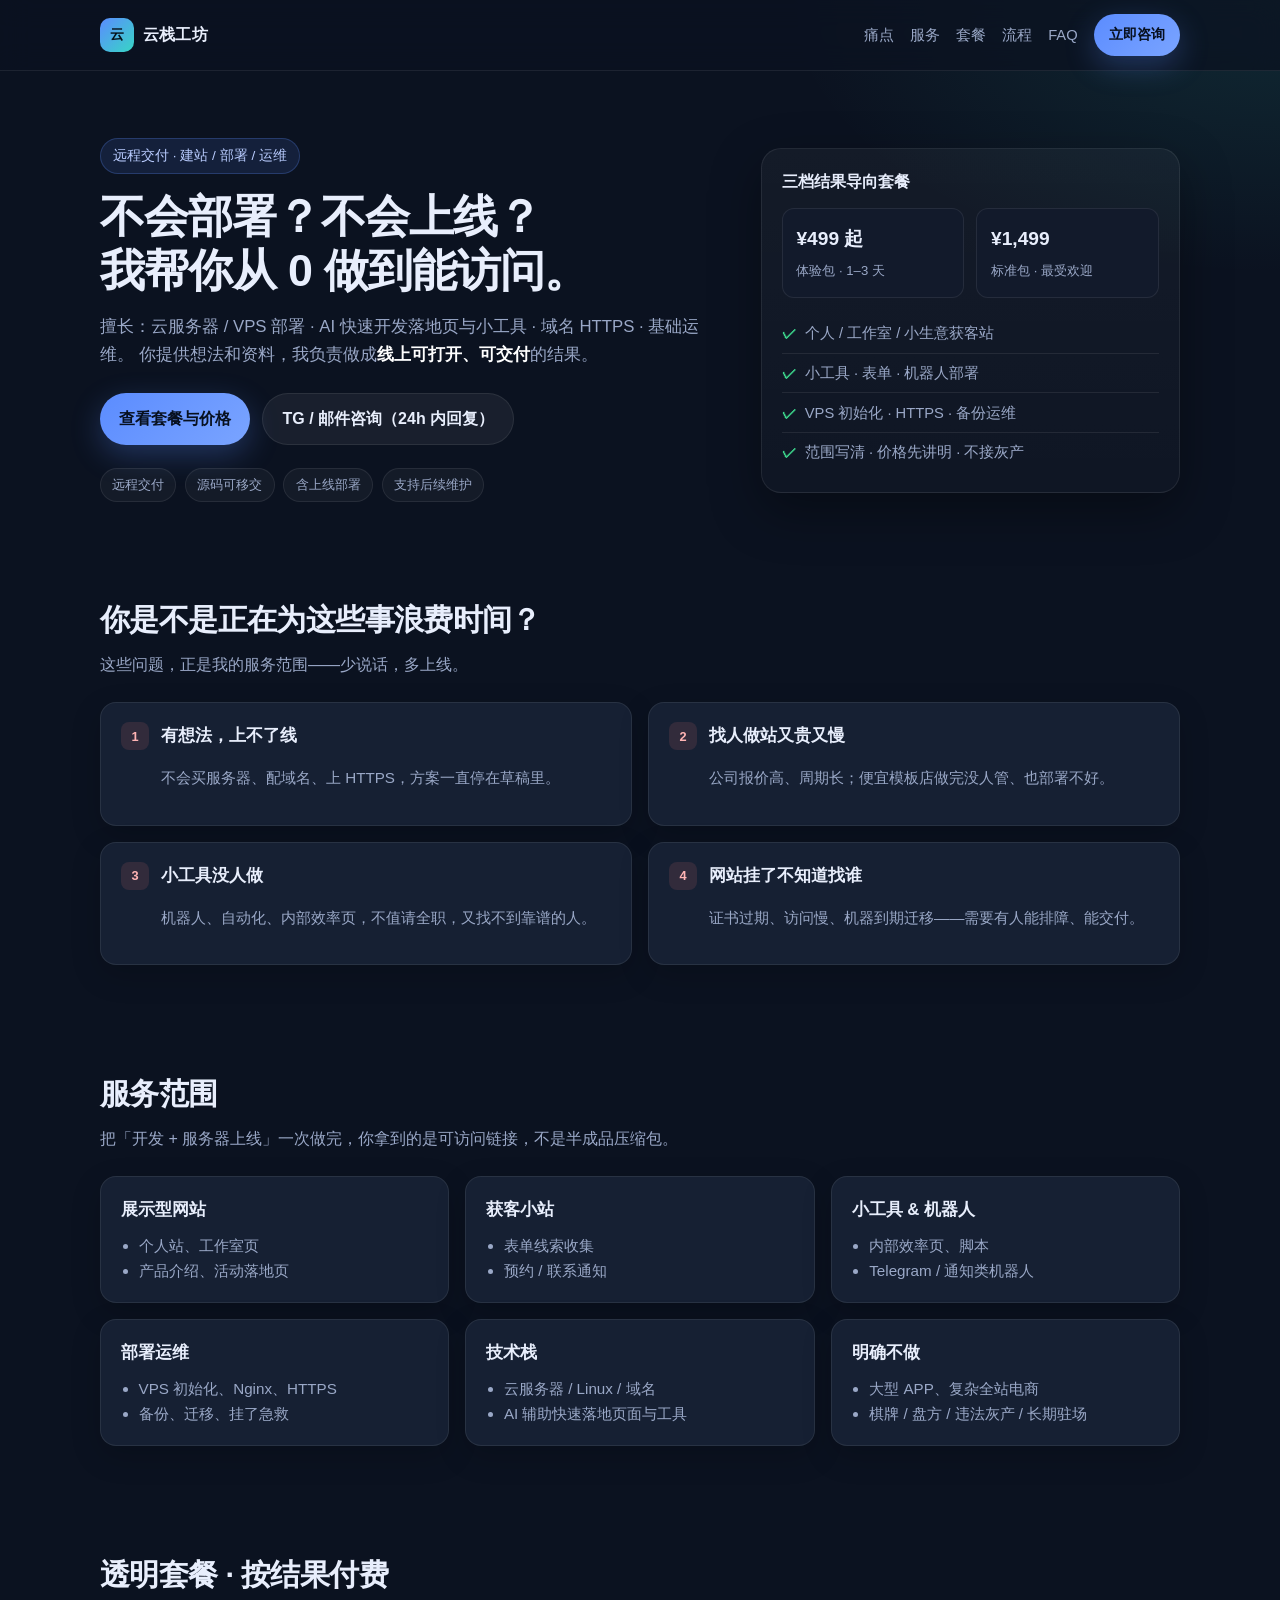
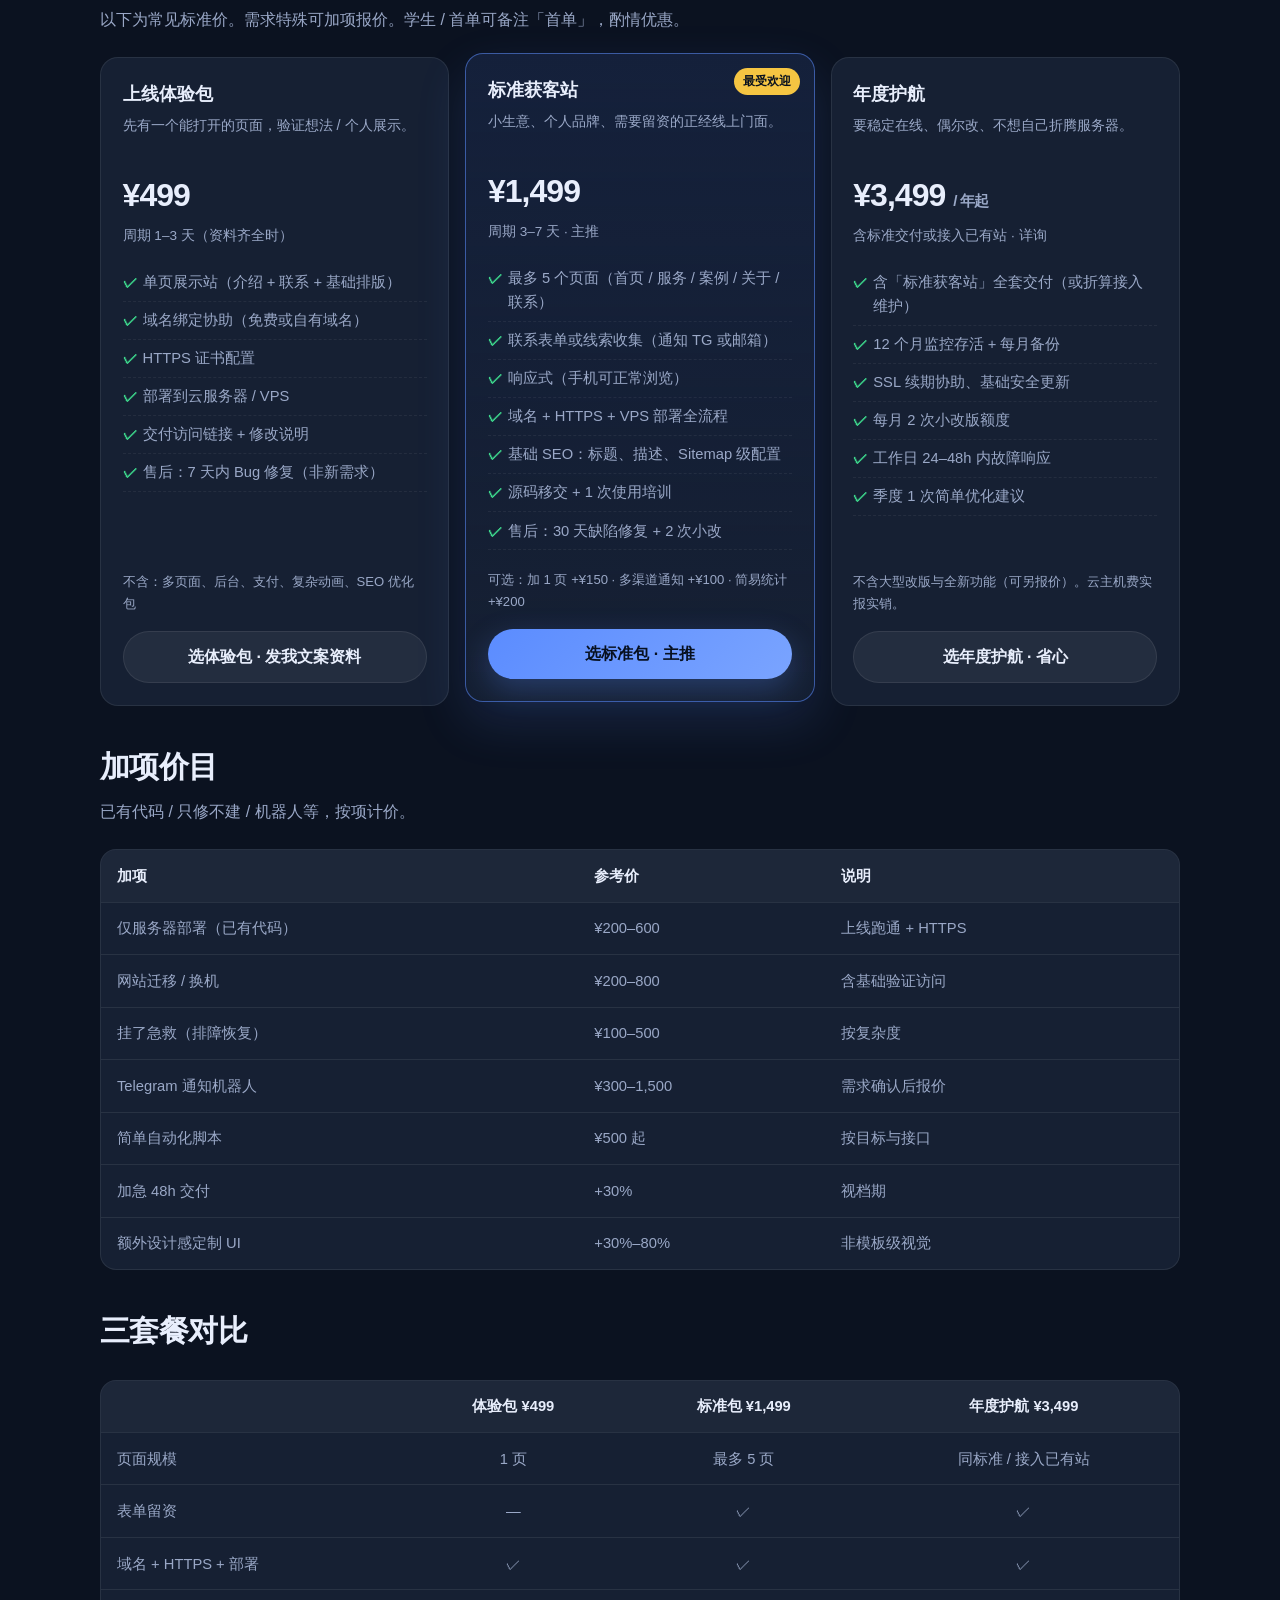
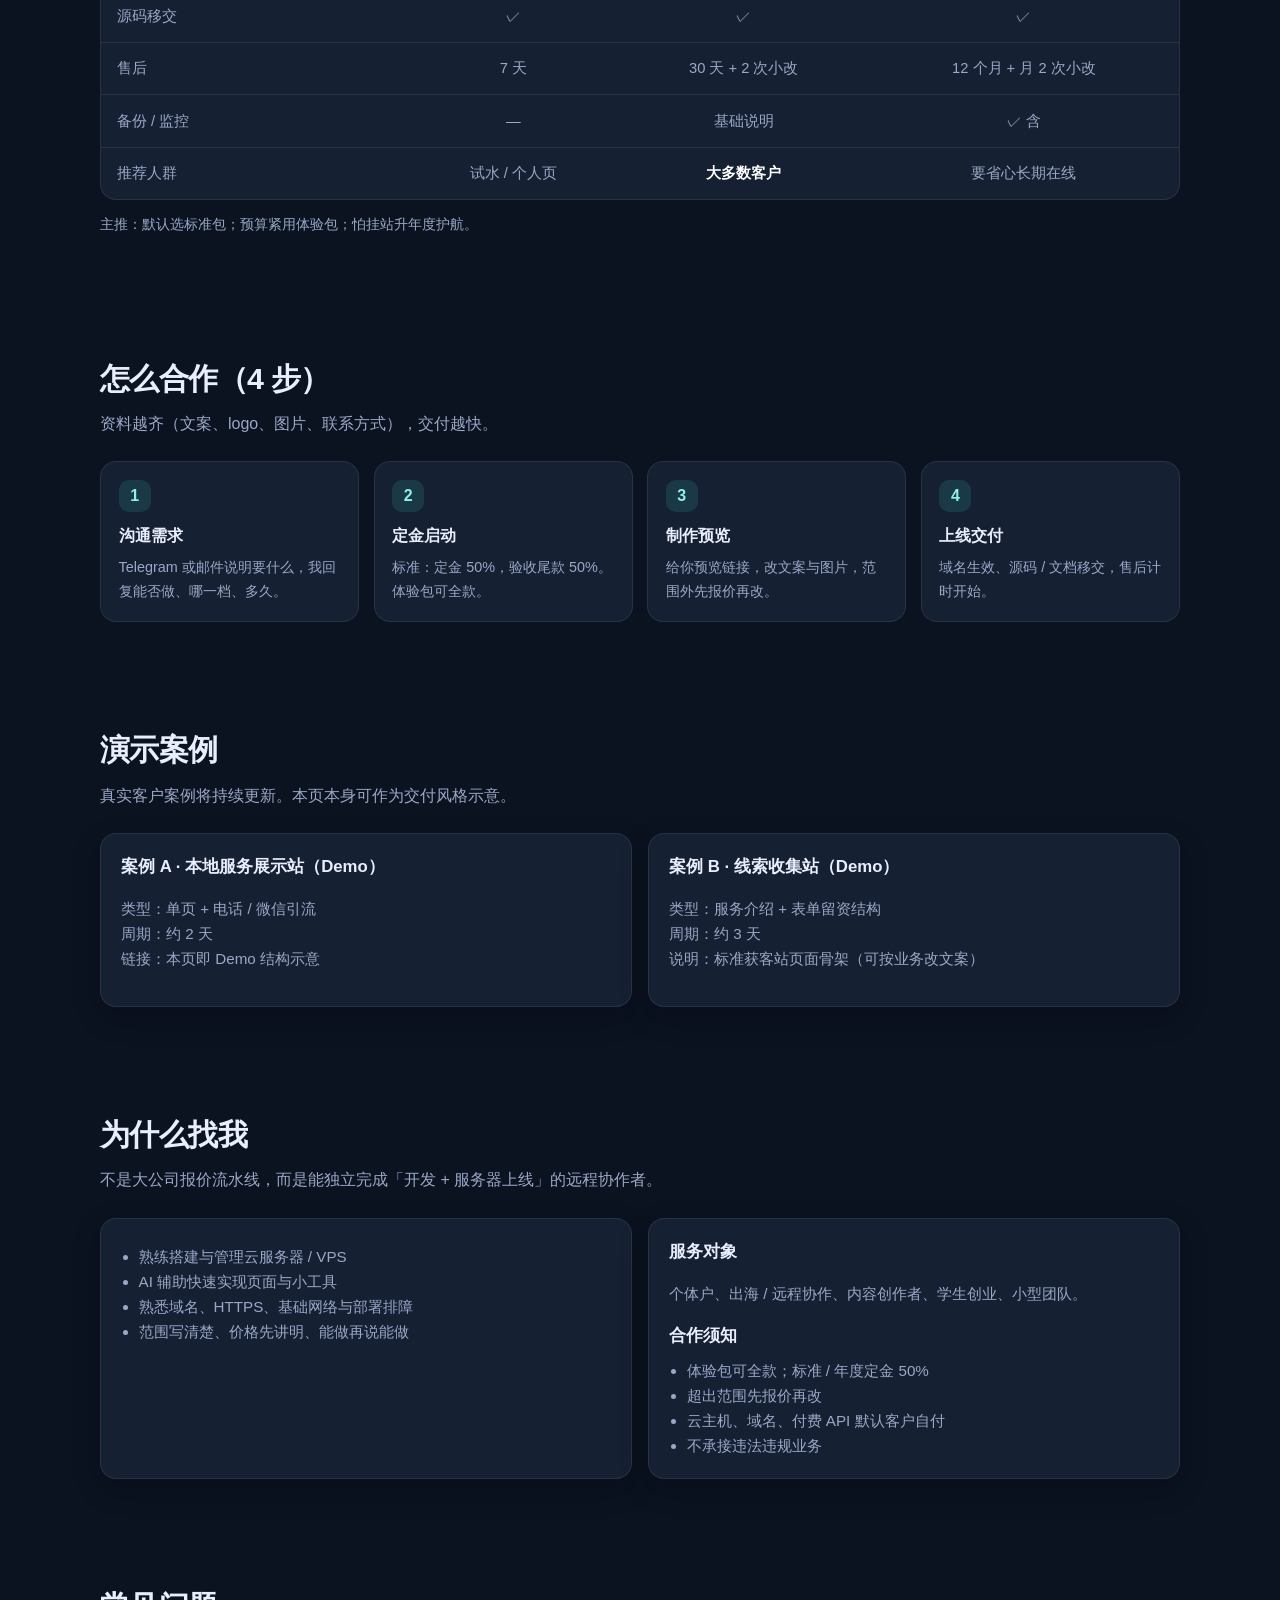
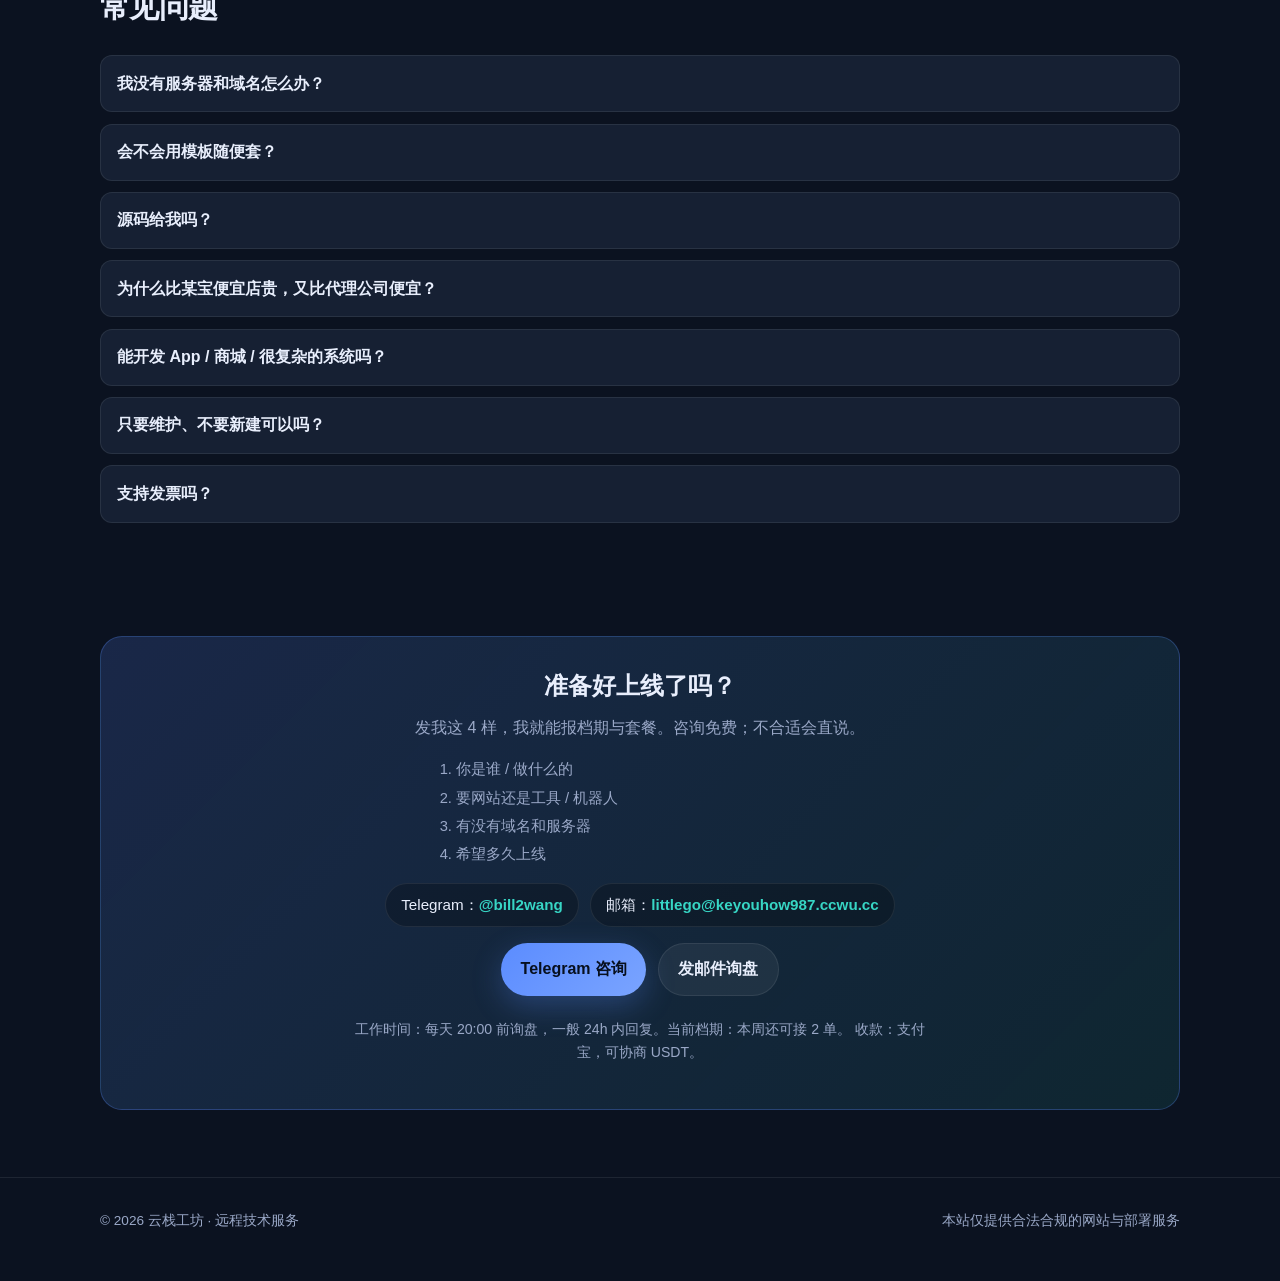
==== index.html @ 440f4490 "feat: 云栈工坊接单服务站上线稿" ====
<!DOCTYPE html>
<html lang="zh-CN">
<head>
  <meta charset="UTF-8" />
  <meta name="viewport" content="width=device-width, initial-scale=1" />
  <meta name="description" content="远程建站与 VPS 部署服务：3–7 天帮你上线网站、小工具与基础运维。透明套餐，源码可移交。" />
  <title>云栈工坊 · 建站与部署接单</title>
  <style>
    :root {
      --bg: #0b1220;
      --bg-soft: #121a2b;
      --card: #162033;
      --line: rgba(255, 255, 255, 0.08);
      --text: #e8eefc;
      --muted: #9aa8c7;
      --brand: #5b8cff;
      --brand-2: #37d6c5;
      --accent: #f5c542;
      --ok: #3dd68c;
      --radius: 16px;
      --shadow: 0 18px 50px rgba(0, 0, 0, 0.35);
      --max: 1080px;
    }

    * { box-sizing: border-box; }
    html { scroll-behavior: smooth; }
    body {
      margin: 0;
      font-family: -apple-system, BlinkMacSystemFont, "Segoe UI", "PingFang SC", "Hiragino Sans GB",
        "Microsoft YaHei", sans-serif;
      background:
        radial-gradient(1200px 600px at 10% -10%, rgba(91, 140, 255, 0.22), transparent 60%),
        radial-gradient(900px 500px at 100% 0%, rgba(55, 214, 197, 0.12), transparent 55%),
        var(--bg);
      color: var(--text);
      line-height: 1.65;
    }

    a { color: inherit; text-decoration: none; }

    .wrap {
      width: min(var(--max), calc(100% - 2rem));
      margin: 0 auto;
    }

    .nav {
      position: sticky;
      top: 0;
      z-index: 50;
      backdrop-filter: blur(14px);
      background: rgba(11, 18, 32, 0.75);
      border-bottom: 1px solid var(--line);
    }
    .nav-inner {
      display: flex;
      align-items: center;
      justify-content: space-between;
      gap: 1rem;
      padding: 0.9rem 0;
    }
    .logo {
      font-weight: 800;
      letter-spacing: 0.02em;
      display: flex;
      align-items: center;
      gap: 0.55rem;
    }
    .logo-mark {
      width: 34px;
      height: 34px;
      border-radius: 10px;
      background: linear-gradient(135deg, var(--brand), var(--brand-2));
      display: grid;
      place-items: center;
      font-size: 0.85rem;
      font-weight: 900;
      color: #061018;
    }
    .nav-links {
      display: flex;
      gap: 1rem;
      flex-wrap: wrap;
      align-items: center;
      color: var(--muted);
      font-size: 0.92rem;
    }
    .nav-links a:hover { color: var(--text); }

    .btn {
      display: inline-flex;
      align-items: center;
      justify-content: center;
      gap: 0.4rem;
      border: 0;
      border-radius: 999px;
      padding: 0.75rem 1.2rem;
      font-weight: 700;
      cursor: pointer;
      transition: transform 0.15s ease, opacity 0.15s ease;
    }
    .btn:hover { transform: translateY(-1px); }
    .btn-primary {
      background: linear-gradient(135deg, var(--brand), #7aa4ff);
      color: #07101f;
      box-shadow: 0 10px 30px rgba(91, 140, 255, 0.28);
    }
    .btn-ghost {
      background: rgba(255, 255, 255, 0.06);
      color: var(--text);
      border: 1px solid var(--line);
    }
    .btn-sm { padding: 0.55rem 0.95rem; font-size: 0.9rem; }
    .btn-block { width: 100%; }

    .hero { padding: 4.2rem 0 2.5rem; }
    .hero-grid {
      display: grid;
      grid-template-columns: 1.2fr 0.8fr;
      gap: 2rem;
      align-items: center;
    }
    .eyebrow {
      display: inline-flex;
      align-items: center;
      gap: 0.45rem;
      padding: 0.35rem 0.75rem;
      border-radius: 999px;
      background: rgba(91, 140, 255, 0.12);
      color: #b9ccff;
      font-size: 0.85rem;
      border: 1px solid rgba(91, 140, 255, 0.25);
      margin-bottom: 1rem;
    }
    h1 {
      margin: 0 0 1rem;
      font-size: clamp(1.9rem, 4vw, 2.8rem);
      line-height: 1.2;
      letter-spacing: -0.02em;
    }
    .lead {
      color: var(--muted);
      font-size: 1.05rem;
      max-width: 40rem;
      margin: 0 0 1.5rem;
    }
    .hero-actions {
      display: flex;
      flex-wrap: wrap;
      gap: 0.75rem;
      margin-bottom: 1.4rem;
    }
    .trust {
      display: flex;
      flex-wrap: wrap;
      gap: 0.55rem;
    }
    .chip {
      font-size: 0.82rem;
      color: var(--muted);
      background: rgba(255, 255, 255, 0.04);
      border: 1px solid var(--line);
      border-radius: 999px;
      padding: 0.35rem 0.7rem;
    }
    .hero-card {
      background: linear-gradient(180deg, rgba(255,255,255,0.04), rgba(255,255,255,0.02));
      border: 1px solid var(--line);
      border-radius: calc(var(--radius) + 4px);
      padding: 1.25rem;
      box-shadow: var(--shadow);
    }
    .hero-card h3 { margin: 0 0 0.8rem; font-size: 1rem; }
    .stat-row {
      display: grid;
      grid-template-columns: 1fr 1fr;
      gap: 0.75rem;
      margin-bottom: 1rem;
    }
    .stat {
      background: var(--bg-soft);
      border: 1px solid var(--line);
      border-radius: 12px;
      padding: 0.85rem;
    }
    .stat b { display: block; font-size: 1.2rem; margin-bottom: 0.15rem; }
    .stat span { color: var(--muted); font-size: 0.82rem; }
    .mini-list {
      margin: 0;
      padding: 0;
      list-style: none;
      color: var(--muted);
      font-size: 0.92rem;
    }
    .mini-list li {
      padding: 0.45rem 0;
      border-bottom: 1px solid var(--line);
      display: flex;
      gap: 0.5rem;
    }
    .mini-list li:last-child { border-bottom: 0; }
    .dot-ok::before {
      content: "✓";
      color: var(--ok);
      font-weight: 800;
    }

    section { padding: 3.2rem 0; }
    .section-head { margin-bottom: 1.5rem; }
    .section-head h2 {
      margin: 0 0 0.5rem;
      font-size: clamp(1.45rem, 3vw, 1.9rem);
      letter-spacing: -0.02em;
    }
    .section-head p {
      margin: 0;
      color: var(--muted);
      max-width: 40rem;
    }

    .grid-2 {
      display: grid;
      grid-template-columns: 1fr 1fr;
      gap: 1rem;
    }
    .grid-3 {
      display: grid;
      grid-template-columns: repeat(3, 1fr);
      gap: 1rem;
    }

    .card {
      background: var(--card);
      border: 1px solid var(--line);
      border-radius: var(--radius);
      padding: 1.2rem 1.25rem;
      box-shadow: 0 10px 30px rgba(0,0,0,0.18);
    }
    .card h3 { margin: 0 0 0.55rem; font-size: 1.05rem; }
    .card p, .card li { color: var(--muted); font-size: 0.95rem; }
    .card ul { margin: 0.4rem 0 0; padding-left: 1.1rem; }

    .pain-item {
      display: flex;
      gap: 0.75rem;
      align-items: flex-start;
    }
    .pain-item .n {
      flex: 0 0 auto;
      width: 28px;
      height: 28px;
      border-radius: 8px;
      display: grid;
      place-items: center;
      background: rgba(255, 123, 123, 0.12);
      color: #ffb4b4;
      font-size: 0.8rem;
      font-weight: 800;
    }

    .price-grid {
      display: grid;
      grid-template-columns: repeat(3, 1fr);
      gap: 1rem;
      align-items: stretch;
    }
    .price-card {
      position: relative;
      background: var(--card);
      border: 1px solid var(--line);
      border-radius: calc(var(--radius) + 2px);
      padding: 1.35rem;
      display: flex;
      flex-direction: column;
      min-height: 100%;
    }
    .price-card.featured {
      border-color: rgba(91, 140, 255, 0.55);
      background: linear-gradient(180deg, rgba(91, 140, 255, 0.12), rgba(22, 32, 51, 0.95));
      transform: translateY(-4px);
      box-shadow: 0 20px 50px rgba(91, 140, 255, 0.15);
    }
    .badge {
      position: absolute;
      top: 14px;
      right: 14px;
      font-size: 0.72rem;
      font-weight: 800;
      color: #07101f;
      background: var(--accent);
      border-radius: 999px;
      padding: 0.25rem 0.55rem;
    }
    .price-card .name { margin: 0; font-size: 1.1rem; }
    .price-card .desc {
      color: var(--muted);
      font-size: 0.9rem;
      margin: 0.35rem 0 0.9rem;
      min-height: 2.8em;
    }
    .price {
      font-size: 2rem;
      font-weight: 900;
      letter-spacing: -0.03em;
      margin-bottom: 0.2rem;
    }
    .price small {
      font-size: 0.95rem;
      font-weight: 600;
      color: var(--muted);
    }
    .price-card .cycle {
      color: var(--muted);
      font-size: 0.85rem;
      margin-bottom: 1rem;
    }
    .price-card ul {
      margin: 0 0 1.2rem;
      padding: 0;
      list-style: none;
      flex: 1;
    }
    .price-card li {
      position: relative;
      padding: 0.4rem 0 0.4rem 1.25rem;
      color: var(--muted);
      font-size: 0.92rem;
      border-bottom: 1px dashed rgba(255,255,255,0.06);
    }
    .price-card li::before {
      content: "✓";
      position: absolute;
      left: 0;
      color: var(--ok);
      font-weight: 800;
    }
    .price-card .exclude {
      color: #9aa8c7;
      font-size: 0.82rem;
      margin: 0 0 1rem;
    }

    .table-wrap {
      overflow-x: auto;
      border: 1px solid var(--line);
      border-radius: var(--radius);
      background: var(--card);
    }
    table {
      width: 100%;
      border-collapse: collapse;
      min-width: 640px;
      font-size: 0.92rem;
    }
    th, td {
      padding: 0.85rem 1rem;
      border-bottom: 1px solid var(--line);
      text-align: left;
    }
    th { color: var(--text); background: rgba(255,255,255,0.03); }
    td { color: var(--muted); }
    tr:last-child td { border-bottom: 0; }
    .center { text-align: center; }

    .steps {
      display: grid;
      grid-template-columns: repeat(4, 1fr);
      gap: 0.9rem;
    }
    .step {
      background: var(--card);
      border: 1px solid var(--line);
      border-radius: var(--radius);
      padding: 1.1rem;
    }
    .step .num {
      width: 32px;
      height: 32px;
      border-radius: 10px;
      display: grid;
      place-items: center;
      font-weight: 900;
      background: rgba(55, 214, 197, 0.14);
      color: #8ff0e4;
      margin-bottom: 0.7rem;
    }
    .step h3 { margin: 0 0 0.4rem; font-size: 1rem; }
    .step p { margin: 0; color: var(--muted); font-size: 0.9rem; }

    details.faq {
      background: var(--card);
      border: 1px solid var(--line);
      border-radius: 12px;
      padding: 0.9rem 1rem;
      margin-bottom: 0.7rem;
    }
    details.faq summary {
      cursor: pointer;
      font-weight: 700;
      list-style: none;
    }
    details.faq summary::-webkit-details-marker { display: none; }
    details.faq p {
      margin: 0.7rem 0 0;
      color: var(--muted);
      font-size: 0.95rem;
    }

    .cta {
      background: linear-gradient(135deg, rgba(91, 140, 255, 0.18), rgba(55, 214, 197, 0.1));
      border: 1px solid rgba(91, 140, 255, 0.28);
      border-radius: calc(var(--radius) + 6px);
      padding: 1.8rem 1.4rem;
      text-align: center;
    }
    .cta h2 { margin: 0 0 0.6rem; }
    .cta p { margin: 0 auto 1rem; color: var(--muted); max-width: 36rem; }
    .contact-big {
      display: flex;
      flex-wrap: wrap;
      gap: 0.7rem;
      justify-content: center;
      margin: 1rem 0 0.5rem;
    }
    .contact-pill {
      background: rgba(0,0,0,0.25);
      border: 1px solid var(--line);
      border-radius: 999px;
      padding: 0.55rem 0.95rem;
      font-size: 0.95rem;
    }
    .contact-pill strong { color: var(--brand-2); }
    .checklist {
      text-align: left;
      max-width: 28rem;
      margin: 1rem auto 0;
      color: var(--muted);
      font-size: 0.92rem;
    }
    .checklist li { margin: 0.25rem 0; }

    footer {
      padding: 2rem 0 3rem;
      color: var(--muted);
      font-size: 0.85rem;
      border-top: 1px solid var(--line);
      margin-top: 1rem;
    }
    footer .foot {
      display: flex;
      flex-wrap: wrap;
      gap: 0.75rem;
      justify-content: space-between;
      align-items: center;
    }
    .note {
      font-size: 0.88rem;
      color: var(--muted);
      margin-top: 0.8rem;
    }

    @media (max-width: 900px) {
      .hero-grid,
      .grid-2,
      .price-grid,
      .steps,
      .grid-3 {
        grid-template-columns: 1fr;
      }
      .price-card.featured { transform: none; }
      .nav-links .hide-sm { display: none; }
    }
  </style>
</head>
<body>
  <!-- 搜索 REPLACE_ 换成你的真实联系方式 -->

  <header class="nav">
    <div class="wrap nav-inner">
      <a class="logo" href="#top">
        <span class="logo-mark">云</span>
        <span>云栈工坊</span>
      </a>
      <nav class="nav-links">
        <a class="hide-sm" href="#pain">痛点</a>
        <a class="hide-sm" href="#services">服务</a>
        <a href="#pricing">套餐</a>
        <a class="hide-sm" href="#process">流程</a>
        <a class="hide-sm" href="#faq">FAQ</a>
        <a class="btn btn-primary btn-sm" href="#contact">立即咨询</a>
      </nav>
    </div>
  </header>

  <main id="top">
    <section class="hero">
      <div class="wrap hero-grid">
        <div>
          <div class="eyebrow">远程交付 · 建站 / 部署 / 运维</div>
          <h1>不会部署？不会上线？<br />我帮你从 0 做到能访问。</h1>
          <p class="lead">
            擅长：云服务器 / VPS 部署 · AI 快速开发落地页与小工具 · 域名 HTTPS · 基础运维。
            你提供想法和资料，我负责做成<strong style="color:#fff">线上可打开、可交付</strong>的结果。
          </p>
          <div class="hero-actions">
            <a class="btn btn-primary" href="#pricing">查看套餐与价格</a>
            <a class="btn btn-ghost" href="#contact">TG / 邮件咨询（24h 内回复）</a>
          </div>
          <div class="trust">
            <span class="chip">远程交付</span>
            <span class="chip">源码可移交</span>
            <span class="chip">含上线部署</span>
            <span class="chip">支持后续维护</span>
          </div>
        </div>

        <aside class="hero-card">
          <h3>三档结果导向套餐</h3>
          <div class="stat-row">
            <div class="stat">
              <b>¥499 起</b>
              <span>体验包 · 1–3 天</span>
            </div>
            <div class="stat">
              <b>¥1,499</b>
              <span>标准包 · 最受欢迎</span>
            </div>
          </div>
          <ul class="mini-list">
            <li class="dot-ok">个人 / 工作室 / 小生意获客站</li>
            <li class="dot-ok">小工具 · 表单 · 机器人部署</li>
            <li class="dot-ok">VPS 初始化 · HTTPS · 备份运维</li>
            <li class="dot-ok">范围写清 · 价格先讲明 · 不接灰产</li>
          </ul>
        </aside>
      </div>
    </section>

    <section id="pain">
      <div class="wrap">
        <div class="section-head">
          <h2>你是不是正在为这些事浪费时间？</h2>
          <p>这些问题，正是我的服务范围——少说话，多上线。</p>
        </div>
        <div class="grid-2">
          <div class="card pain-item">
            <div class="n">1</div>
            <div>
              <h3>有想法，上不了线</h3>
              <p>不会买服务器、配域名、上 HTTPS，方案一直停在草稿里。</p>
            </div>
          </div>
          <div class="card pain-item">
            <div class="n">2</div>
            <div>
              <h3>找人做站又贵又慢</h3>
              <p>公司报价高、周期长；便宜模板店做完没人管、也部署不好。</p>
            </div>
          </div>
          <div class="card pain-item">
            <div class="n">3</div>
            <div>
              <h3>小工具没人做</h3>
              <p>机器人、自动化、内部效率页，不值请全职，又找不到靠谱的人。</p>
            </div>
          </div>
          <div class="card pain-item">
            <div class="n">4</div>
            <div>
              <h3>网站挂了不知道找谁</h3>
              <p>证书过期、访问慢、机器到期迁移——需要有人能排障、能交付。</p>
            </div>
          </div>
        </div>
      </div>
    </section>

    <section id="services">
      <div class="wrap">
        <div class="section-head">
          <h2>服务范围</h2>
          <p>把「开发 + 服务器上线」一次做完，你拿到的是可访问链接，不是半成品压缩包。</p>
        </div>
        <div class="grid-3">
          <div class="card">
            <h3>展示型网站</h3>
            <ul>
              <li>个人站、工作室页</li>
              <li>产品介绍、活动落地页</li>
            </ul>
          </div>
          <div class="card">
            <h3>获客小站</h3>
            <ul>
              <li>表单线索收集</li>
              <li>预约 / 联系通知</li>
            </ul>
          </div>
          <div class="card">
            <h3>小工具 & 机器人</h3>
            <ul>
              <li>内部效率页、脚本</li>
              <li>Telegram / 通知类机器人</li>
            </ul>
          </div>
          <div class="card">
            <h3>部署运维</h3>
            <ul>
              <li>VPS 初始化、Nginx、HTTPS</li>
              <li>备份、迁移、挂了急救</li>
            </ul>
          </div>
          <div class="card">
            <h3>技术栈</h3>
            <ul>
              <li>云服务器 / Linux / 域名</li>
              <li>AI 辅助快速落地页面与工具</li>
            </ul>
          </div>
          <div class="card">
            <h3>明确不做</h3>
            <ul>
              <li>大型 APP、复杂全站电商</li>
              <li>棋牌 / 盘方 / 违法灰产 / 长期驻场</li>
            </ul>
          </div>
        </div>
      </div>
    </section>

    <section id="pricing">
      <div class="wrap">
        <div class="section-head">
          <h2>透明套餐 · 按结果付费</h2>
          <p>以下为常见标准价。需求特殊可加项报价。学生 / 首单可备注「首单」，酌情优惠。</p>
        </div>

        <div class="price-grid">
          <article class="price-card">
            <h3 class="name">上线体验包</h3>
            <p class="desc">先有一个能打开的页面，验证想法 / 个人展示。</p>
            <div class="price">¥499</div>
            <div class="cycle">周期 1–3 天（资料齐全时）</div>
            <ul>
              <li>单页展示站（介绍 + 联系 + 基础排版）</li>
              <li>域名绑定协助（免费或自有域名）</li>
              <li>HTTPS 证书配置</li>
              <li>部署到云服务器 / VPS</li>
              <li>交付访问链接 + 修改说明</li>
              <li>售后：7 天内 Bug 修复（非新需求）</li>
            </ul>
            <p class="exclude">不含：多页面、后台、支付、复杂动画、SEO 优化包</p>
            <a class="btn btn-ghost btn-block" href="#contact">选体验包 · 发我文案资料</a>
          </article>

          <article class="price-card featured">
            <span class="badge">最受欢迎</span>
            <h3 class="name">标准获客站</h3>
            <p class="desc">小生意、个人品牌、需要留资的正经线上门面。</p>
            <div class="price">¥1,499</div>
            <div class="cycle">周期 3–7 天 · 主推</div>
            <ul>
              <li>最多 5 个页面（首页 / 服务 / 案例 / 关于 / 联系）</li>
              <li>联系表单或线索收集（通知 TG 或邮箱）</li>
              <li>响应式（手机可正常浏览）</li>
              <li>域名 + HTTPS + VPS 部署全流程</li>
              <li>基础 SEO：标题、描述、Sitemap 级配置</li>
              <li>源码移交 + 1 次使用培训</li>
              <li>售后：30 天缺陷修复 + 2 次小改</li>
            </ul>
            <p class="exclude">可选：加 1 页 +¥150 · 多渠道通知 +¥100 · 简易统计 +¥200</p>
            <a class="btn btn-primary btn-block" href="#contact">选标准包 · 主推</a>
          </article>

          <article class="price-card">
            <h3 class="name">年度护航</h3>
            <p class="desc">要稳定在线、偶尔改、不想自己折腾服务器。</p>
            <div class="price">¥3,499 <small>/ 年起</small></div>
            <div class="cycle">含标准交付或接入已有站 · 详询</div>
            <ul>
              <li>含「标准获客站」全套交付（或折算接入维护）</li>
              <li>12 个月监控存活 + 每月备份</li>
              <li>SSL 续期协助、基础安全更新</li>
              <li>每月 2 次小改版额度</li>
              <li>工作日 24–48h 内故障响应</li>
              <li>季度 1 次简单优化建议</li>
            </ul>
            <p class="exclude">不含大型改版与全新功能（可另报价）。云主机费实报实销。</p>
            <a class="btn btn-ghost btn-block" href="#contact">选年度护航 · 省心</a>
          </article>
        </div>

        <div class="section-head" style="margin-top:2.2rem">
          <h2>加项价目</h2>
          <p>已有代码 / 只修不建 / 机器人等，按项计价。</p>
        </div>
        <div class="table-wrap">
          <table>
            <thead>
              <tr>
                <th>加项</th>
                <th>参考价</th>
                <th>说明</th>
              </tr>
            </thead>
            <tbody>
              <tr>
                <td>仅服务器部署（已有代码）</td>
                <td>¥200–600</td>
                <td>上线跑通 + HTTPS</td>
              </tr>
              <tr>
                <td>网站迁移 / 换机</td>
                <td>¥200–800</td>
                <td>含基础验证访问</td>
              </tr>
              <tr>
                <td>挂了急救（排障恢复）</td>
                <td>¥100–500</td>
                <td>按复杂度</td>
              </tr>
              <tr>
                <td>Telegram 通知机器人</td>
                <td>¥300–1,500</td>
                <td>需求确认后报价</td>
              </tr>
              <tr>
                <td>简单自动化脚本</td>
                <td>¥500 起</td>
                <td>按目标与接口</td>
              </tr>
              <tr>
                <td>加急 48h 交付</td>
                <td>+30%</td>
                <td>视档期</td>
              </tr>
              <tr>
                <td>额外设计感定制 UI</td>
                <td>+30%–80%</td>
                <td>非模板级视觉</td>
              </tr>
            </tbody>
          </table>
        </div>

        <div class="section-head" style="margin-top:2.2rem">
          <h2>三套餐对比</h2>
        </div>
        <div class="table-wrap">
          <table>
            <thead>
              <tr>
                <th></th>
                <th class="center">体验包 ¥499</th>
                <th class="center">标准包 ¥1,499</th>
                <th class="center">年度护航 ¥3,499</th>
              </tr>
            </thead>
            <tbody>
              <tr>
                <td>页面规模</td>
                <td class="center">1 页</td>
                <td class="center">最多 5 页</td>
                <td class="center">同标准 / 接入已有站</td>
              </tr>
              <tr>
                <td>表单留资</td>
                <td class="center">—</td>
                <td class="center">✓</td>
                <td class="center">✓</td>
              </tr>
              <tr>
                <td>域名 + HTTPS + 部署</td>
                <td class="center">✓</td>
                <td class="center">✓</td>
                <td class="center">✓</td>
              </tr>
              <tr>
                <td>源码移交</td>
                <td class="center">✓</td>
                <td class="center">✓</td>
                <td class="center">✓</td>
              </tr>
              <tr>
                <td>售后</td>
                <td class="center">7 天</td>
                <td class="center">30 天 + 2 次小改</td>
                <td class="center">12 个月 + 月 2 次小改</td>
              </tr>
              <tr>
                <td>备份 / 监控</td>
                <td class="center">—</td>
                <td class="center">基础说明</td>
                <td class="center">✓ 含</td>
              </tr>
              <tr>
                <td>推荐人群</td>
                <td class="center">试水 / 个人页</td>
                <td class="center"><strong style="color:#fff">大多数客户</strong></td>
                <td class="center">要省心长期在线</td>
              </tr>
            </tbody>
          </table>
        </div>
        <p class="note">主推：默认选标准包；预算紧用体验包；怕挂站升年度护航。</p>
      </div>
    </section>

    <section id="process">
      <div class="wrap">
        <div class="section-head">
          <h2>怎么合作（4 步）</h2>
          <p>资料越齐（文案、logo、图片、联系方式），交付越快。</p>
        </div>
        <div class="steps">
          <div class="step">
            <div class="num">1</div>
            <h3>沟通需求</h3>
            <p>Telegram 或邮件说明要什么，我回复能否做、哪一档、多久。</p>
          </div>
          <div class="step">
            <div class="num">2</div>
            <h3>定金启动</h3>
            <p>标准：定金 50%，验收尾款 50%。体验包可全款。</p>
          </div>
          <div class="step">
            <div class="num">3</div>
            <h3>制作预览</h3>
            <p>给你预览链接，改文案与图片，范围外先报价再改。</p>
          </div>
          <div class="step">
            <div class="num">4</div>
            <h3>上线交付</h3>
            <p>域名生效、源码 / 文档移交，售后计时开始。</p>
          </div>
        </div>
      </div>
    </section>

    <section id="cases">
      <div class="wrap">
        <div class="section-head">
          <h2>演示案例</h2>
          <p>真实客户案例将持续更新。本页本身可作为交付风格示意。</p>
        </div>
        <div class="grid-2">
          <div class="card">
            <h3>案例 A · 本地服务展示站（Demo）</h3>
            <p>类型：单页 + 电话 / 微信引流<br />周期：约 2 天<br />链接：本页即 Demo 结构示意</p>
          </div>
          <div class="card">
            <h3>案例 B · 线索收集站（Demo）</h3>
            <p>类型：服务介绍 + 表单留资结构<br />周期：约 3 天<br />说明：标准获客站页面骨架（可按业务改文案）</p>
          </div>
        </div>
      </div>
    </section>

    <section id="about">
      <div class="wrap">
        <div class="section-head">
          <h2>为什么找我</h2>
          <p>不是大公司报价流水线，而是能独立完成「开发 + 服务器上线」的远程协作者。</p>
        </div>
        <div class="grid-2">
          <div class="card">
            <ul>
              <li>熟练搭建与管理云服务器 / VPS</li>
              <li>AI 辅助快速实现页面与小工具</li>
              <li>熟悉域名、HTTPS、基础网络与部署排障</li>
              <li>范围写清楚、价格先讲明、能做再说能做</li>
            </ul>
          </div>
          <div class="card">
            <h3>服务对象</h3>
            <p>个体户、出海 / 远程协作、内容创作者、学生创业、小型团队。</p>
            <h3 style="margin-top:1rem">合作须知</h3>
            <ul>
              <li>体验包可全款；标准 / 年度定金 50%</li>
              <li>超出范围先报价再改</li>
              <li>云主机、域名、付费 API 默认客户自付</li>
              <li>不承接违法违规业务</li>
            </ul>
          </div>
        </div>
      </div>
    </section>

    <section id="faq">
      <div class="wrap">
        <div class="section-head">
          <h2>常见问题</h2>
        </div>
        <details class="faq">
          <summary>我没有服务器和域名怎么办？</summary>
          <p>可以。我协助注册 / 绑定；服务器可用低价云主机，费用你自付或代购实报实销。</p>
        </details>
        <details class="faq">
          <summary>会不会用模板随便套？</summary>
          <p>会用高效方案快速交付，但按你的文案与结构定制；需要独特设计可加项。</p>
        </details>
        <details class="faq">
          <summary>源码给我吗？</summary>
          <p>全款后源码与部署说明移交，你可自由处置。</p>
        </details>
        <details class="faq">
          <summary>为什么比某宝便宜店贵，又比代理公司便宜？</summary>
          <p>比「只交模板不负责上线」更完整；比「公司团队报价」更轻。你为的是可访问的结果 + 可维护。</p>
        </details>
        <details class="faq">
          <summary>能开发 App / 商城 / 很复杂的系统吗？</summary>
          <p>复杂项目可评估拆阶段；不适合的会直接说不做，避免烂尾。</p>
        </details>
        <details class="faq">
          <summary>只要维护、不要新建可以吗？</summary>
          <p>可以。已有网站可只买运维 / 急救 / 迁移，按加项或另报价。</p>
        </details>
        <details class="faq">
          <summary>支持发票吗？</summary>
          <p>个人服务可提供收款凭证；如需发票请下单前说明。</p>
        </details>
      </div>
    </section>

    <section id="contact">
      <div class="wrap">
        <div class="cta">
          <h2>准备好上线了吗？</h2>
          <p>发我这 4 样，我就能报档期与套餐。咨询免费；不合适会直说。</p>
          <ol class="checklist">
            <li>你是谁 / 做什么的</li>
            <li>要网站还是工具 / 机器人</li>
            <li>有没有域名和服务器</li>
            <li>希望多久上线</li>
          </ol>

          <div class="contact-big">
            <div class="contact-pill">Telegram：<strong><a href="https://t.me/bill2wang" style="color:inherit;text-decoration:none">@bill2wang</a></strong></div>
            <div class="contact-pill">邮箱：<strong><a href="mailto:littlego@keyouhow987.ccwu.cc" style="color:inherit;text-decoration:none">littlego@keyouhow987.ccwu.cc</a></strong></div>
          </div>

          <div class="hero-actions" style="justify-content:center;margin-top:1rem">
            <a class="btn btn-primary" href="https://t.me/bill2wang">Telegram 咨询</a>
            <a class="btn btn-ghost" href="mailto:littlego@keyouhow987.ccwu.cc?subject=建站咨询&body=1）用途：%0A2）域名/服务器：%0A3）期望上线时间：%0A4）预算：499 / 1499 / 3499 / 待定">发邮件询盘</a>
          </div>

          <p class="note">
            工作时间：每天 20:00 前询盘，一般 24h 内回复。当前档期：本周还可接 2 单。
            收款：支付宝，可协商 USDT。
          </p>
        </div>
      </div>
    </section>
  </main>

  <footer>
    <div class="wrap foot">
      <div>© <span id="y"></span> 云栈工坊 · 远程技术服务</div>
      <div>本站仅提供合法合规的网站与部署服务</div>
    </div>
  </footer>

  <script>
    document.getElementById("y").textContent = new Date().getFullYear();
  </script>
</body>
</html>
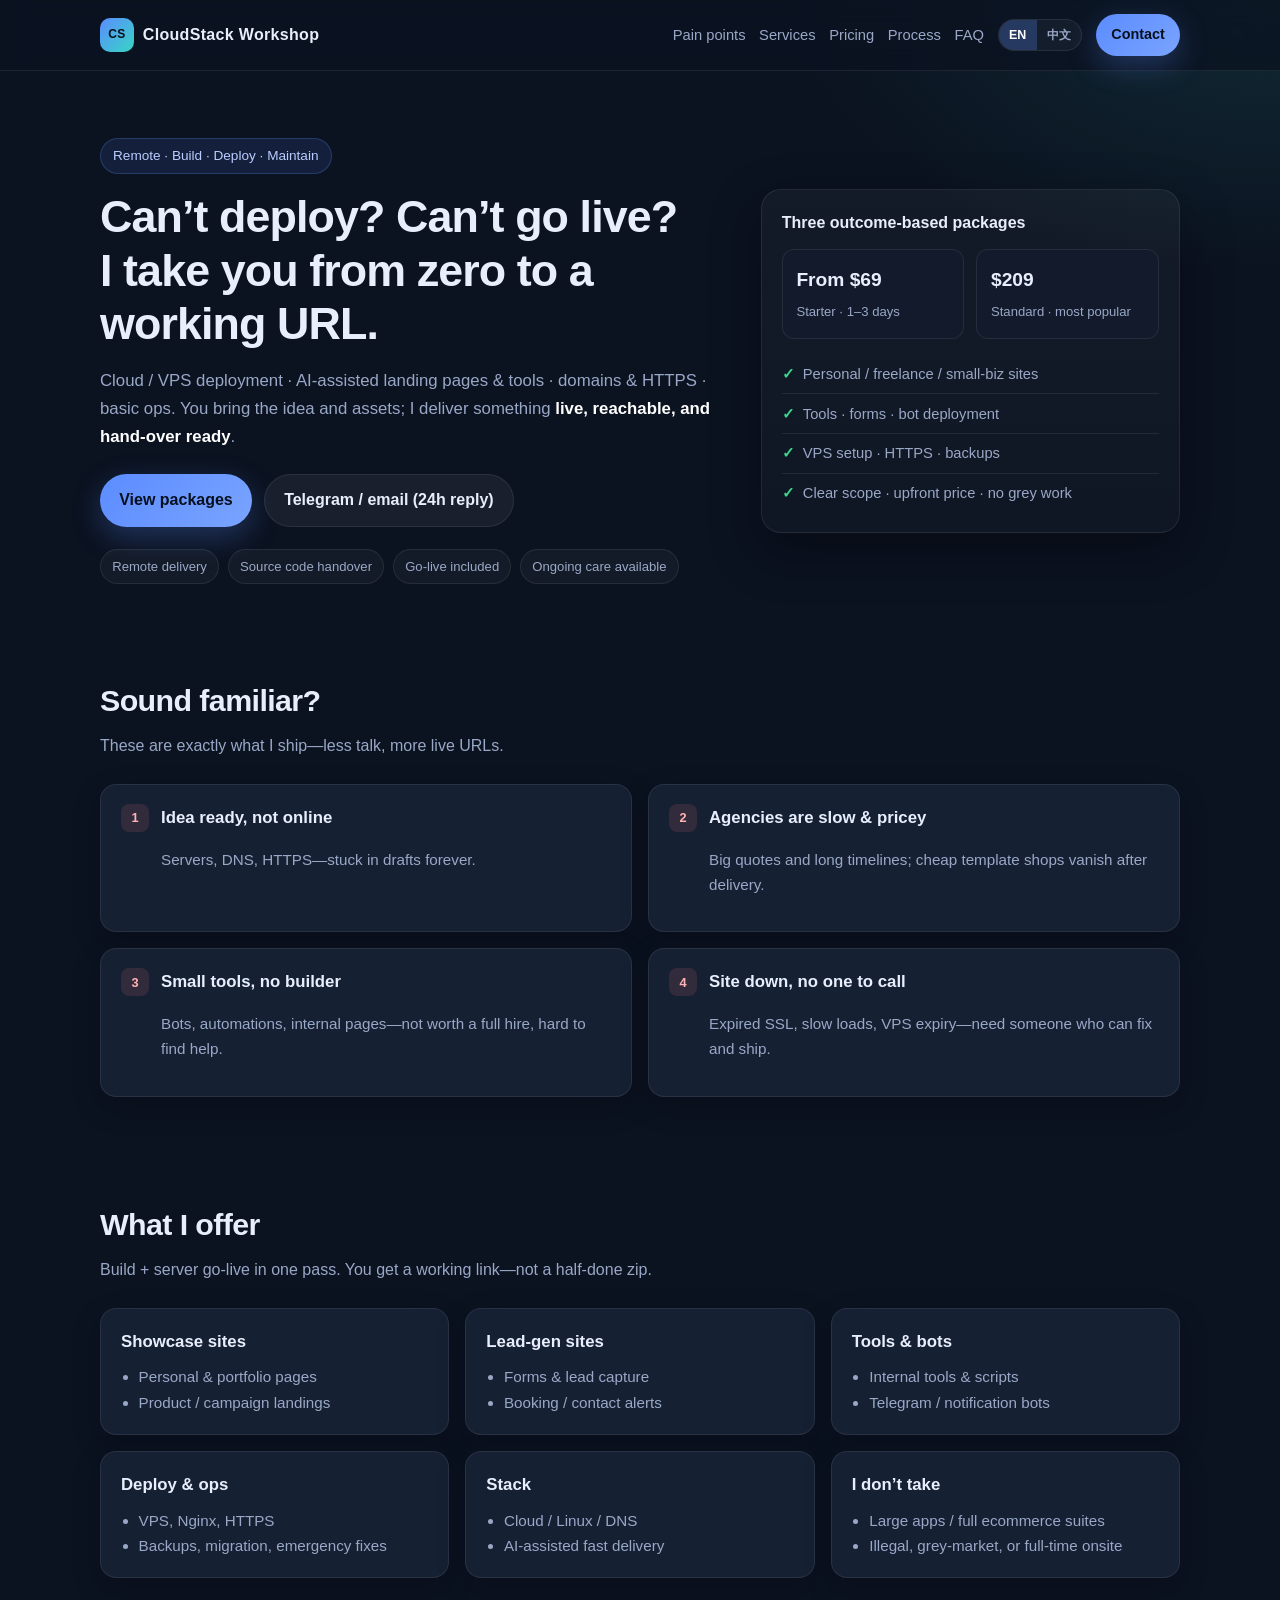
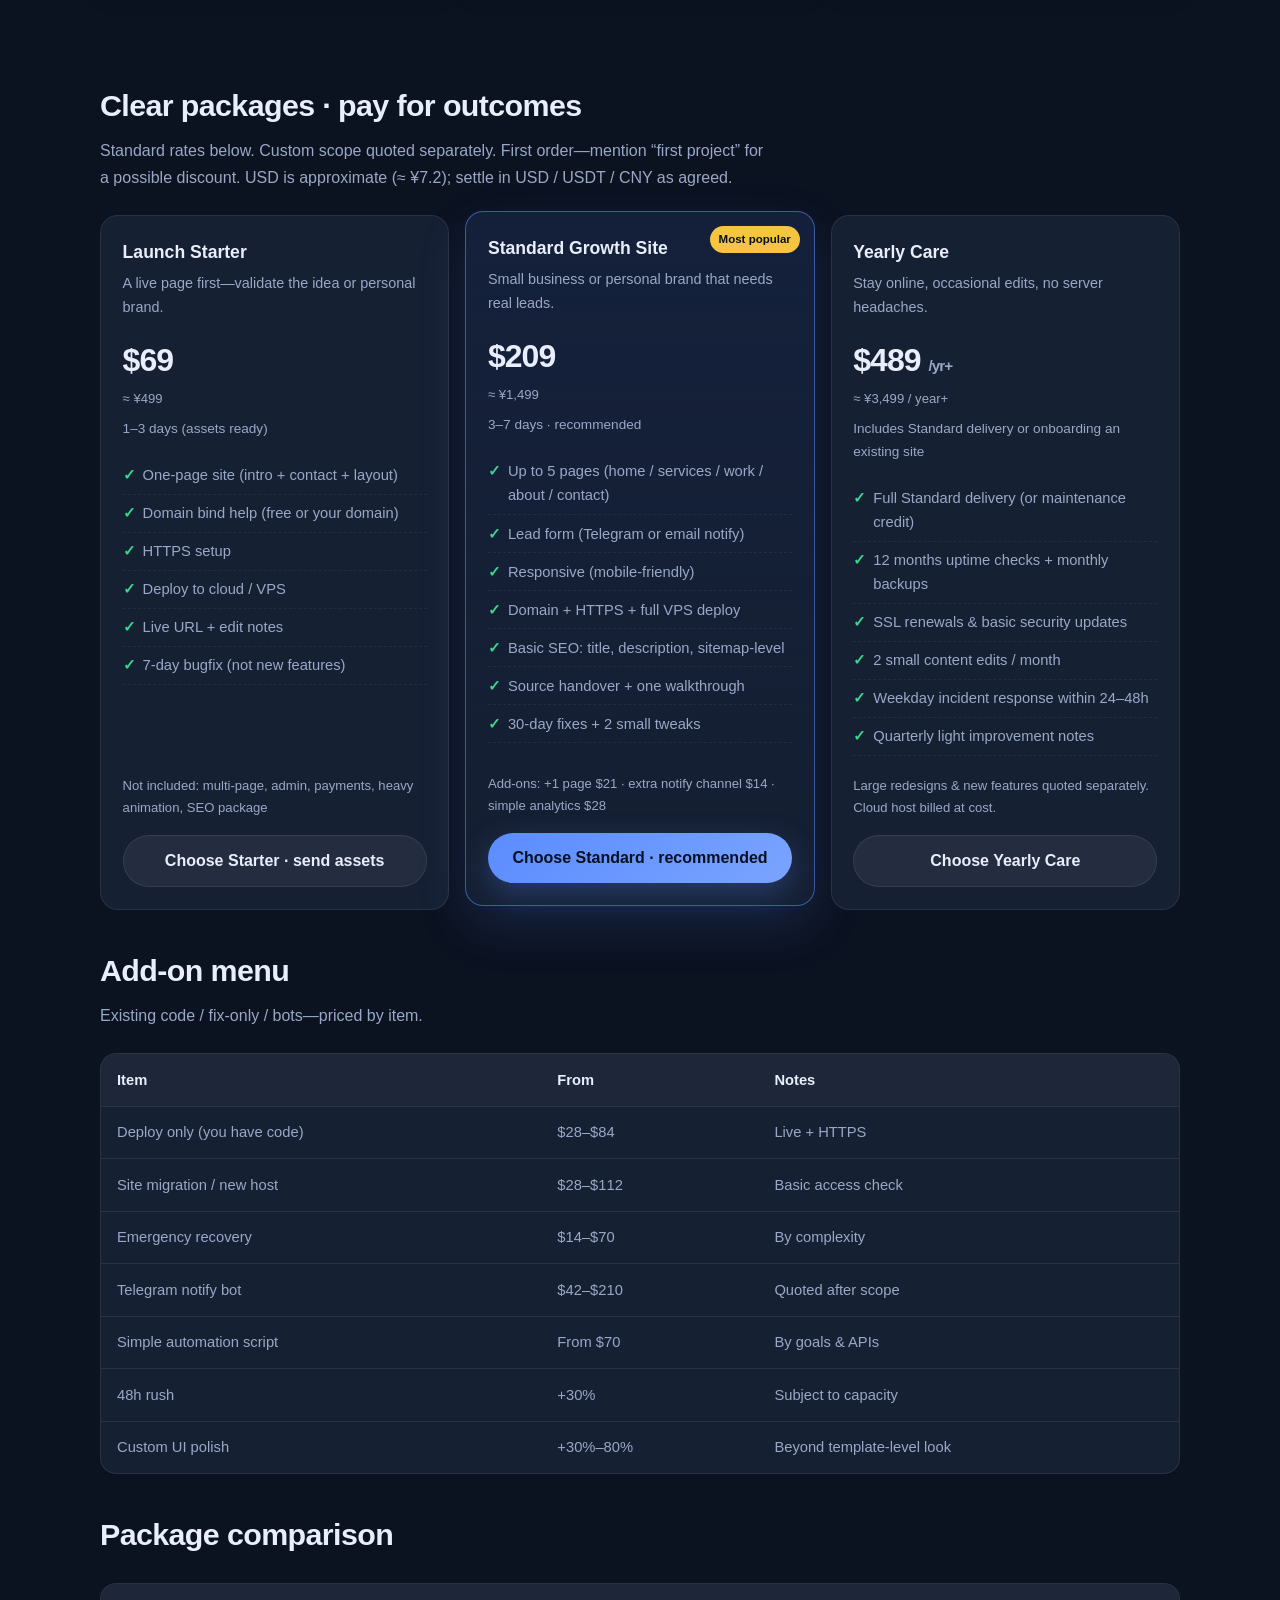
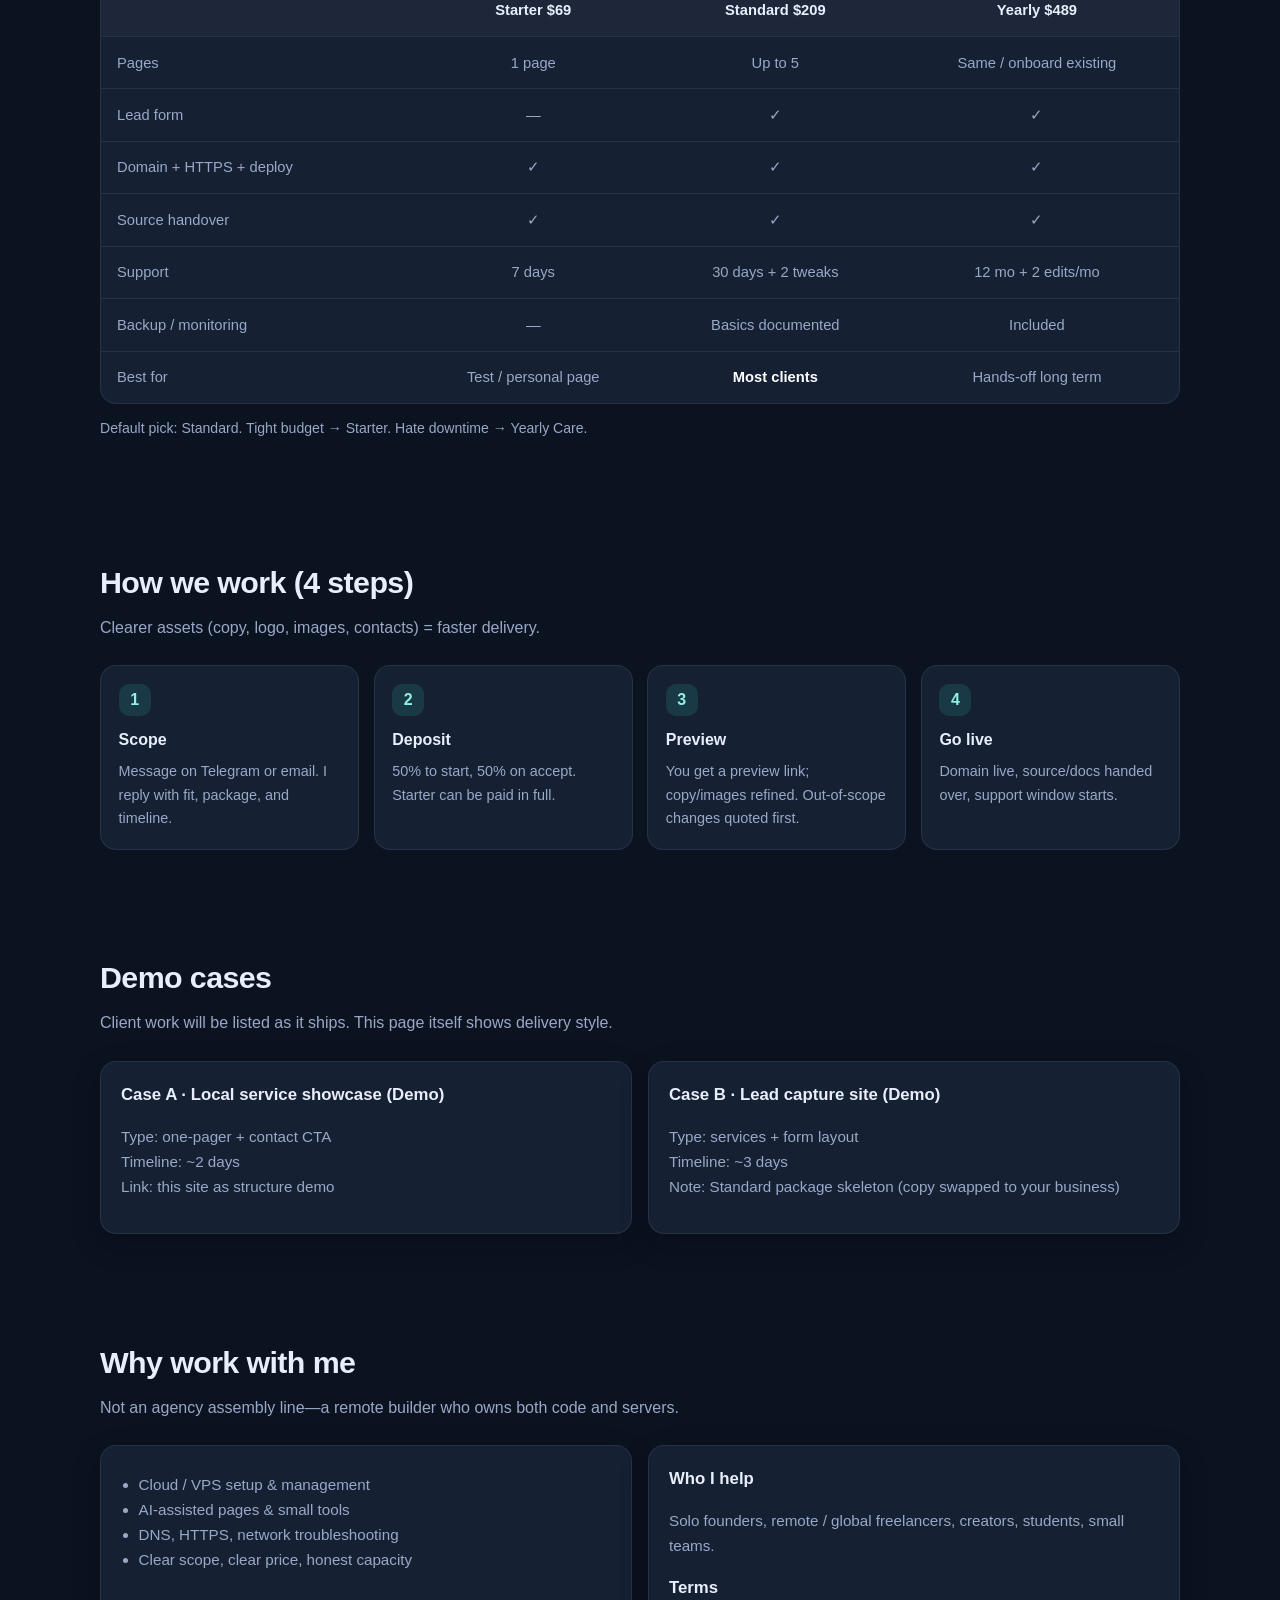
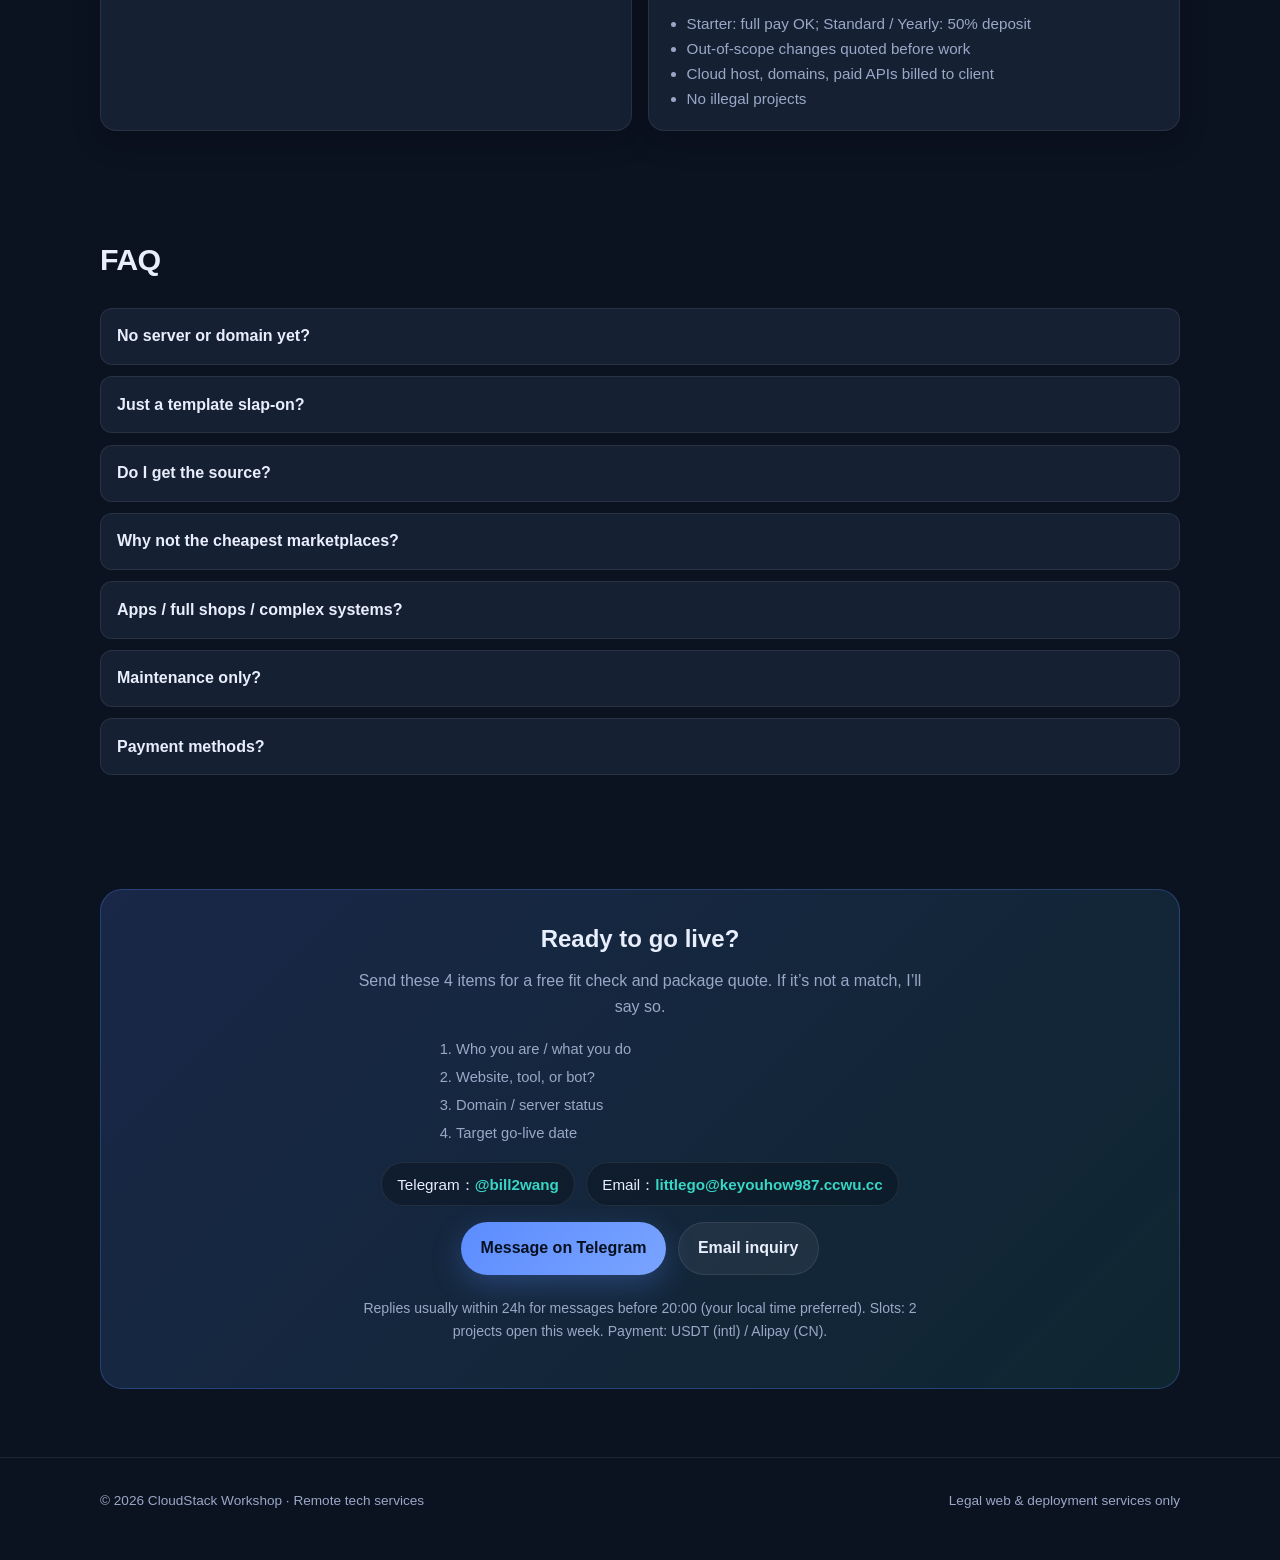
==== commit 757ad74d: "feat: bilingual EN/ZH landing, default English for global clients" ====
--- a/index.html
+++ b/index.html
@@ -1,10 +1,11 @@
 <!DOCTYPE html>
-<html lang="zh-CN">
+<html lang="en">
 <head>
   <meta charset="UTF-8" />
   <meta name="viewport" content="width=device-width, initial-scale=1" />
-  <meta name="description" content="远程建站与 VPS 部署服务：3–7 天帮你上线网站、小工具与基础运维。透明套餐，源码可移交。" />
-  <title>云栈工坊 · 建站与部署接单</title>
+  <meta name="description" content="Remote website builds & VPS deployment in 3–7 days. Clear packages, source handover. Telegram & email." />
+  <meta name="description" lang="zh-CN" content="远程建站与 VPS 部署：3–7 天上线网站、小工具与基础运维。透明套餐，源码可移交。" />
+  <title>CloudStack Workshop · Websites & Deployment</title>
   <style>
     :root {
       --bg: #0b1220;
@@ -72,19 +73,41 @@
       background: linear-gradient(135deg, var(--brand), var(--brand-2));
       display: grid;
       place-items: center;
-      font-size: 0.85rem;
+      font-size: 0.75rem;
       font-weight: 900;
       color: #061018;
     }
     .nav-links {
       display: flex;
-      gap: 1rem;
+      gap: 0.85rem;
       flex-wrap: wrap;
       align-items: center;
       color: var(--muted);
       font-size: 0.92rem;
     }
     .nav-links a:hover { color: var(--text); }
+
+    .lang-switch {
+      display: inline-flex;
+      border: 1px solid var(--line);
+      border-radius: 999px;
+      overflow: hidden;
+      background: rgba(255,255,255,0.04);
+    }
+    .lang-switch button {
+      border: 0;
+      background: transparent;
+      color: var(--muted);
+      font-weight: 700;
+      font-size: 0.78rem;
+      padding: 0.4rem 0.65rem;
+      cursor: pointer;
+      font-family: inherit;
+    }
+    .lang-switch button.active {
+      background: rgba(91, 140, 255, 0.25);
+      color: #fff;
+    }
 
     .btn {
       display: inline-flex;
@@ -97,6 +120,7 @@
       font-weight: 700;
       cursor: pointer;
       transition: transform 0.15s ease, opacity 0.15s ease;
+      font-family: inherit;
     }
     .btn:hover { transform: translateY(-1px); }
     .btn-primary {
@@ -214,7 +238,7 @@
     .section-head p {
       margin: 0;
       color: var(--muted);
-      max-width: 40rem;
+      max-width: 42rem;
     }
 
     .grid-2 {
@@ -308,6 +332,11 @@
       font-weight: 600;
       color: var(--muted);
     }
+    .price-sub {
+      font-size: 0.82rem;
+      color: var(--muted);
+      margin: -0.15rem 0 0.55rem;
+    }
     .price-card .cycle {
       color: var(--muted);
       font-size: 0.85rem;
@@ -429,6 +458,7 @@
       font-size: 0.95rem;
     }
     .contact-pill strong { color: var(--brand-2); }
+    .contact-pill a { color: inherit; text-decoration: none; }
     .checklist {
       text-align: left;
       max-width: 28rem;
@@ -472,21 +502,23 @@
   </style>
 </head>
 <body>
-  <!-- 搜索 REPLACE_ 换成你的真实联系方式 -->
-
   <header class="nav">
     <div class="wrap nav-inner">
       <a class="logo" href="#top">
-        <span class="logo-mark">云</span>
-        <span>云栈工坊</span>
+        <span class="logo-mark">CS</span>
+        <span data-i18n="brand">CloudStack Workshop</span>
       </a>
       <nav class="nav-links">
-        <a class="hide-sm" href="#pain">痛点</a>
-        <a class="hide-sm" href="#services">服务</a>
-        <a href="#pricing">套餐</a>
-        <a class="hide-sm" href="#process">流程</a>
+        <a class="hide-sm" href="#pain" data-i18n="nav_pain">Pain points</a>
+        <a class="hide-sm" href="#services" data-i18n="nav_services">Services</a>
+        <a href="#pricing" data-i18n="nav_pricing">Pricing</a>
+        <a class="hide-sm" href="#process" data-i18n="nav_process">Process</a>
         <a class="hide-sm" href="#faq">FAQ</a>
-        <a class="btn btn-primary btn-sm" href="#contact">立即咨询</a>
+        <div class="lang-switch" role="group" aria-label="Language">
+          <button type="button" id="btn-en" data-lang="en" class="active">EN</button>
+          <button type="button" id="btn-zh" data-lang="zh">中文</button>
+        </div>
+        <a class="btn btn-primary btn-sm" href="#contact" data-i18n="nav_cta">Contact</a>
       </nav>
     </div>
   </header>
@@ -495,41 +527,41 @@
     <section class="hero">
       <div class="wrap hero-grid">
         <div>
-          <div class="eyebrow">远程交付 · 建站 / 部署 / 运维</div>
-          <h1>不会部署？不会上线？<br />我帮你从 0 做到能访问。</h1>
-          <p class="lead">
-            擅长：云服务器 / VPS 部署 · AI 快速开发落地页与小工具 · 域名 HTTPS · 基础运维。
-            你提供想法和资料，我负责做成<strong style="color:#fff">线上可打开、可交付</strong>的结果。
+          <div class="eyebrow" data-i18n="hero_eyebrow">Remote · Build · Deploy · Maintain</div>
+          <h1 data-i18n-html="hero_h1">Can’t deploy? Can’t go live?<br />I take you from zero to a working URL.</h1>
+          <p class="lead" data-i18n-html="hero_lead">
+            Cloud / VPS deployment · AI-assisted landing pages &amp; tools · domains &amp; HTTPS · basic ops.
+            You bring the idea and assets; I deliver something <strong style="color:#fff">live, reachable, and hand-over ready</strong>.
           </p>
           <div class="hero-actions">
-            <a class="btn btn-primary" href="#pricing">查看套餐与价格</a>
-            <a class="btn btn-ghost" href="#contact">TG / 邮件咨询（24h 内回复）</a>
+            <a class="btn btn-primary" href="#pricing" data-i18n="hero_btn_pricing">View packages</a>
+            <a class="btn btn-ghost" href="#contact" data-i18n="hero_btn_contact">Telegram / email (24h reply)</a>
           </div>
           <div class="trust">
-            <span class="chip">远程交付</span>
-            <span class="chip">源码可移交</span>
-            <span class="chip">含上线部署</span>
-            <span class="chip">支持后续维护</span>
+            <span class="chip" data-i18n="chip1">Remote delivery</span>
+            <span class="chip" data-i18n="chip2">Source code handover</span>
+            <span class="chip" data-i18n="chip3">Go-live included</span>
+            <span class="chip" data-i18n="chip4">Ongoing care available</span>
           </div>
         </div>
 
         <aside class="hero-card">
-          <h3>三档结果导向套餐</h3>
+          <h3 data-i18n="hero_card_title">Three outcome-based packages</h3>
           <div class="stat-row">
             <div class="stat">
-              <b>¥499 起</b>
-              <span>体验包 · 1–3 天</span>
+              <b data-i18n="stat1_price">From $69</b>
+              <span data-i18n="stat1_sub">Starter · 1–3 days</span>
             </div>
             <div class="stat">
-              <b>¥1,499</b>
-              <span>标准包 · 最受欢迎</span>
+              <b data-i18n="stat2_price">$209</b>
+              <span data-i18n="stat2_sub">Standard · most popular</span>
             </div>
           </div>
           <ul class="mini-list">
-            <li class="dot-ok">个人 / 工作室 / 小生意获客站</li>
-            <li class="dot-ok">小工具 · 表单 · 机器人部署</li>
-            <li class="dot-ok">VPS 初始化 · HTTPS · 备份运维</li>
-            <li class="dot-ok">范围写清 · 价格先讲明 · 不接灰产</li>
+            <li class="dot-ok" data-i18n="mini1">Personal / freelance / small-biz sites</li>
+            <li class="dot-ok" data-i18n="mini2">Tools · forms · bot deployment</li>
+            <li class="dot-ok" data-i18n="mini3">VPS setup · HTTPS · backups</li>
+            <li class="dot-ok" data-i18n="mini4">Clear scope · upfront price · no grey work</li>
           </ul>
         </aside>
       </div>
@@ -538,36 +570,36 @@
     <section id="pain">
       <div class="wrap">
         <div class="section-head">
-          <h2>你是不是正在为这些事浪费时间？</h2>
-          <p>这些问题，正是我的服务范围——少说话，多上线。</p>
+          <h2 data-i18n="pain_h2">Sound familiar?</h2>
+          <p data-i18n="pain_p">These are exactly what I ship—less talk, more live URLs.</p>
         </div>
         <div class="grid-2">
           <div class="card pain-item">
             <div class="n">1</div>
             <div>
-              <h3>有想法，上不了线</h3>
-              <p>不会买服务器、配域名、上 HTTPS，方案一直停在草稿里。</p>
+              <h3 data-i18n="pain1_t">Idea ready, not online</h3>
+              <p data-i18n="pain1_p">Servers, DNS, HTTPS—stuck in drafts forever.</p>
             </div>
           </div>
           <div class="card pain-item">
             <div class="n">2</div>
             <div>
-              <h3>找人做站又贵又慢</h3>
-              <p>公司报价高、周期长；便宜模板店做完没人管、也部署不好。</p>
+              <h3 data-i18n="pain2_t">Agencies are slow &amp; pricey</h3>
+              <p data-i18n="pain2_p">Big quotes and long timelines; cheap template shops vanish after delivery.</p>
             </div>
           </div>
           <div class="card pain-item">
             <div class="n">3</div>
             <div>
-              <h3>小工具没人做</h3>
-              <p>机器人、自动化、内部效率页，不值请全职，又找不到靠谱的人。</p>
+              <h3 data-i18n="pain3_t">Small tools, no builder</h3>
+              <p data-i18n="pain3_p">Bots, automations, internal pages—not worth a full hire, hard to find help.</p>
             </div>
           </div>
           <div class="card pain-item">
             <div class="n">4</div>
             <div>
-              <h3>网站挂了不知道找谁</h3>
-              <p>证书过期、访问慢、机器到期迁移——需要有人能排障、能交付。</p>
+              <h3 data-i18n="pain4_t">Site down, no one to call</h3>
+              <p data-i18n="pain4_p">Expired SSL, slow loads, VPS expiry—need someone who can fix and ship.</p>
             </div>
           </div>
         </div>
@@ -577,50 +609,50 @@
     <section id="services">
       <div class="wrap">
         <div class="section-head">
-          <h2>服务范围</h2>
-          <p>把「开发 + 服务器上线」一次做完，你拿到的是可访问链接，不是半成品压缩包。</p>
+          <h2 data-i18n="svc_h2">What I offer</h2>
+          <p data-i18n="svc_p">Build + server go-live in one pass. You get a working link—not a half-done zip.</p>
         </div>
         <div class="grid-3">
           <div class="card">
-            <h3>展示型网站</h3>
+            <h3 data-i18n="svc1_t">Showcase sites</h3>
             <ul>
-              <li>个人站、工作室页</li>
-              <li>产品介绍、活动落地页</li>
+              <li data-i18n="svc1_1">Personal &amp; portfolio pages</li>
+              <li data-i18n="svc1_2">Product / campaign landings</li>
             </ul>
           </div>
           <div class="card">
-            <h3>获客小站</h3>
+            <h3 data-i18n="svc2_t">Lead-gen sites</h3>
             <ul>
-              <li>表单线索收集</li>
-              <li>预约 / 联系通知</li>
+              <li data-i18n="svc2_1">Forms &amp; lead capture</li>
+              <li data-i18n="svc2_2">Booking / contact alerts</li>
             </ul>
           </div>
           <div class="card">
-            <h3>小工具 & 机器人</h3>
+            <h3 data-i18n="svc3_t">Tools &amp; bots</h3>
             <ul>
-              <li>内部效率页、脚本</li>
-              <li>Telegram / 通知类机器人</li>
+              <li data-i18n="svc3_1">Internal tools &amp; scripts</li>
+              <li data-i18n="svc3_2">Telegram / notification bots</li>
             </ul>
           </div>
           <div class="card">
-            <h3>部署运维</h3>
+            <h3 data-i18n="svc4_t">Deploy &amp; ops</h3>
             <ul>
-              <li>VPS 初始化、Nginx、HTTPS</li>
-              <li>备份、迁移、挂了急救</li>
+              <li data-i18n="svc4_1">VPS, Nginx, HTTPS</li>
+              <li data-i18n="svc4_2">Backups, migration, emergency fixes</li>
             </ul>
           </div>
           <div class="card">
-            <h3>技术栈</h3>
+            <h3 data-i18n="svc5_t">Stack</h3>
             <ul>
-              <li>云服务器 / Linux / 域名</li>
-              <li>AI 辅助快速落地页面与工具</li>
+              <li data-i18n="svc5_1">Cloud / Linux / DNS</li>
+              <li data-i18n="svc5_2">AI-assisted fast delivery</li>
             </ul>
           </div>
           <div class="card">
-            <h3>明确不做</h3>
+            <h3 data-i18n="svc6_t">I don’t take</h3>
             <ul>
-              <li>大型 APP、复杂全站电商</li>
-              <li>棋牌 / 盘方 / 违法灰产 / 长期驻场</li>
+              <li data-i18n="svc6_1">Large apps / full ecommerce suites</li>
+              <li data-i18n="svc6_2">Illegal, grey-market, or full-time onsite</li>
             </ul>
           </div>
         </div>
@@ -630,207 +662,210 @@
     <section id="pricing">
       <div class="wrap">
         <div class="section-head">
-          <h2>透明套餐 · 按结果付费</h2>
-          <p>以下为常见标准价。需求特殊可加项报价。学生 / 首单可备注「首单」，酌情优惠。</p>
+          <h2 data-i18n="price_h2">Clear packages · pay for outcomes</h2>
+          <p data-i18n="price_p">Standard rates below. Custom scope quoted separately. First order—mention “first project” for a possible discount. USD is approximate (≈ ¥7.2); settle in USD / USDT / CNY as agreed.</p>
         </div>
 
         <div class="price-grid">
           <article class="price-card">
-            <h3 class="name">上线体验包</h3>
-            <p class="desc">先有一个能打开的页面，验证想法 / 个人展示。</p>
-            <div class="price">¥499</div>
-            <div class="cycle">周期 1–3 天（资料齐全时）</div>
+            <h3 class="name" data-i18n="p1_name">Launch Starter</h3>
+            <p class="desc" data-i18n="p1_desc">A live page first—validate the idea or personal brand.</p>
+            <div class="price" data-i18n="p1_price">$69</div>
+            <div class="price-sub" data-i18n="p1_price_sub">≈ ¥499</div>
+            <div class="cycle" data-i18n="p1_cycle">1–3 days (assets ready)</div>
             <ul>
-              <li>单页展示站（介绍 + 联系 + 基础排版）</li>
-              <li>域名绑定协助（免费或自有域名）</li>
-              <li>HTTPS 证书配置</li>
-              <li>部署到云服务器 / VPS</li>
-              <li>交付访问链接 + 修改说明</li>
-              <li>售后：7 天内 Bug 修复（非新需求）</li>
+              <li data-i18n="p1_l1">One-page site (intro + contact + layout)</li>
+              <li data-i18n="p1_l2">Domain bind help (free or your domain)</li>
+              <li data-i18n="p1_l3">HTTPS setup</li>
+              <li data-i18n="p1_l4">Deploy to cloud / VPS</li>
+              <li data-i18n="p1_l5">Live URL + edit notes</li>
+              <li data-i18n="p1_l6">7-day bugfix (not new features)</li>
             </ul>
-            <p class="exclude">不含：多页面、后台、支付、复杂动画、SEO 优化包</p>
-            <a class="btn btn-ghost btn-block" href="#contact">选体验包 · 发我文案资料</a>
+            <p class="exclude" data-i18n="p1_ex">Not included: multi-page, admin, payments, heavy animation, SEO package</p>
+            <a class="btn btn-ghost btn-block" href="#contact" data-i18n="p1_btn">Choose Starter · send assets</a>
           </article>
 
           <article class="price-card featured">
-            <span class="badge">最受欢迎</span>
-            <h3 class="name">标准获客站</h3>
-            <p class="desc">小生意、个人品牌、需要留资的正经线上门面。</p>
-            <div class="price">¥1,499</div>
-            <div class="cycle">周期 3–7 天 · 主推</div>
+            <span class="badge" data-i18n="p2_badge">Most popular</span>
+            <h3 class="name" data-i18n="p2_name">Standard Growth Site</h3>
+            <p class="desc" data-i18n="p2_desc">Small business or personal brand that needs real leads.</p>
+            <div class="price" data-i18n="p2_price">$209</div>
+            <div class="price-sub" data-i18n="p2_price_sub">≈ ¥1,499</div>
+            <div class="cycle" data-i18n="p2_cycle">3–7 days · recommended</div>
             <ul>
-              <li>最多 5 个页面（首页 / 服务 / 案例 / 关于 / 联系）</li>
-              <li>联系表单或线索收集（通知 TG 或邮箱）</li>
-              <li>响应式（手机可正常浏览）</li>
-              <li>域名 + HTTPS + VPS 部署全流程</li>
-              <li>基础 SEO：标题、描述、Sitemap 级配置</li>
-              <li>源码移交 + 1 次使用培训</li>
-              <li>售后：30 天缺陷修复 + 2 次小改</li>
+              <li data-i18n="p2_l1">Up to 5 pages (home / services / work / about / contact)</li>
+              <li data-i18n="p2_l2">Lead form (Telegram or email notify)</li>
+              <li data-i18n="p2_l3">Responsive (mobile-friendly)</li>
+              <li data-i18n="p2_l4">Domain + HTTPS + full VPS deploy</li>
+              <li data-i18n="p2_l5">Basic SEO: title, description, sitemap-level</li>
+              <li data-i18n="p2_l6">Source handover + one walkthrough</li>
+              <li data-i18n="p2_l7">30-day fixes + 2 small tweaks</li>
             </ul>
-            <p class="exclude">可选：加 1 页 +¥150 · 多渠道通知 +¥100 · 简易统计 +¥200</p>
-            <a class="btn btn-primary btn-block" href="#contact">选标准包 · 主推</a>
+            <p class="exclude" data-i18n="p2_ex">Add-ons: +1 page $21 · extra notify channel $14 · simple analytics $28</p>
+            <a class="btn btn-primary btn-block" href="#contact" data-i18n="p2_btn">Choose Standard · recommended</a>
           </article>
 
           <article class="price-card">
-            <h3 class="name">年度护航</h3>
-            <p class="desc">要稳定在线、偶尔改、不想自己折腾服务器。</p>
-            <div class="price">¥3,499 <small>/ 年起</small></div>
-            <div class="cycle">含标准交付或接入已有站 · 详询</div>
+            <h3 class="name" data-i18n="p3_name">Yearly Care</h3>
+            <p class="desc" data-i18n="p3_desc">Stay online, occasional edits, no server headaches.</p>
+            <div class="price" data-i18n-html="p3_price">$489 <small>/yr+</small></div>
+            <div class="price-sub" data-i18n="p3_price_sub">≈ ¥3,499 / year+</div>
+            <div class="cycle" data-i18n="p3_cycle">Includes Standard delivery or onboarding an existing site</div>
             <ul>
-              <li>含「标准获客站」全套交付（或折算接入维护）</li>
-              <li>12 个月监控存活 + 每月备份</li>
-              <li>SSL 续期协助、基础安全更新</li>
-              <li>每月 2 次小改版额度</li>
-              <li>工作日 24–48h 内故障响应</li>
-              <li>季度 1 次简单优化建议</li>
+              <li data-i18n="p3_l1">Full Standard delivery (or maintenance credit)</li>
+              <li data-i18n="p3_l2">12 months uptime checks + monthly backups</li>
+              <li data-i18n="p3_l3">SSL renewals &amp; basic security updates</li>
+              <li data-i18n="p3_l4">2 small content edits / month</li>
+              <li data-i18n="p3_l5">Weekday incident response within 24–48h</li>
+              <li data-i18n="p3_l6">Quarterly light improvement notes</li>
             </ul>
-            <p class="exclude">不含大型改版与全新功能（可另报价）。云主机费实报实销。</p>
-            <a class="btn btn-ghost btn-block" href="#contact">选年度护航 · 省心</a>
+            <p class="exclude" data-i18n="p3_ex">Large redesigns &amp; new features quoted separately. Cloud host billed at cost.</p>
+            <a class="btn btn-ghost btn-block" href="#contact" data-i18n="p3_btn">Choose Yearly Care</a>
           </article>
         </div>
 
         <div class="section-head" style="margin-top:2.2rem">
-          <h2>加项价目</h2>
-          <p>已有代码 / 只修不建 / 机器人等，按项计价。</p>
+          <h2 data-i18n="add_h2">Add-on menu</h2>
+          <p data-i18n="add_p">Existing code / fix-only / bots—priced by item.</p>
         </div>
         <div class="table-wrap">
           <table>
             <thead>
               <tr>
-                <th>加项</th>
-                <th>参考价</th>
-                <th>说明</th>
+                <th data-i18n="th_item">Item</th>
+                <th data-i18n="th_price">From</th>
+                <th data-i18n="th_note">Notes</th>
               </tr>
             </thead>
             <tbody>
               <tr>
-                <td>仅服务器部署（已有代码）</td>
-                <td>¥200–600</td>
-                <td>上线跑通 + HTTPS</td>
-              </tr>
-              <tr>
-                <td>网站迁移 / 换机</td>
-                <td>¥200–800</td>
-                <td>含基础验证访问</td>
-              </tr>
-              <tr>
-                <td>挂了急救（排障恢复）</td>
-                <td>¥100–500</td>
-                <td>按复杂度</td>
-              </tr>
-              <tr>
-                <td>Telegram 通知机器人</td>
-                <td>¥300–1,500</td>
-                <td>需求确认后报价</td>
-              </tr>
-              <tr>
-                <td>简单自动化脚本</td>
-                <td>¥500 起</td>
-                <td>按目标与接口</td>
-              </tr>
-              <tr>
-                <td>加急 48h 交付</td>
-                <td>+30%</td>
-                <td>视档期</td>
-              </tr>
-              <tr>
-                <td>额外设计感定制 UI</td>
-                <td>+30%–80%</td>
-                <td>非模板级视觉</td>
+                <td data-i18n="a1">Deploy only (you have code)</td>
+                <td data-i18n="a1p">$28–$84</td>
+                <td data-i18n="a1n">Live + HTTPS</td>
+              </tr>
+              <tr>
+                <td data-i18n="a2">Site migration / new host</td>
+                <td data-i18n="a2p">$28–$112</td>
+                <td data-i18n="a2n">Basic access check</td>
+              </tr>
+              <tr>
+                <td data-i18n="a3">Emergency recovery</td>
+                <td data-i18n="a3p">$14–$70</td>
+                <td data-i18n="a3n">By complexity</td>
+              </tr>
+              <tr>
+                <td data-i18n="a4">Telegram notify bot</td>
+                <td data-i18n="a4p">$42–$210</td>
+                <td data-i18n="a4n">Quoted after scope</td>
+              </tr>
+              <tr>
+                <td data-i18n="a5">Simple automation script</td>
+                <td data-i18n="a5p">From $70</td>
+                <td data-i18n="a5n">By goals &amp; APIs</td>
+              </tr>
+              <tr>
+                <td data-i18n="a6">48h rush</td>
+                <td data-i18n="a6p">+30%</td>
+                <td data-i18n="a6n">Subject to capacity</td>
+              </tr>
+              <tr>
+                <td data-i18n="a7">Custom UI polish</td>
+                <td data-i18n="a7p">+30%–80%</td>
+                <td data-i18n="a7n">Beyond template-level look</td>
               </tr>
             </tbody>
           </table>
         </div>
 
         <div class="section-head" style="margin-top:2.2rem">
-          <h2>三套餐对比</h2>
+          <h2 data-i18n="cmp_h2">Package comparison</h2>
         </div>
         <div class="table-wrap">
           <table>
             <thead>
               <tr>
                 <th></th>
-                <th class="center">体验包 ¥499</th>
-                <th class="center">标准包 ¥1,499</th>
-                <th class="center">年度护航 ¥3,499</th>
+                <th class="center" data-i18n="cmp_c1">Starter $69</th>
+                <th class="center" data-i18n="cmp_c2">Standard $209</th>
+                <th class="center" data-i18n="cmp_c3">Yearly $489</th>
               </tr>
             </thead>
             <tbody>
               <tr>
-                <td>页面规模</td>
-                <td class="center">1 页</td>
-                <td class="center">最多 5 页</td>
-                <td class="center">同标准 / 接入已有站</td>
-              </tr>
-              <tr>
-                <td>表单留资</td>
+                <td data-i18n="cmp_r1">Pages</td>
+                <td class="center" data-i18n="cmp_r1a">1 page</td>
+                <td class="center" data-i18n="cmp_r1b">Up to 5</td>
+                <td class="center" data-i18n="cmp_r1c">Same / onboard existing</td>
+              </tr>
+              <tr>
+                <td data-i18n="cmp_r2">Lead form</td>
                 <td class="center">—</td>
                 <td class="center">✓</td>
                 <td class="center">✓</td>
               </tr>
               <tr>
-                <td>域名 + HTTPS + 部署</td>
+                <td data-i18n="cmp_r3">Domain + HTTPS + deploy</td>
                 <td class="center">✓</td>
                 <td class="center">✓</td>
                 <td class="center">✓</td>
               </tr>
               <tr>
-                <td>源码移交</td>
+                <td data-i18n="cmp_r4">Source handover</td>
                 <td class="center">✓</td>
                 <td class="center">✓</td>
                 <td class="center">✓</td>
               </tr>
               <tr>
-                <td>售后</td>
-                <td class="center">7 天</td>
-                <td class="center">30 天 + 2 次小改</td>
-                <td class="center">12 个月 + 月 2 次小改</td>
-              </tr>
-              <tr>
-                <td>备份 / 监控</td>
+                <td data-i18n="cmp_r5">Support</td>
+                <td class="center" data-i18n="cmp_r5a">7 days</td>
+                <td class="center" data-i18n="cmp_r5b">30 days + 2 tweaks</td>
+                <td class="center" data-i18n="cmp_r5c">12 mo + 2 edits/mo</td>
+              </tr>
+              <tr>
+                <td data-i18n="cmp_r6">Backup / monitoring</td>
                 <td class="center">—</td>
-                <td class="center">基础说明</td>
-                <td class="center">✓ 含</td>
-              </tr>
-              <tr>
-                <td>推荐人群</td>
-                <td class="center">试水 / 个人页</td>
-                <td class="center"><strong style="color:#fff">大多数客户</strong></td>
-                <td class="center">要省心长期在线</td>
+                <td class="center" data-i18n="cmp_r6b">Basics documented</td>
+                <td class="center" data-i18n="cmp_r6c">Included</td>
+              </tr>
+              <tr>
+                <td data-i18n="cmp_r7">Best for</td>
+                <td class="center" data-i18n="cmp_r7a">Test / personal page</td>
+                <td class="center"><strong style="color:#fff" data-i18n="cmp_r7b">Most clients</strong></td>
+                <td class="center" data-i18n="cmp_r7c">Hands-off long term</td>
               </tr>
             </tbody>
           </table>
         </div>
-        <p class="note">主推：默认选标准包；预算紧用体验包；怕挂站升年度护航。</p>
+        <p class="note" data-i18n="cmp_note">Default pick: Standard. Tight budget → Starter. Hate downtime → Yearly Care.</p>
       </div>
     </section>
 
     <section id="process">
       <div class="wrap">
         <div class="section-head">
-          <h2>怎么合作（4 步）</h2>
-          <p>资料越齐（文案、logo、图片、联系方式），交付越快。</p>
+          <h2 data-i18n="proc_h2">How we work (4 steps)</h2>
+          <p data-i18n="proc_p">Clearer assets (copy, logo, images, contacts) = faster delivery.</p>
         </div>
         <div class="steps">
           <div class="step">
             <div class="num">1</div>
-            <h3>沟通需求</h3>
-            <p>Telegram 或邮件说明要什么，我回复能否做、哪一档、多久。</p>
+            <h3 data-i18n="proc1_t">Scope</h3>
+            <p data-i18n="proc1_p">Message on Telegram or email. I reply with fit, package, and timeline.</p>
           </div>
           <div class="step">
             <div class="num">2</div>
-            <h3>定金启动</h3>
-            <p>标准：定金 50%，验收尾款 50%。体验包可全款。</p>
+            <h3 data-i18n="proc2_t">Deposit</h3>
+            <p data-i18n="proc2_p">50% to start, 50% on accept. Starter can be paid in full.</p>
           </div>
           <div class="step">
             <div class="num">3</div>
-            <h3>制作预览</h3>
-            <p>给你预览链接，改文案与图片，范围外先报价再改。</p>
+            <h3 data-i18n="proc3_t">Preview</h3>
+            <p data-i18n="proc3_p">You get a preview link; copy/images refined. Out-of-scope changes quoted first.</p>
           </div>
           <div class="step">
             <div class="num">4</div>
-            <h3>上线交付</h3>
-            <p>域名生效、源码 / 文档移交，售后计时开始。</p>
+            <h3 data-i18n="proc4_t">Go live</h3>
+            <p data-i18n="proc4_p">Domain live, source/docs handed over, support window starts.</p>
           </div>
         </div>
       </div>
@@ -839,17 +874,17 @@
     <section id="cases">
       <div class="wrap">
         <div class="section-head">
-          <h2>演示案例</h2>
-          <p>真实客户案例将持续更新。本页本身可作为交付风格示意。</p>
+          <h2 data-i18n="cases_h2">Demo cases</h2>
+          <p data-i18n="cases_p">Client work will be listed as it ships. This page itself shows delivery style.</p>
         </div>
         <div class="grid-2">
           <div class="card">
-            <h3>案例 A · 本地服务展示站（Demo）</h3>
-            <p>类型：单页 + 电话 / 微信引流<br />周期：约 2 天<br />链接：本页即 Demo 结构示意</p>
+            <h3 data-i18n="case1_t">Case A · Local service showcase (Demo)</h3>
+            <p data-i18n-html="case1_p">Type: one-pager + contact CTA<br />Timeline: ~2 days<br />Link: this site as structure demo</p>
           </div>
           <div class="card">
-            <h3>案例 B · 线索收集站（Demo）</h3>
-            <p>类型：服务介绍 + 表单留资结构<br />周期：约 3 天<br />说明：标准获客站页面骨架（可按业务改文案）</p>
+            <h3 data-i18n="case2_t">Case B · Lead capture site (Demo)</h3>
+            <p data-i18n-html="case2_p">Type: services + form layout<br />Timeline: ~3 days<br />Note: Standard package skeleton (copy swapped to your business)</p>
           </div>
         </div>
       </div>
@@ -858,27 +893,27 @@
     <section id="about">
       <div class="wrap">
         <div class="section-head">
-          <h2>为什么找我</h2>
-          <p>不是大公司报价流水线，而是能独立完成「开发 + 服务器上线」的远程协作者。</p>
+          <h2 data-i18n="about_h2">Why work with me</h2>
+          <p data-i18n="about_p">Not an agency assembly line—a remote builder who owns both code and servers.</p>
         </div>
         <div class="grid-2">
           <div class="card">
             <ul>
-              <li>熟练搭建与管理云服务器 / VPS</li>
-              <li>AI 辅助快速实现页面与小工具</li>
-              <li>熟悉域名、HTTPS、基础网络与部署排障</li>
-              <li>范围写清楚、价格先讲明、能做再说能做</li>
+              <li data-i18n="about_l1">Cloud / VPS setup &amp; management</li>
+              <li data-i18n="about_l2">AI-assisted pages &amp; small tools</li>
+              <li data-i18n="about_l3">DNS, HTTPS, network troubleshooting</li>
+              <li data-i18n="about_l4">Clear scope, clear price, honest capacity</li>
             </ul>
           </div>
           <div class="card">
-            <h3>服务对象</h3>
-            <p>个体户、出海 / 远程协作、内容创作者、学生创业、小型团队。</p>
-            <h3 style="margin-top:1rem">合作须知</h3>
+            <h3 data-i18n="about_who_t">Who I help</h3>
+            <p data-i18n="about_who_p">Solo founders, remote / global freelancers, creators, students, small teams.</p>
+            <h3 style="margin-top:1rem" data-i18n="about_terms_t">Terms</h3>
             <ul>
-              <li>体验包可全款；标准 / 年度定金 50%</li>
-              <li>超出范围先报价再改</li>
-              <li>云主机、域名、付费 API 默认客户自付</li>
-              <li>不承接违法违规业务</li>
+              <li data-i18n="about_t1">Starter: full pay OK; Standard / Yearly: 50% deposit</li>
+              <li data-i18n="about_t2">Out-of-scope changes quoted before work</li>
+              <li data-i18n="about_t3">Cloud host, domains, paid APIs billed to client</li>
+              <li data-i18n="about_t4">No illegal projects</li>
             </ul>
           </div>
         </div>
@@ -888,35 +923,35 @@
     <section id="faq">
       <div class="wrap">
         <div class="section-head">
-          <h2>常见问题</h2>
+          <h2 data-i18n="faq_h2">FAQ</h2>
         </div>
         <details class="faq">
-          <summary>我没有服务器和域名怎么办？</summary>
-          <p>可以。我协助注册 / 绑定；服务器可用低价云主机，费用你自付或代购实报实销。</p>
+          <summary data-i18n="faq1_q">No server or domain yet?</summary>
+          <p data-i18n="faq1_a">Fine. I help register/bind. Cheap cloud host is fine—you pay the provider (or I purchase at cost).</p>
         </details>
         <details class="faq">
-          <summary>会不会用模板随便套？</summary>
-          <p>会用高效方案快速交付，但按你的文案与结构定制；需要独特设计可加项。</p>
+          <summary data-i18n="faq2_q">Just a template slap-on?</summary>
+          <p data-i18n="faq2_a">I use efficient stacks for speed, customized to your copy and structure. Unique design is an add-on.</p>
         </details>
         <details class="faq">
-          <summary>源码给我吗？</summary>
-          <p>全款后源码与部署说明移交，你可自由处置。</p>
+          <summary data-i18n="faq3_q">Do I get the source?</summary>
+          <p data-i18n="faq3_a">Yes—after final payment, source and deploy notes are yours.</p>
         </details>
         <details class="faq">
-          <summary>为什么比某宝便宜店贵，又比代理公司便宜？</summary>
-          <p>比「只交模板不负责上线」更完整；比「公司团队报价」更轻。你为的是可访问的结果 + 可维护。</p>
+          <summary data-i18n="faq4_q">Why not the cheapest marketplaces?</summary>
+          <p data-i18n="faq4_a">Cheaper shops often skip real go-live. Agencies cost more for teams. You pay for a live result you can maintain.</p>
         </details>
         <details class="faq">
-          <summary>能开发 App / 商城 / 很复杂的系统吗？</summary>
-          <p>复杂项目可评估拆阶段；不适合的会直接说不做，避免烂尾。</p>
+          <summary data-i18n="faq5_q">Apps / full shops / complex systems?</summary>
+          <p data-i18n="faq5_a">I can phase-evaluate. If it’s a bad fit I’ll say no—better than a half-built mess.</p>
         </details>
         <details class="faq">
-          <summary>只要维护、不要新建可以吗？</summary>
-          <p>可以。已有网站可只买运维 / 急救 / 迁移，按加项或另报价。</p>
+          <summary data-i18n="faq6_q">Maintenance only?</summary>
+          <p data-i18n="faq6_a">Yes. Existing sites can buy ops / emergency / migration only.</p>
         </details>
         <details class="faq">
-          <summary>支持发票吗？</summary>
-          <p>个人服务可提供收款凭证；如需发票请下单前说明。</p>
+          <summary data-i18n="faq7_q">Payment methods?</summary>
+          <p data-i18n="faq7_a">USDT preferred for international clients; Alipay for CN. Invoice needs: tell me before order.</p>
         </details>
       </div>
     </section>
@@ -924,28 +959,27 @@
     <section id="contact">
       <div class="wrap">
         <div class="cta">
-          <h2>准备好上线了吗？</h2>
-          <p>发我这 4 样，我就能报档期与套餐。咨询免费；不合适会直说。</p>
+          <h2 data-i18n="cta_h2">Ready to go live?</h2>
+          <p data-i18n="cta_p">Send these 4 items for a free fit check and package quote. If it’s not a match, I’ll say so.</p>
           <ol class="checklist">
-            <li>你是谁 / 做什么的</li>
-            <li>要网站还是工具 / 机器人</li>
-            <li>有没有域名和服务器</li>
-            <li>希望多久上线</li>
+            <li data-i18n="cta_c1">Who you are / what you do</li>
+            <li data-i18n="cta_c2">Website, tool, or bot?</li>
+            <li data-i18n="cta_c3">Domain / server status</li>
+            <li data-i18n="cta_c4">Target go-live date</li>
           </ol>
 
           <div class="contact-big">
-            <div class="contact-pill">Telegram：<strong><a href="https://t.me/bill2wang" style="color:inherit;text-decoration:none">@bill2wang</a></strong></div>
-            <div class="contact-pill">邮箱：<strong><a href="mailto:littlego@keyouhow987.ccwu.cc" style="color:inherit;text-decoration:none">littlego@keyouhow987.ccwu.cc</a></strong></div>
+            <div class="contact-pill">Telegram：<strong><a href="https://t.me/bill2wang">@bill2wang</a></strong></div>
+            <div class="contact-pill">Email：<strong><a href="mailto:littlego@keyouhow987.ccwu.cc">littlego@keyouhow987.ccwu.cc</a></strong></div>
           </div>
 
           <div class="hero-actions" style="justify-content:center;margin-top:1rem">
-            <a class="btn btn-primary" href="https://t.me/bill2wang">Telegram 咨询</a>
-            <a class="btn btn-ghost" href="mailto:littlego@keyouhow987.ccwu.cc?subject=建站咨询&body=1）用途：%0A2）域名/服务器：%0A3）期望上线时间：%0A4）预算：499 / 1499 / 3499 / 待定">发邮件询盘</a>
-          </div>
-
-          <p class="note">
-            工作时间：每天 20:00 前询盘，一般 24h 内回复。当前档期：本周还可接 2 单。
-            收款：支付宝，可协商 USDT。
+            <a class="btn btn-primary" href="https://t.me/bill2wang" data-i18n="cta_tg">Message on Telegram</a>
+            <a class="btn btn-ghost" id="mail-btn" href="mailto:littlego@keyouhow987.ccwu.cc?subject=Project%20inquiry&body=1)%20Use%20case%3A%0A2)%20Domain%2Fserver%3A%0A3)%20Go-live%20target%3A%0A4)%20Budget%3A%20%2469%20%2F%20%24209%20%2F%20%24489%20%2F%20TBD">Email inquiry</a>
+          </div>
+
+          <p class="note" data-i18n="cta_note">
+            Replies usually within 24h for messages before 20:00 (your local time preferred). Slots: 2 projects open this week. Payment: USDT (intl) / Alipay (CN).
           </p>
         </div>
       </div>
@@ -954,13 +988,368 @@
 
   <footer>
     <div class="wrap foot">
-      <div>© <span id="y"></span> 云栈工坊 · 远程技术服务</div>
-      <div>本站仅提供合法合规的网站与部署服务</div>
+      <div>© <span id="y"></span> <span data-i18n="brand">CloudStack Workshop</span> · <span data-i18n="foot_tag">Remote tech services</span></div>
+      <div data-i18n="foot_legal">Legal web &amp; deployment services only</div>
     </div>
   </footer>
 
   <script>
     document.getElementById("y").textContent = new Date().getFullYear();
+
+    const I18N = {
+      en: {
+        brand: "CloudStack Workshop",
+        title: "CloudStack Workshop · Websites & Deployment",
+        desc: "Remote website builds & VPS deployment in 3–7 days. Clear packages, source handover. Telegram & email.",
+        nav_pain: "Pain points",
+        nav_services: "Services",
+        nav_pricing: "Pricing",
+        nav_process: "Process",
+        nav_cta: "Contact",
+        hero_eyebrow: "Remote · Build · Deploy · Maintain",
+        hero_h1: "Can’t deploy? Can’t go live?<br />I take you from zero to a working URL.",
+        hero_lead: "Cloud / VPS deployment · AI-assisted landing pages &amp; tools · domains &amp; HTTPS · basic ops. You bring the idea and assets; I deliver something <strong style=\"color:#fff\">live, reachable, and hand-over ready</strong>.",
+        hero_btn_pricing: "View packages",
+        hero_btn_contact: "Telegram / email (24h reply)",
+        chip1: "Remote delivery",
+        chip2: "Source code handover",
+        chip3: "Go-live included",
+        chip4: "Ongoing care available",
+        hero_card_title: "Three outcome-based packages",
+        stat1_price: "From $69",
+        stat1_sub: "Starter · 1–3 days",
+        stat2_price: "$209",
+        stat2_sub: "Standard · most popular",
+        mini1: "Personal / freelance / small-biz sites",
+        mini2: "Tools · forms · bot deployment",
+        mini3: "VPS setup · HTTPS · backups",
+        mini4: "Clear scope · upfront price · no grey work",
+        pain_h2: "Sound familiar?",
+        pain_p: "These are exactly what I ship—less talk, more live URLs.",
+        pain1_t: "Idea ready, not online",
+        pain1_p: "Servers, DNS, HTTPS—stuck in drafts forever.",
+        pain2_t: "Agencies are slow & pricey",
+        pain2_p: "Big quotes and long timelines; cheap template shops vanish after delivery.",
+        pain3_t: "Small tools, no builder",
+        pain3_p: "Bots, automations, internal pages—not worth a full hire, hard to find help.",
+        pain4_t: "Site down, no one to call",
+        pain4_p: "Expired SSL, slow loads, VPS expiry—need someone who can fix and ship.",
+        svc_h2: "What I offer",
+        svc_p: "Build + server go-live in one pass. You get a working link—not a half-done zip.",
+        svc1_t: "Showcase sites", svc1_1: "Personal & portfolio pages", svc1_2: "Product / campaign landings",
+        svc2_t: "Lead-gen sites", svc2_1: "Forms & lead capture", svc2_2: "Booking / contact alerts",
+        svc3_t: "Tools & bots", svc3_1: "Internal tools & scripts", svc3_2: "Telegram / notification bots",
+        svc4_t: "Deploy & ops", svc4_1: "VPS, Nginx, HTTPS", svc4_2: "Backups, migration, emergency fixes",
+        svc5_t: "Stack", svc5_1: "Cloud / Linux / DNS", svc5_2: "AI-assisted fast delivery",
+        svc6_t: "I don’t take", svc6_1: "Large apps / full ecommerce suites", svc6_2: "Illegal, grey-market, or full-time onsite",
+        price_h2: "Clear packages · pay for outcomes",
+        price_p: "Standard rates below. Custom scope quoted separately. First order—mention “first project” for a possible discount. USD is approximate (≈ ¥7.2); settle in USD / USDT / CNY as agreed.",
+        p1_name: "Launch Starter",
+        p1_desc: "A live page first—validate the idea or personal brand.",
+        p1_price: "$69", p1_price_sub: "≈ ¥499", p1_cycle: "1–3 days (assets ready)",
+        p1_l1: "One-page site (intro + contact + layout)",
+        p1_l2: "Domain bind help (free or your domain)",
+        p1_l3: "HTTPS setup",
+        p1_l4: "Deploy to cloud / VPS",
+        p1_l5: "Live URL + edit notes",
+        p1_l6: "7-day bugfix (not new features)",
+        p1_ex: "Not included: multi-page, admin, payments, heavy animation, SEO package",
+        p1_btn: "Choose Starter · send assets",
+        p2_badge: "Most popular",
+        p2_name: "Standard Growth Site",
+        p2_desc: "Small business or personal brand that needs real leads.",
+        p2_price: "$209", p2_price_sub: "≈ ¥1,499", p2_cycle: "3–7 days · recommended",
+        p2_l1: "Up to 5 pages (home / services / work / about / contact)",
+        p2_l2: "Lead form (Telegram or email notify)",
+        p2_l3: "Responsive (mobile-friendly)",
+        p2_l4: "Domain + HTTPS + full VPS deploy",
+        p2_l5: "Basic SEO: title, description, sitemap-level",
+        p2_l6: "Source handover + one walkthrough",
+        p2_l7: "30-day fixes + 2 small tweaks",
+        p2_ex: "Add-ons: +1 page $21 · extra notify channel $14 · simple analytics $28",
+        p2_btn: "Choose Standard · recommended",
+        p3_name: "Yearly Care",
+        p3_desc: "Stay online, occasional edits, no server headaches.",
+        p3_price: "$489 <small>/yr+</small>", p3_price_sub: "≈ ¥3,499 / year+",
+        p3_cycle: "Includes Standard delivery or onboarding an existing site",
+        p3_l1: "Full Standard delivery (or maintenance credit)",
+        p3_l2: "12 months uptime checks + monthly backups",
+        p3_l3: "SSL renewals & basic security updates",
+        p3_l4: "2 small content edits / month",
+        p3_l5: "Weekday incident response within 24–48h",
+        p3_l6: "Quarterly light improvement notes",
+        p3_ex: "Large redesigns & new features quoted separately. Cloud host billed at cost.",
+        p3_btn: "Choose Yearly Care",
+        add_h2: "Add-on menu", add_p: "Existing code / fix-only / bots—priced by item.",
+        th_item: "Item", th_price: "From", th_note: "Notes",
+        a1: "Deploy only (you have code)", a1p: "$28–$84", a1n: "Live + HTTPS",
+        a2: "Site migration / new host", a2p: "$28–$112", a2n: "Basic access check",
+        a3: "Emergency recovery", a3p: "$14–$70", a3n: "By complexity",
+        a4: "Telegram notify bot", a4p: "$42–$210", a4n: "Quoted after scope",
+        a5: "Simple automation script", a5p: "From $70", a5n: "By goals & APIs",
+        a6: "48h rush", a6p: "+30%", a6n: "Subject to capacity",
+        a7: "Custom UI polish", a7p: "+30%–80%", a7n: "Beyond template-level look",
+        cmp_h2: "Package comparison",
+        cmp_c1: "Starter $69", cmp_c2: "Standard $209", cmp_c3: "Yearly $489",
+        cmp_r1: "Pages", cmp_r1a: "1 page", cmp_r1b: "Up to 5", cmp_r1c: "Same / onboard existing",
+        cmp_r2: "Lead form", cmp_r3: "Domain + HTTPS + deploy", cmp_r4: "Source handover",
+        cmp_r5: "Support", cmp_r5a: "7 days", cmp_r5b: "30 days + 2 tweaks", cmp_r5c: "12 mo + 2 edits/mo",
+        cmp_r6: "Backup / monitoring", cmp_r6b: "Basics documented", cmp_r6c: "Included",
+        cmp_r7: "Best for", cmp_r7a: "Test / personal page", cmp_r7b: "Most clients", cmp_r7c: "Hands-off long term",
+        cmp_note: "Default pick: Standard. Tight budget → Starter. Hate downtime → Yearly Care.",
+        proc_h2: "How we work (4 steps)",
+        proc_p: "Clearer assets (copy, logo, images, contacts) = faster delivery.",
+        proc1_t: "Scope", proc1_p: "Message on Telegram or email. I reply with fit, package, and timeline.",
+        proc2_t: "Deposit", proc2_p: "50% to start, 50% on accept. Starter can be paid in full.",
+        proc3_t: "Preview", proc3_p: "You get a preview link; copy/images refined. Out-of-scope changes quoted first.",
+        proc4_t: "Go live", proc4_p: "Domain live, source/docs handed over, support window starts.",
+        cases_h2: "Demo cases",
+        cases_p: "Client work will be listed as it ships. This page itself shows delivery style.",
+        case1_t: "Case A · Local service showcase (Demo)",
+        case1_p: "Type: one-pager + contact CTA<br />Timeline: ~2 days<br />Link: this site as structure demo",
+        case2_t: "Case B · Lead capture site (Demo)",
+        case2_p: "Type: services + form layout<br />Timeline: ~3 days<br />Note: Standard package skeleton (copy swapped to your business)",
+        about_h2: "Why work with me",
+        about_p: "Not an agency assembly line—a remote builder who owns both code and servers.",
+        about_l1: "Cloud / VPS setup & management",
+        about_l2: "AI-assisted pages & small tools",
+        about_l3: "DNS, HTTPS, network troubleshooting",
+        about_l4: "Clear scope, clear price, honest capacity",
+        about_who_t: "Who I help",
+        about_who_p: "Solo founders, remote / global freelancers, creators, students, small teams.",
+        about_terms_t: "Terms",
+        about_t1: "Starter: full pay OK; Standard / Yearly: 50% deposit",
+        about_t2: "Out-of-scope changes quoted before work",
+        about_t3: "Cloud host, domains, paid APIs billed to client",
+        about_t4: "No illegal projects",
+        faq_h2: "FAQ",
+        faq1_q: "No server or domain yet?",
+        faq1_a: "Fine. I help register/bind. Cheap cloud host is fine—you pay the provider (or I purchase at cost).",
+        faq2_q: "Just a template slap-on?",
+        faq2_a: "I use efficient stacks for speed, customized to your copy and structure. Unique design is an add-on.",
+        faq3_q: "Do I get the source?",
+        faq3_a: "Yes—after final payment, source and deploy notes are yours.",
+        faq4_q: "Why not the cheapest marketplaces?",
+        faq4_a: "Cheaper shops often skip real go-live. Agencies cost more for teams. You pay for a live result you can maintain.",
+        faq5_q: "Apps / full shops / complex systems?",
+        faq5_a: "I can phase-evaluate. If it’s a bad fit I’ll say no—better than a half-built mess.",
+        faq6_q: "Maintenance only?",
+        faq6_a: "Yes. Existing sites can buy ops / emergency / migration only.",
+        faq7_q: "Payment methods?",
+        faq7_a: "USDT preferred for international clients; Alipay for CN. Invoice needs: tell me before order.",
+        cta_h2: "Ready to go live?",
+        cta_p: "Send these 4 items for a free fit check and package quote. If it’s not a match, I’ll say so.",
+        cta_c1: "Who you are / what you do",
+        cta_c2: "Website, tool, or bot?",
+        cta_c3: "Domain / server status",
+        cta_c4: "Target go-live date",
+        cta_tg: "Message on Telegram",
+        cta_mail: "Email inquiry",
+        cta_note: "Replies usually within 24h for messages before 20:00 (your local time preferred). Slots: 2 projects open this week. Payment: USDT (intl) / Alipay (CN).",
+        foot_tag: "Remote tech services",
+        foot_legal: "Legal web & deployment services only",
+        mail_subject: "Project inquiry",
+        mail_body: "1) Use case:\n2) Domain/server:\n3) Go-live target:\n4) Budget: $69 / $209 / $489 / TBD"
+      },
+      zh: {
+        brand: "云栈工坊",
+        title: "云栈工坊 · 建站与部署接单",
+        desc: "远程建站与 VPS 部署：3–7 天上线网站、小工具与基础运维。透明套餐，源码可移交。",
+        nav_pain: "痛点",
+        nav_services: "服务",
+        nav_pricing: "套餐",
+        nav_process: "流程",
+        nav_cta: "立即咨询",
+        hero_eyebrow: "远程交付 · 建站 / 部署 / 运维",
+        hero_h1: "不会部署？不会上线？<br />我帮你从 0 做到能访问。",
+        hero_lead: "擅长：云服务器 / VPS 部署 · AI 快速开发落地页与小工具 · 域名 HTTPS · 基础运维。你提供想法和资料，我负责做成<strong style=\"color:#fff\">线上可打开、可交付</strong>的结果。",
+        hero_btn_pricing: "查看套餐与价格",
+        hero_btn_contact: "TG / 邮件咨询（24h 内回复）",
+        chip1: "远程交付",
+        chip2: "源码可移交",
+        chip3: "含上线部署",
+        chip4: "支持后续维护",
+        hero_card_title: "三档结果导向套餐",
+        stat1_price: "¥499 起",
+        stat1_sub: "体验包 · 1–3 天",
+        stat2_price: "¥1,499",
+        stat2_sub: "标准包 · 最受欢迎",
+        mini1: "个人 / 自由职业 / 小生意获客站",
+        mini2: "小工具 · 表单 · 机器人部署",
+        mini3: "VPS 初始化 · HTTPS · 备份运维",
+        mini4: "范围写清 · 价格先讲明 · 不接灰产",
+        pain_h2: "你是不是正在为这些事浪费时间？",
+        pain_p: "这些问题，正是我的服务范围——少说话，多上线。",
+        pain1_t: "有想法，上不了线",
+        pain1_p: "不会买服务器、配域名、上 HTTPS，方案一直停在草稿里。",
+        pain2_t: "找人做站又贵又慢",
+        pain2_p: "公司报价高、周期长；便宜模板店做完没人管、也部署不好。",
+        pain3_t: "小工具没人做",
+        pain3_p: "机器人、自动化、内部效率页，不值请全职，又找不到靠谱的人。",
+        pain4_t: "网站挂了不知道找谁",
+        pain4_p: "证书过期、访问慢、机器到期迁移——需要有人能排障、能交付。",
+        svc_h2: "服务范围",
+        svc_p: "把「开发 + 服务器上线」一次做完，你拿到的是可访问链接，不是半成品压缩包。",
+        svc1_t: "展示型网站", svc1_1: "个人站、作品页", svc1_2: "产品介绍、活动落地页",
+        svc2_t: "获客小站", svc2_1: "表单线索收集", svc2_2: "预约 / 联系通知",
+        svc3_t: "小工具 & 机器人", svc3_1: "内部效率页、脚本", svc3_2: "Telegram / 通知类机器人",
+        svc4_t: "部署运维", svc4_1: "VPS 初始化、Nginx、HTTPS", svc4_2: "备份、迁移、挂了急救",
+        svc5_t: "技术栈", svc5_1: "云服务器 / Linux / 域名", svc5_2: "AI 辅助快速落地页面与工具",
+        svc6_t: "明确不做", svc6_1: "大型 APP、复杂全站电商", svc6_2: "违法灰产 / 长期驻场",
+        price_h2: "透明套餐 · 按结果付费",
+        price_p: "以下为常见标准价。需求特殊可加项报价。学生 / 首单可备注「首单」，酌情优惠。英文页显示美元约价（≈ ¥7.2），可按约定用 USDT / 人民币结算。",
+        p1_name: "上线体验包",
+        p1_desc: "先有一个能打开的页面，验证想法 / 个人展示。",
+        p1_price: "¥499", p1_price_sub: "≈ $69", p1_cycle: "周期 1–3 天（资料齐全时）",
+        p1_l1: "单页展示站（介绍 + 联系 + 基础排版）",
+        p1_l2: "域名绑定协助（免费或自有域名）",
+        p1_l3: "HTTPS 证书配置",
+        p1_l4: "部署到云服务器 / VPS",
+        p1_l5: "交付访问链接 + 修改说明",
+        p1_l6: "售后：7 天内 Bug 修复（非新需求）",
+        p1_ex: "不含：多页面、后台、支付、复杂动画、SEO 优化包",
+        p1_btn: "选体验包 · 发我文案资料",
+        p2_badge: "最受欢迎",
+        p2_name: "标准获客站",
+        p2_desc: "小生意、个人品牌、需要留资的正经线上门面。",
+        p2_price: "¥1,499", p2_price_sub: "≈ $209", p2_cycle: "周期 3–7 天 · 主推",
+        p2_l1: "最多 5 个页面（首页 / 服务 / 案例 / 关于 / 联系）",
+        p2_l2: "联系表单或线索收集（通知 TG 或邮箱）",
+        p2_l3: "响应式（手机可正常浏览）",
+        p2_l4: "域名 + HTTPS + VPS 部署全流程",
+        p2_l5: "基础 SEO：标题、描述、Sitemap 级配置",
+        p2_l6: "源码移交 + 1 次使用培训",
+        p2_l7: "售后：30 天缺陷修复 + 2 次小改",
+        p2_ex: "可选：加 1 页 +¥150 · 多渠道通知 +¥100 · 简易统计 +¥200",
+        p2_btn: "选标准包 · 主推",
+        p3_name: "年度护航",
+        p3_desc: "要稳定在线、偶尔改、不想自己折腾服务器。",
+        p3_price: "¥3,499 <small>/ 年起</small>", p3_price_sub: "≈ $489 / year+",
+        p3_cycle: "含标准交付或接入已有站 · 详询",
+        p3_l1: "含「标准获客站」全套交付（或折算接入维护）",
+        p3_l2: "12 个月监控存活 + 每月备份",
+        p3_l3: "SSL 续期协助、基础安全更新",
+        p3_l4: "每月 2 次小改版额度",
+        p3_l5: "工作日 24–48h 内故障响应",
+        p3_l6: "季度 1 次简单优化建议",
+        p3_ex: "不含大型改版与全新功能（可另报价）。云主机费实报实销。",
+        p3_btn: "选年度护航 · 省心",
+        add_h2: "加项价目", add_p: "已有代码 / 只修不建 / 机器人等，按项计价。",
+        th_item: "加项", th_price: "参考价", th_note: "说明",
+        a1: "仅服务器部署（已有代码）", a1p: "¥200–600", a1n: "上线跑通 + HTTPS",
+        a2: "网站迁移 / 换机", a2p: "¥200–800", a2n: "含基础验证访问",
+        a3: "挂了急救（排障恢复）", a3p: "¥100–500", a3n: "按复杂度",
+        a4: "Telegram 通知机器人", a4p: "¥300–1,500", a4n: "需求确认后报价",
+        a5: "简单自动化脚本", a5p: "¥500 起", a5n: "按目标与接口",
+        a6: "加急 48h 交付", a6p: "+30%", a6n: "视档期",
+        a7: "额外设计感定制 UI", a7p: "+30%–80%", a7n: "非模板级视觉",
+        cmp_h2: "三套餐对比",
+        cmp_c1: "体验包 ¥499", cmp_c2: "标准包 ¥1,499", cmp_c3: "年度护航 ¥3,499",
+        cmp_r1: "页面规模", cmp_r1a: "1 页", cmp_r1b: "最多 5 页", cmp_r1c: "同标准 / 接入已有站",
+        cmp_r2: "表单留资", cmp_r3: "域名 + HTTPS + 部署", cmp_r4: "源码移交",
+        cmp_r5: "售后", cmp_r5a: "7 天", cmp_r5b: "30 天 + 2 次小改", cmp_r5c: "12 个月 + 月 2 次小改",
+        cmp_r6: "备份 / 监控", cmp_r6b: "基础说明", cmp_r6c: "✓ 含",
+        cmp_r7: "推荐人群", cmp_r7a: "试水 / 个人页", cmp_r7b: "大多数客户", cmp_r7c: "要省心长期在线",
+        cmp_note: "主推：默认选标准包；预算紧用体验包；怕挂站升年度护航。",
+        proc_h2: "怎么合作（4 步）",
+        proc_p: "资料越齐（文案、logo、图片、联系方式），交付越快。",
+        proc1_t: "沟通需求", proc1_p: "Telegram 或邮件说明要什么，我回复能否做、哪一档、多久。",
+        proc2_t: "定金启动", proc2_p: "标准：定金 50%，验收尾款 50%。体验包可全款。",
+        proc3_t: "制作预览", proc3_p: "给你预览链接，改文案与图片，范围外先报价再改。",
+        proc4_t: "上线交付", proc4_p: "域名生效、源码 / 文档移交，售后计时开始。",
+        cases_h2: "演示案例",
+        cases_p: "真实客户案例将持续更新。本页本身可作为交付风格示意。",
+        case1_t: "案例 A · 本地服务展示站（Demo）",
+        case1_p: "类型：单页 + 联系引流<br />周期：约 2 天<br />链接：本页即 Demo 结构示意",
+        case2_t: "案例 B · 线索收集站（Demo）",
+        case2_p: "类型：服务介绍 + 表单留资结构<br />周期：约 3 天<br />说明：标准获客站页面骨架（可按业务改文案）",
+        about_h2: "为什么找我",
+        about_p: "不是大公司报价流水线，而是能独立完成「开发 + 服务器上线」的远程协作者。",
+        about_l1: "熟练搭建与管理云服务器 / VPS",
+        about_l2: "AI 辅助快速实现页面与小工具",
+        about_l3: "熟悉域名、HTTPS、基础网络与部署排障",
+        about_l4: "范围写清楚、价格先讲明、能做再说能做",
+        about_who_t: "服务对象",
+        about_who_p: "个体户、出海 / 远程协作、内容创作者、学生创业、小型团队。",
+        about_terms_t: "合作须知",
+        about_t1: "体验包可全款；标准 / 年度定金 50%",
+        about_t2: "超出范围先报价再改",
+        about_t3: "云主机、域名、付费 API 默认客户自付",
+        about_t4: "不承接违法违规业务",
+        faq_h2: "常见问题",
+        faq1_q: "我没有服务器和域名怎么办？",
+        faq1_a: "可以。我协助注册 / 绑定；服务器可用低价云主机，费用你自付或代购实报实销。",
+        faq2_q: "会不会用模板随便套？",
+        faq2_a: "会用高效方案快速交付，但按你的文案与结构定制；需要独特设计可加项。",
+        faq3_q: "源码给我吗？",
+        faq3_a: "全款后源码与部署说明移交，你可自由处置。",
+        faq4_q: "为什么比某宝便宜店贵，又比代理公司便宜？",
+        faq4_a: "比「只交模板不负责上线」更完整；比「公司团队报价」更轻。你为的是可访问的结果 + 可维护。",
+        faq5_q: "能开发 App / 商城 / 很复杂的系统吗？",
+        faq5_a: "复杂项目可评估拆阶段；不适合的会直接说不做，避免烂尾。",
+        faq6_q: "只要维护、不要新建可以吗？",
+        faq6_a: "可以。已有网站可只买运维 / 急救 / 迁移，按加项或另报价。",
+        faq7_q: "怎么付款？支持发票吗？",
+        faq7_a: "海外优先 USDT；国内可用支付宝。如需发票请下单前说明。",
+        cta_h2: "准备好上线了吗？",
+        cta_p: "发我这 4 样，我就能报档期与套餐。咨询免费；不合适会直说。",
+        cta_c1: "你是谁 / 做什么的",
+        cta_c2: "要网站还是工具 / 机器人",
+        cta_c3: "有没有域名和服务器",
+        cta_c4: "希望多久上线",
+        cta_tg: "Telegram 咨询",
+        cta_mail: "发邮件询盘",
+        cta_note: "工作时间：每天 20:00 前询盘，一般 24h 内回复。当前档期：本周还可接 2 单。收款：支付宝 / 可协商 USDT。",
+        foot_tag: "远程技术服务",
+        foot_legal: "本站仅提供合法合规的网站与部署服务",
+        mail_subject: "建站咨询",
+        mail_body: "1）用途：\n2）域名/服务器：\n3）期望上线时间：\n4）预算：499 / 1499 / 3499 / 待定"
+      }
+    };
+
+    function applyLang(lang) {
+      const dict = I18N[lang] || I18N.en;
+      document.documentElement.lang = lang === "zh" ? "zh-CN" : "en";
+      document.title = dict.title;
+      const meta = document.querySelector('meta[name="description"]');
+      if (meta) meta.setAttribute("content", dict.desc);
+
+      document.querySelectorAll("[data-i18n]").forEach((el) => {
+        const key = el.getAttribute("data-i18n");
+        if (dict[key] != null) el.textContent = dict[key];
+      });
+      document.querySelectorAll("[data-i18n-html]").forEach((el) => {
+        const key = el.getAttribute("data-i18n-html");
+        if (dict[key] != null) el.innerHTML = dict[key];
+      });
+
+      const mail = document.getElementById("mail-btn");
+      if (mail) {
+        const q = new URLSearchParams({
+          subject: dict.mail_subject,
+          body: dict.mail_body
+        });
+        mail.href = "mailto:littlego@keyouhow987.ccwu.cc?" + q.toString();
+        mail.textContent = dict.cta_mail;
+      }
+
+      document.getElementById("btn-en").classList.toggle("active", lang === "en");
+      document.getElementById("btn-zh").classList.toggle("active", lang === "zh");
+      localStorage.setItem("csw_lang", lang);
+    }
+
+    function preferLang() {
+      const saved = localStorage.getItem("csw_lang");
+      if (saved === "en" || saved === "zh") return saved;
+      // International-first: default EN unless browser is clearly Chinese
+      const nav = (navigator.language || "").toLowerCase();
+      if (nav.startsWith("zh")) return "zh";
+      return "en";
+    }
+
+    document.getElementById("btn-en").addEventListener("click", () => applyLang("en"));
+    document.getElementById("btn-zh").addEventListener("click", () => applyLang("zh"));
+    applyLang(preferLang());
   </script>
 </body>
 </html>
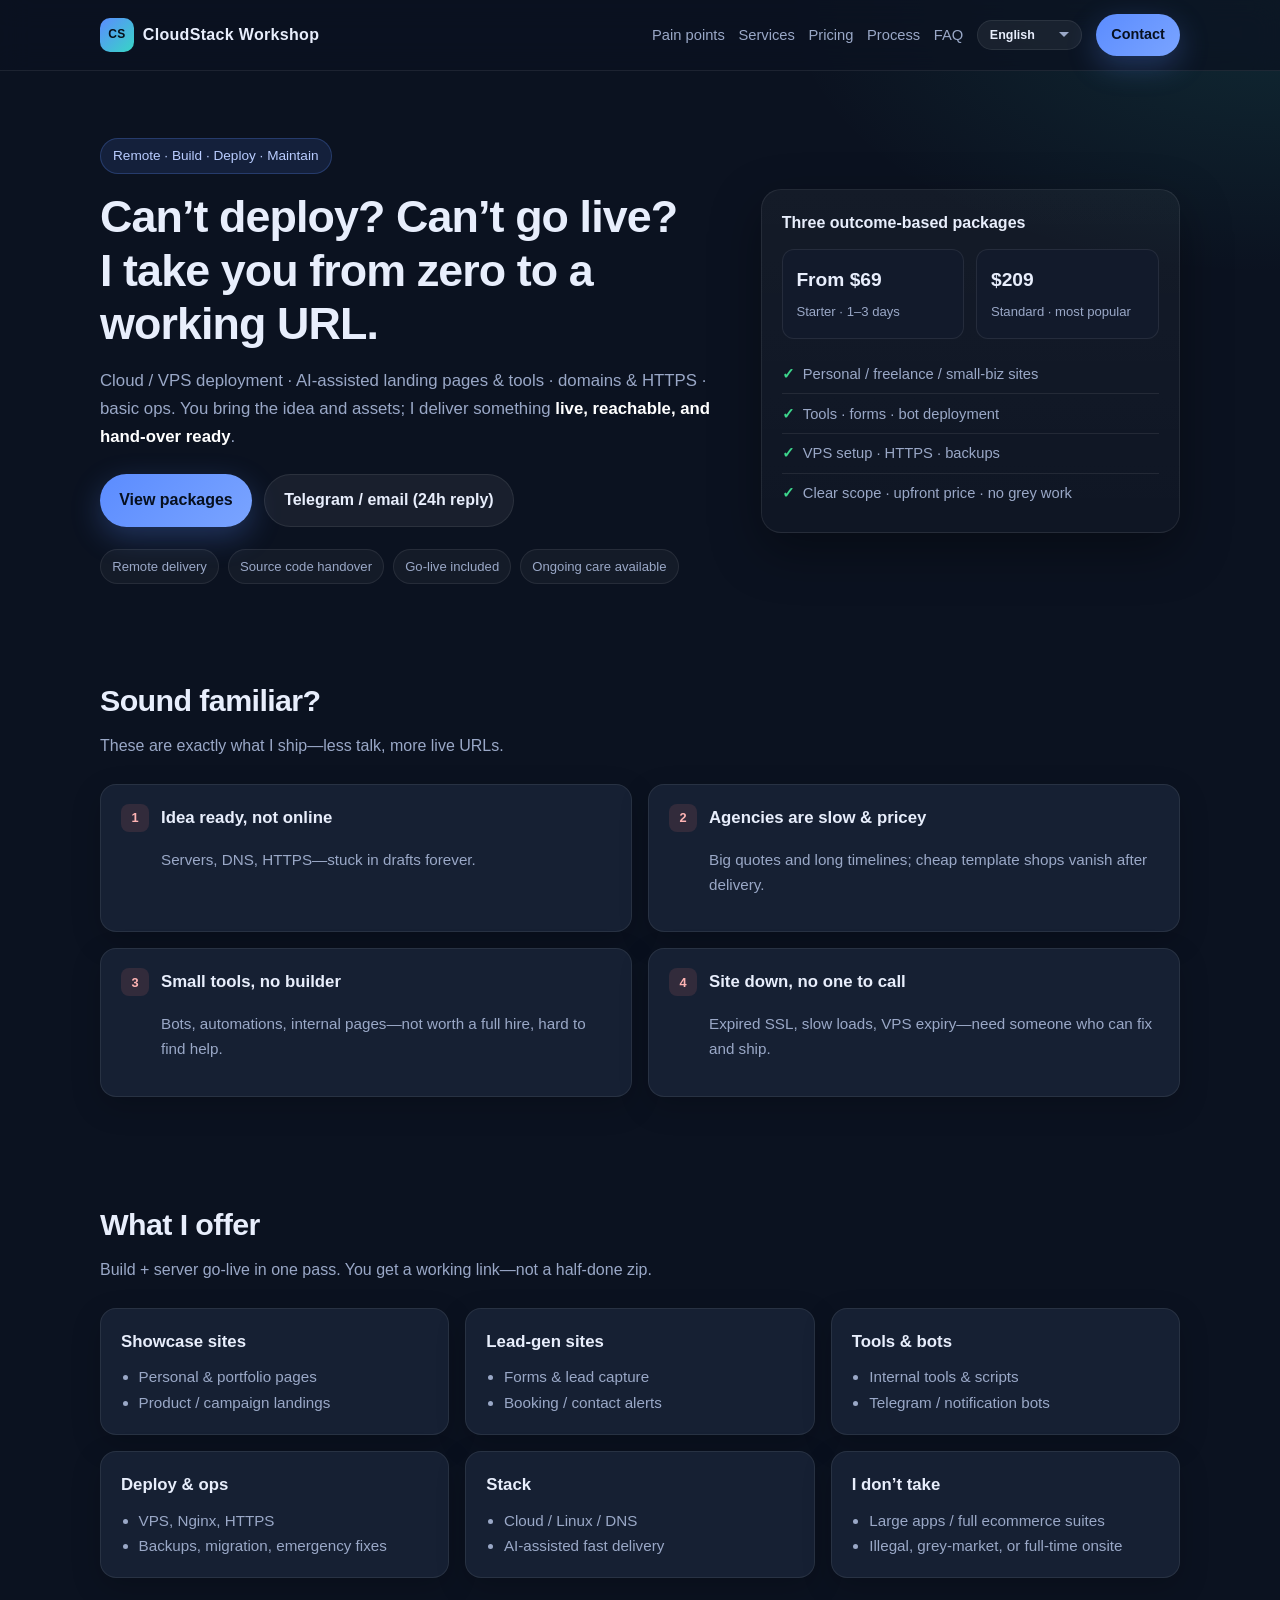
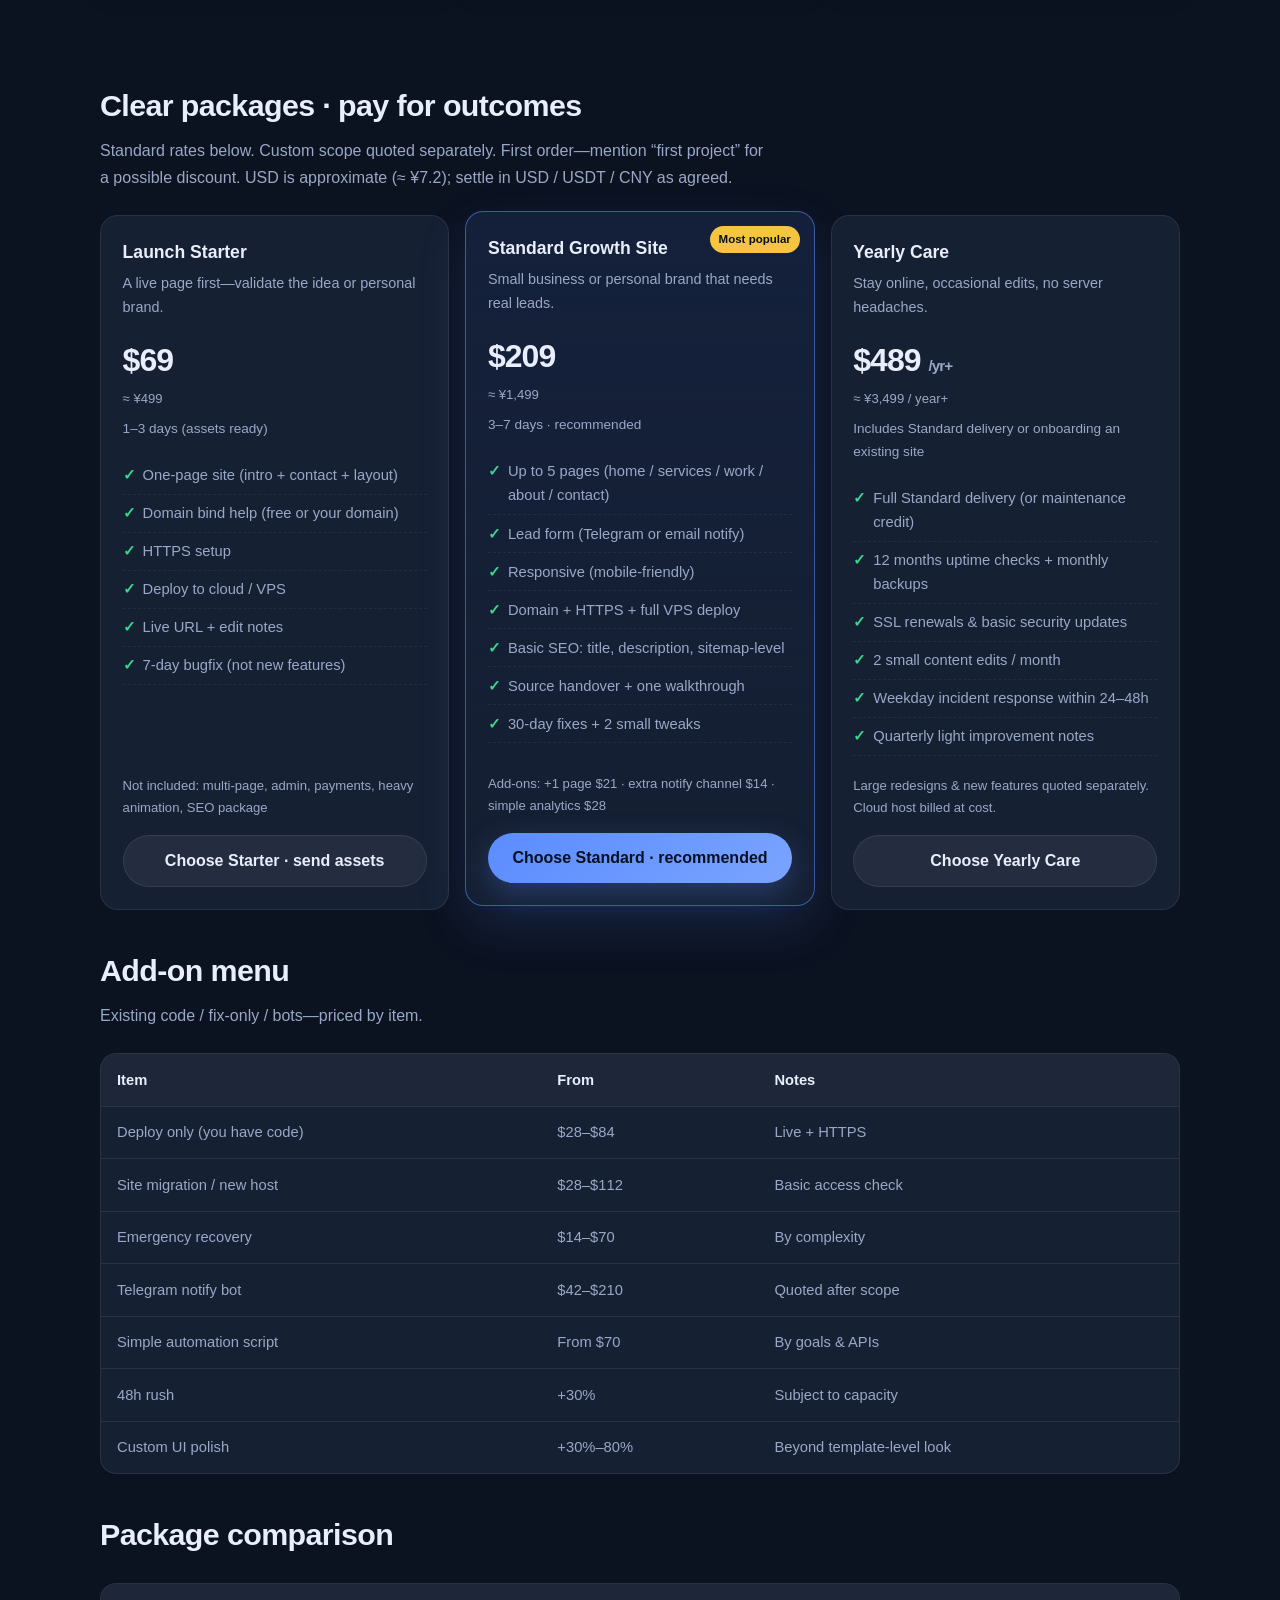
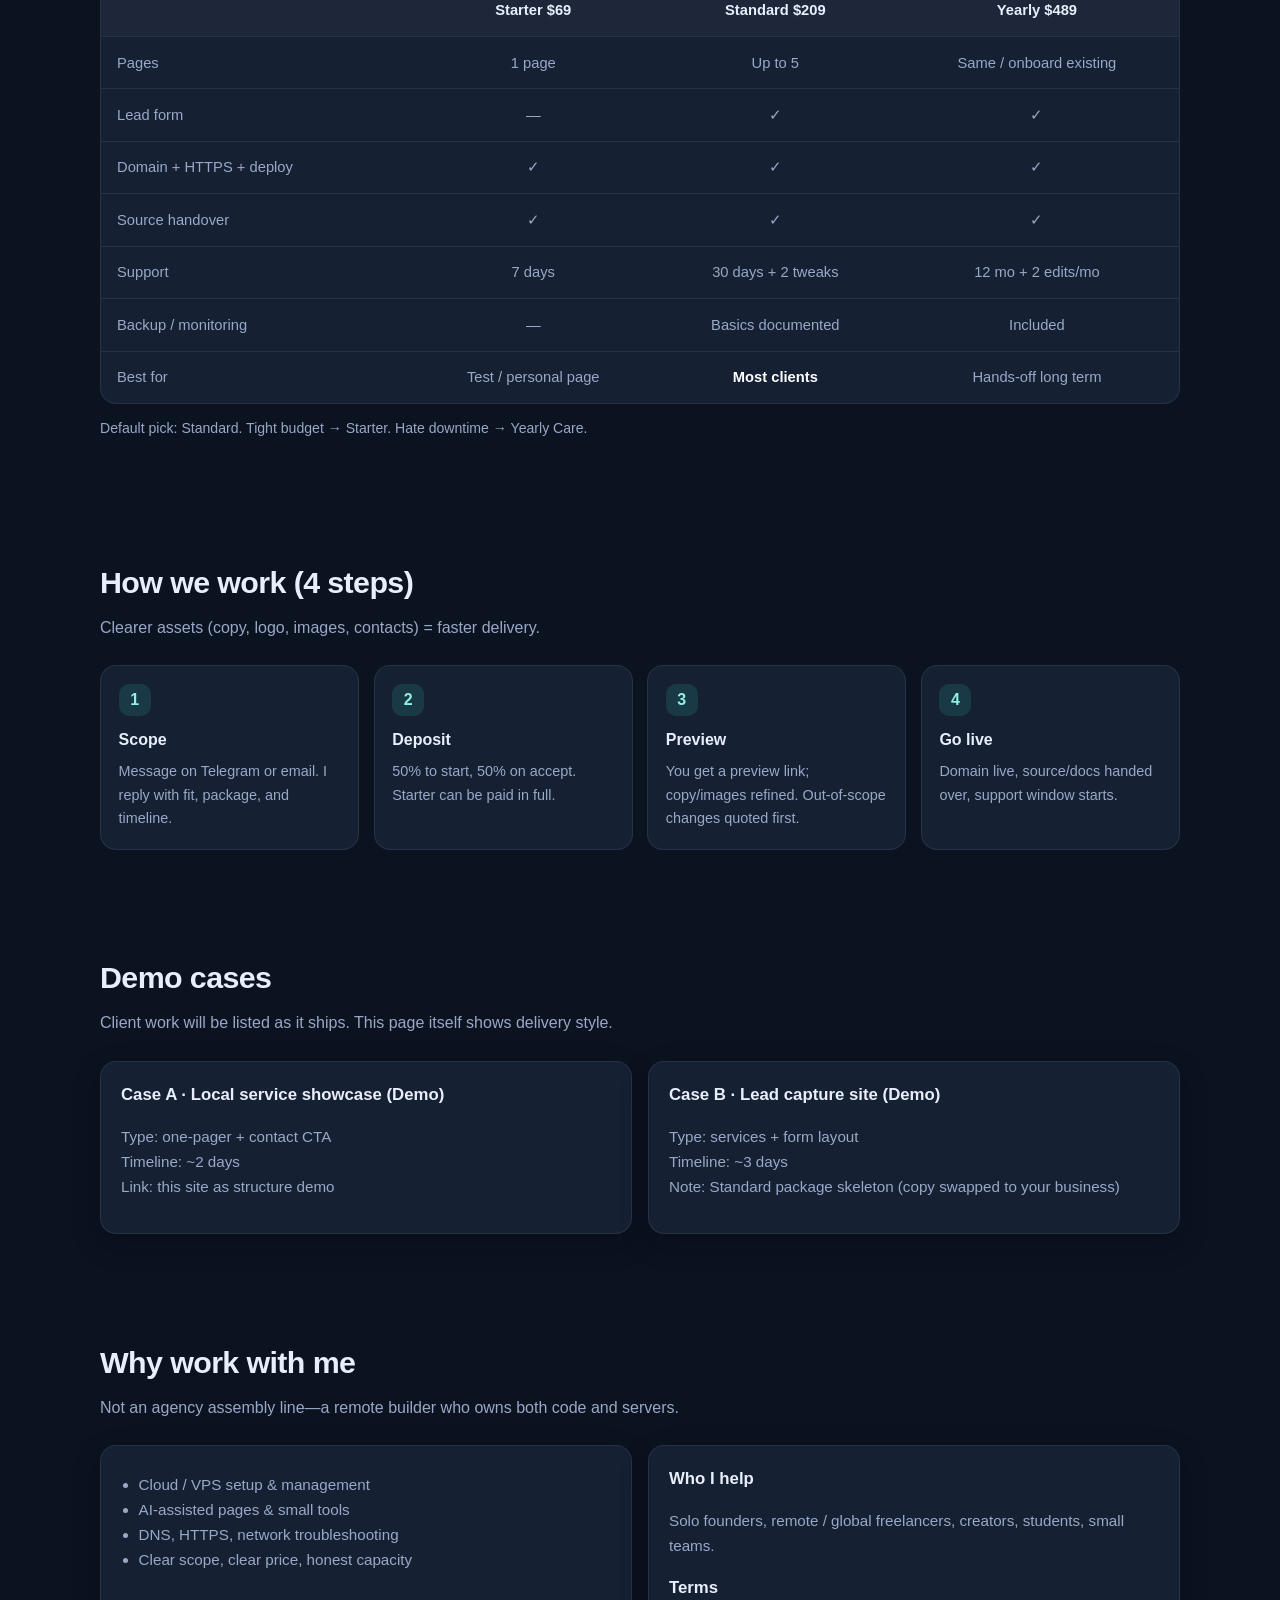
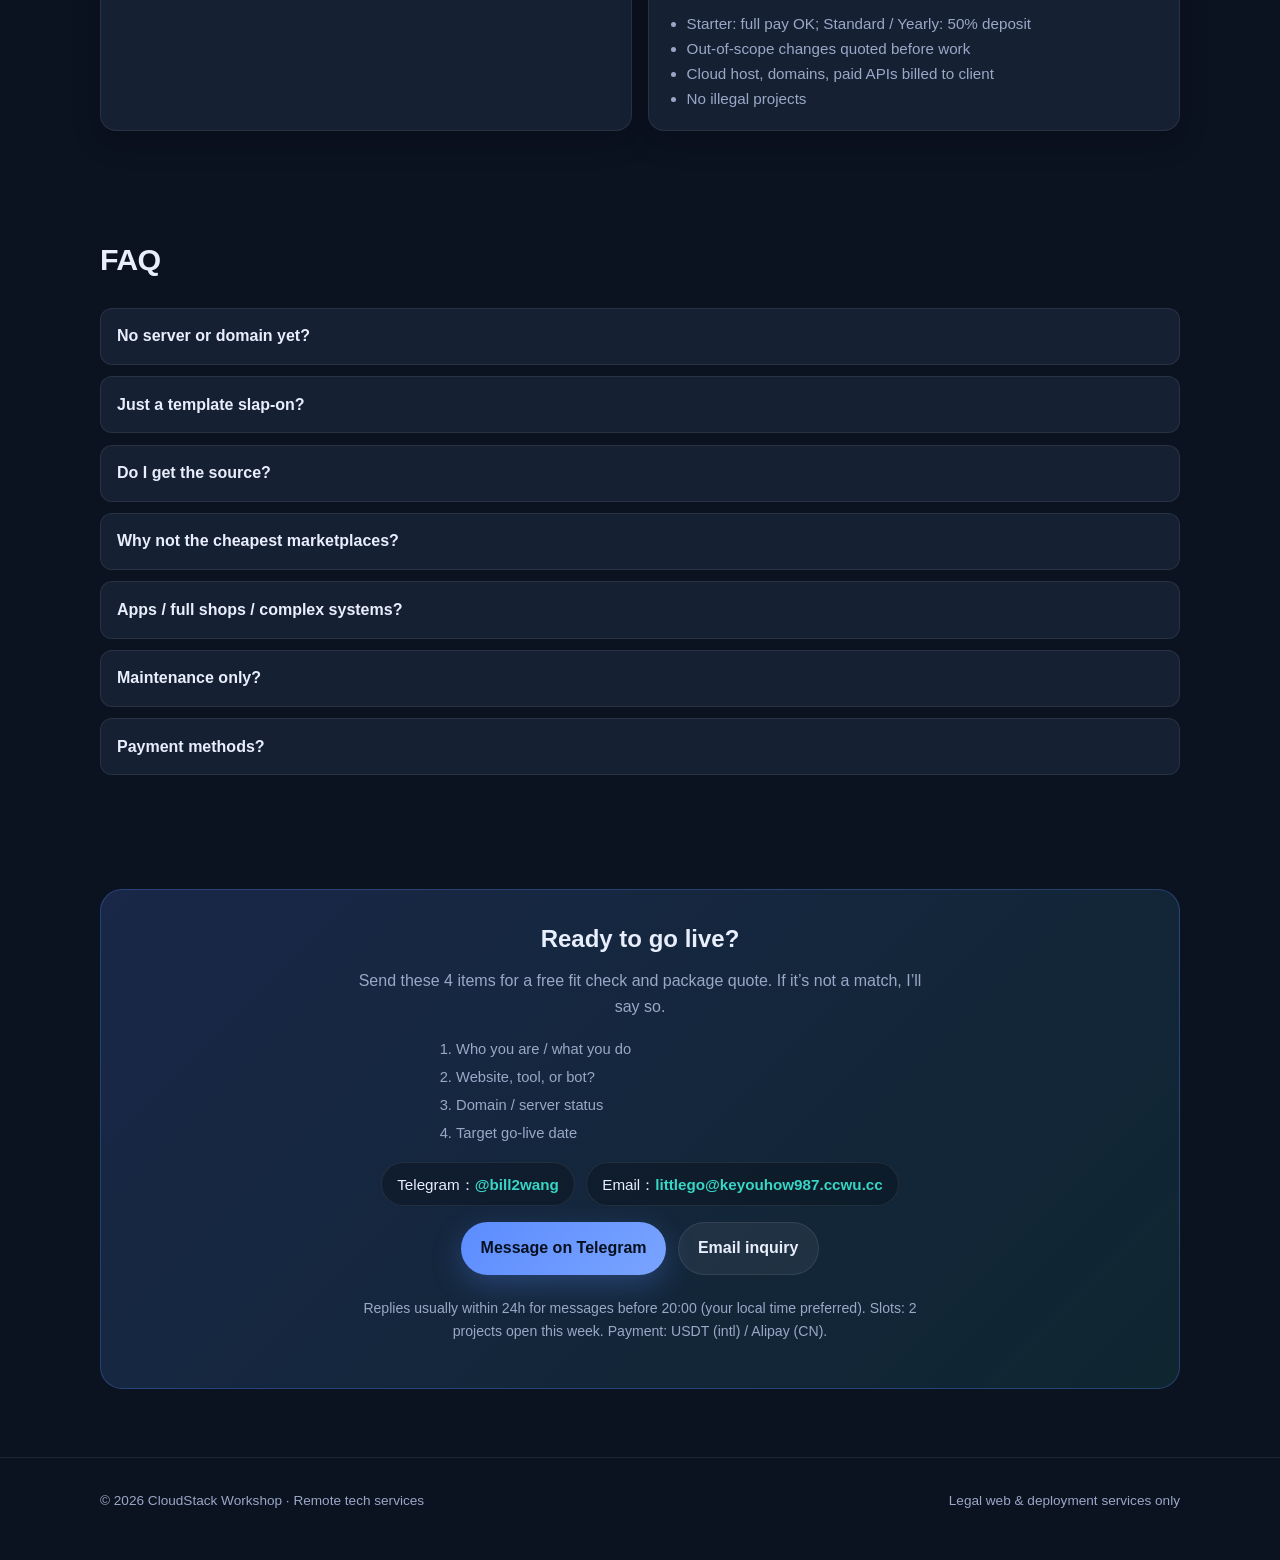
==== commit 944f76bb: "feat: add 11 popular languages with dropdown + i18n.js" ====
--- a/index.html
+++ b/index.html
@@ -87,26 +87,29 @@
     }
     .nav-links a:hover { color: var(--text); }
 
-    .lang-switch {
-      display: inline-flex;
+    .lang-select {
+      appearance: none;
+      -webkit-appearance: none;
       border: 1px solid var(--line);
       border-radius: 999px;
-      overflow: hidden;
-      background: rgba(255,255,255,0.04);
-    }
-    .lang-switch button {
-      border: 0;
-      background: transparent;
-      color: var(--muted);
+      background: rgba(255,255,255,0.06) url("data:image/svg+xml,%3Csvg xmlns='http://www.w3.org/2000/svg' width='12' height='8' viewBox='0 0 12 8'%3E%3Cpath fill='%239aa8c7' d='M1 1l5 5 5-5'/%3E%3C/svg%3E") no-repeat right 0.7rem center;
+      color: var(--text);
       font-weight: 700;
       font-size: 0.78rem;
-      padding: 0.4rem 0.65rem;
+      padding: 0.45rem 1.85rem 0.45rem 0.75rem;
       cursor: pointer;
       font-family: inherit;
-    }
-    .lang-switch button.active {
-      background: rgba(91, 140, 255, 0.25);
-      color: #fff;
+      max-width: 9.5rem;
+    }
+    .lang-select:focus {
+      outline: 1px solid rgba(91, 140, 255, 0.55);
+    }
+    html[dir="rtl"] .lang-select {
+      background-position: left 0.7rem center;
+      padding: 0.45rem 0.75rem 0.45rem 1.85rem;
+    }
+    html[dir="rtl"] body {
+      font-family: "Segoe UI", Tahoma, "Noto Naskh Arabic", "PingFang SC", sans-serif;
     }
 
     .btn {
@@ -514,10 +517,8 @@
         <a href="#pricing" data-i18n="nav_pricing">Pricing</a>
         <a class="hide-sm" href="#process" data-i18n="nav_process">Process</a>
         <a class="hide-sm" href="#faq">FAQ</a>
-        <div class="lang-switch" role="group" aria-label="Language">
-          <button type="button" id="btn-en" data-lang="en" class="active">EN</button>
-          <button type="button" id="btn-zh" data-lang="zh">中文</button>
-        </div>
+        <label class="sr-only" for="lang-select" style="position:absolute;width:1px;height:1px;overflow:hidden;clip:rect(0,0,0,0)">Language</label>
+        <select id="lang-select" class="lang-select" aria-label="Language"></select>
         <a class="btn btn-primary btn-sm" href="#contact" data-i18n="nav_cta">Contact</a>
       </nav>
     </div>
@@ -993,326 +994,35 @@
     </div>
   </footer>
 
+  <script src="i18n.js"></script>
   <script>
     document.getElementById("y").textContent = new Date().getFullYear();
 
-    const I18N = {
-      en: {
-        brand: "CloudStack Workshop",
-        title: "CloudStack Workshop · Websites & Deployment",
-        desc: "Remote website builds & VPS deployment in 3–7 days. Clear packages, source handover. Telegram & email.",
-        nav_pain: "Pain points",
-        nav_services: "Services",
-        nav_pricing: "Pricing",
-        nav_process: "Process",
-        nav_cta: "Contact",
-        hero_eyebrow: "Remote · Build · Deploy · Maintain",
-        hero_h1: "Can’t deploy? Can’t go live?<br />I take you from zero to a working URL.",
-        hero_lead: "Cloud / VPS deployment · AI-assisted landing pages &amp; tools · domains &amp; HTTPS · basic ops. You bring the idea and assets; I deliver something <strong style=\"color:#fff\">live, reachable, and hand-over ready</strong>.",
-        hero_btn_pricing: "View packages",
-        hero_btn_contact: "Telegram / email (24h reply)",
-        chip1: "Remote delivery",
-        chip2: "Source code handover",
-        chip3: "Go-live included",
-        chip4: "Ongoing care available",
-        hero_card_title: "Three outcome-based packages",
-        stat1_price: "From $69",
-        stat1_sub: "Starter · 1–3 days",
-        stat2_price: "$209",
-        stat2_sub: "Standard · most popular",
-        mini1: "Personal / freelance / small-biz sites",
-        mini2: "Tools · forms · bot deployment",
-        mini3: "VPS setup · HTTPS · backups",
-        mini4: "Clear scope · upfront price · no grey work",
-        pain_h2: "Sound familiar?",
-        pain_p: "These are exactly what I ship—less talk, more live URLs.",
-        pain1_t: "Idea ready, not online",
-        pain1_p: "Servers, DNS, HTTPS—stuck in drafts forever.",
-        pain2_t: "Agencies are slow & pricey",
-        pain2_p: "Big quotes and long timelines; cheap template shops vanish after delivery.",
-        pain3_t: "Small tools, no builder",
-        pain3_p: "Bots, automations, internal pages—not worth a full hire, hard to find help.",
-        pain4_t: "Site down, no one to call",
-        pain4_p: "Expired SSL, slow loads, VPS expiry—need someone who can fix and ship.",
-        svc_h2: "What I offer",
-        svc_p: "Build + server go-live in one pass. You get a working link—not a half-done zip.",
-        svc1_t: "Showcase sites", svc1_1: "Personal & portfolio pages", svc1_2: "Product / campaign landings",
-        svc2_t: "Lead-gen sites", svc2_1: "Forms & lead capture", svc2_2: "Booking / contact alerts",
-        svc3_t: "Tools & bots", svc3_1: "Internal tools & scripts", svc3_2: "Telegram / notification bots",
-        svc4_t: "Deploy & ops", svc4_1: "VPS, Nginx, HTTPS", svc4_2: "Backups, migration, emergency fixes",
-        svc5_t: "Stack", svc5_1: "Cloud / Linux / DNS", svc5_2: "AI-assisted fast delivery",
-        svc6_t: "I don’t take", svc6_1: "Large apps / full ecommerce suites", svc6_2: "Illegal, grey-market, or full-time onsite",
-        price_h2: "Clear packages · pay for outcomes",
-        price_p: "Standard rates below. Custom scope quoted separately. First order—mention “first project” for a possible discount. USD is approximate (≈ ¥7.2); settle in USD / USDT / CNY as agreed.",
-        p1_name: "Launch Starter",
-        p1_desc: "A live page first—validate the idea or personal brand.",
-        p1_price: "$69", p1_price_sub: "≈ ¥499", p1_cycle: "1–3 days (assets ready)",
-        p1_l1: "One-page site (intro + contact + layout)",
-        p1_l2: "Domain bind help (free or your domain)",
-        p1_l3: "HTTPS setup",
-        p1_l4: "Deploy to cloud / VPS",
-        p1_l5: "Live URL + edit notes",
-        p1_l6: "7-day bugfix (not new features)",
-        p1_ex: "Not included: multi-page, admin, payments, heavy animation, SEO package",
-        p1_btn: "Choose Starter · send assets",
-        p2_badge: "Most popular",
-        p2_name: "Standard Growth Site",
-        p2_desc: "Small business or personal brand that needs real leads.",
-        p2_price: "$209", p2_price_sub: "≈ ¥1,499", p2_cycle: "3–7 days · recommended",
-        p2_l1: "Up to 5 pages (home / services / work / about / contact)",
-        p2_l2: "Lead form (Telegram or email notify)",
-        p2_l3: "Responsive (mobile-friendly)",
-        p2_l4: "Domain + HTTPS + full VPS deploy",
-        p2_l5: "Basic SEO: title, description, sitemap-level",
-        p2_l6: "Source handover + one walkthrough",
-        p2_l7: "30-day fixes + 2 small tweaks",
-        p2_ex: "Add-ons: +1 page $21 · extra notify channel $14 · simple analytics $28",
-        p2_btn: "Choose Standard · recommended",
-        p3_name: "Yearly Care",
-        p3_desc: "Stay online, occasional edits, no server headaches.",
-        p3_price: "$489 <small>/yr+</small>", p3_price_sub: "≈ ¥3,499 / year+",
-        p3_cycle: "Includes Standard delivery or onboarding an existing site",
-        p3_l1: "Full Standard delivery (or maintenance credit)",
-        p3_l2: "12 months uptime checks + monthly backups",
-        p3_l3: "SSL renewals & basic security updates",
-        p3_l4: "2 small content edits / month",
-        p3_l5: "Weekday incident response within 24–48h",
-        p3_l6: "Quarterly light improvement notes",
-        p3_ex: "Large redesigns & new features quoted separately. Cloud host billed at cost.",
-        p3_btn: "Choose Yearly Care",
-        add_h2: "Add-on menu", add_p: "Existing code / fix-only / bots—priced by item.",
-        th_item: "Item", th_price: "From", th_note: "Notes",
-        a1: "Deploy only (you have code)", a1p: "$28–$84", a1n: "Live + HTTPS",
-        a2: "Site migration / new host", a2p: "$28–$112", a2n: "Basic access check",
-        a3: "Emergency recovery", a3p: "$14–$70", a3n: "By complexity",
-        a4: "Telegram notify bot", a4p: "$42–$210", a4n: "Quoted after scope",
-        a5: "Simple automation script", a5p: "From $70", a5n: "By goals & APIs",
-        a6: "48h rush", a6p: "+30%", a6n: "Subject to capacity",
-        a7: "Custom UI polish", a7p: "+30%–80%", a7n: "Beyond template-level look",
-        cmp_h2: "Package comparison",
-        cmp_c1: "Starter $69", cmp_c2: "Standard $209", cmp_c3: "Yearly $489",
-        cmp_r1: "Pages", cmp_r1a: "1 page", cmp_r1b: "Up to 5", cmp_r1c: "Same / onboard existing",
-        cmp_r2: "Lead form", cmp_r3: "Domain + HTTPS + deploy", cmp_r4: "Source handover",
-        cmp_r5: "Support", cmp_r5a: "7 days", cmp_r5b: "30 days + 2 tweaks", cmp_r5c: "12 mo + 2 edits/mo",
-        cmp_r6: "Backup / monitoring", cmp_r6b: "Basics documented", cmp_r6c: "Included",
-        cmp_r7: "Best for", cmp_r7a: "Test / personal page", cmp_r7b: "Most clients", cmp_r7c: "Hands-off long term",
-        cmp_note: "Default pick: Standard. Tight budget → Starter. Hate downtime → Yearly Care.",
-        proc_h2: "How we work (4 steps)",
-        proc_p: "Clearer assets (copy, logo, images, contacts) = faster delivery.",
-        proc1_t: "Scope", proc1_p: "Message on Telegram or email. I reply with fit, package, and timeline.",
-        proc2_t: "Deposit", proc2_p: "50% to start, 50% on accept. Starter can be paid in full.",
-        proc3_t: "Preview", proc3_p: "You get a preview link; copy/images refined. Out-of-scope changes quoted first.",
-        proc4_t: "Go live", proc4_p: "Domain live, source/docs handed over, support window starts.",
-        cases_h2: "Demo cases",
-        cases_p: "Client work will be listed as it ships. This page itself shows delivery style.",
-        case1_t: "Case A · Local service showcase (Demo)",
-        case1_p: "Type: one-pager + contact CTA<br />Timeline: ~2 days<br />Link: this site as structure demo",
-        case2_t: "Case B · Lead capture site (Demo)",
-        case2_p: "Type: services + form layout<br />Timeline: ~3 days<br />Note: Standard package skeleton (copy swapped to your business)",
-        about_h2: "Why work with me",
-        about_p: "Not an agency assembly line—a remote builder who owns both code and servers.",
-        about_l1: "Cloud / VPS setup & management",
-        about_l2: "AI-assisted pages & small tools",
-        about_l3: "DNS, HTTPS, network troubleshooting",
-        about_l4: "Clear scope, clear price, honest capacity",
-        about_who_t: "Who I help",
-        about_who_p: "Solo founders, remote / global freelancers, creators, students, small teams.",
-        about_terms_t: "Terms",
-        about_t1: "Starter: full pay OK; Standard / Yearly: 50% deposit",
-        about_t2: "Out-of-scope changes quoted before work",
-        about_t3: "Cloud host, domains, paid APIs billed to client",
-        about_t4: "No illegal projects",
-        faq_h2: "FAQ",
-        faq1_q: "No server or domain yet?",
-        faq1_a: "Fine. I help register/bind. Cheap cloud host is fine—you pay the provider (or I purchase at cost).",
-        faq2_q: "Just a template slap-on?",
-        faq2_a: "I use efficient stacks for speed, customized to your copy and structure. Unique design is an add-on.",
-        faq3_q: "Do I get the source?",
-        faq3_a: "Yes—after final payment, source and deploy notes are yours.",
-        faq4_q: "Why not the cheapest marketplaces?",
-        faq4_a: "Cheaper shops often skip real go-live. Agencies cost more for teams. You pay for a live result you can maintain.",
-        faq5_q: "Apps / full shops / complex systems?",
-        faq5_a: "I can phase-evaluate. If it’s a bad fit I’ll say no—better than a half-built mess.",
-        faq6_q: "Maintenance only?",
-        faq6_a: "Yes. Existing sites can buy ops / emergency / migration only.",
-        faq7_q: "Payment methods?",
-        faq7_a: "USDT preferred for international clients; Alipay for CN. Invoice needs: tell me before order.",
-        cta_h2: "Ready to go live?",
-        cta_p: "Send these 4 items for a free fit check and package quote. If it’s not a match, I’ll say so.",
-        cta_c1: "Who you are / what you do",
-        cta_c2: "Website, tool, or bot?",
-        cta_c3: "Domain / server status",
-        cta_c4: "Target go-live date",
-        cta_tg: "Message on Telegram",
-        cta_mail: "Email inquiry",
-        cta_note: "Replies usually within 24h for messages before 20:00 (your local time preferred). Slots: 2 projects open this week. Payment: USDT (intl) / Alipay (CN).",
-        foot_tag: "Remote tech services",
-        foot_legal: "Legal web & deployment services only",
-        mail_subject: "Project inquiry",
-        mail_body: "1) Use case:\n2) Domain/server:\n3) Go-live target:\n4) Budget: $69 / $209 / $489 / TBD"
-      },
-      zh: {
-        brand: "云栈工坊",
-        title: "云栈工坊 · 建站与部署接单",
-        desc: "远程建站与 VPS 部署：3–7 天上线网站、小工具与基础运维。透明套餐，源码可移交。",
-        nav_pain: "痛点",
-        nav_services: "服务",
-        nav_pricing: "套餐",
-        nav_process: "流程",
-        nav_cta: "立即咨询",
-        hero_eyebrow: "远程交付 · 建站 / 部署 / 运维",
-        hero_h1: "不会部署？不会上线？<br />我帮你从 0 做到能访问。",
-        hero_lead: "擅长：云服务器 / VPS 部署 · AI 快速开发落地页与小工具 · 域名 HTTPS · 基础运维。你提供想法和资料，我负责做成<strong style=\"color:#fff\">线上可打开、可交付</strong>的结果。",
-        hero_btn_pricing: "查看套餐与价格",
-        hero_btn_contact: "TG / 邮件咨询（24h 内回复）",
-        chip1: "远程交付",
-        chip2: "源码可移交",
-        chip3: "含上线部署",
-        chip4: "支持后续维护",
-        hero_card_title: "三档结果导向套餐",
-        stat1_price: "¥499 起",
-        stat1_sub: "体验包 · 1–3 天",
-        stat2_price: "¥1,499",
-        stat2_sub: "标准包 · 最受欢迎",
-        mini1: "个人 / 自由职业 / 小生意获客站",
-        mini2: "小工具 · 表单 · 机器人部署",
-        mini3: "VPS 初始化 · HTTPS · 备份运维",
-        mini4: "范围写清 · 价格先讲明 · 不接灰产",
-        pain_h2: "你是不是正在为这些事浪费时间？",
-        pain_p: "这些问题，正是我的服务范围——少说话，多上线。",
-        pain1_t: "有想法，上不了线",
-        pain1_p: "不会买服务器、配域名、上 HTTPS，方案一直停在草稿里。",
-        pain2_t: "找人做站又贵又慢",
-        pain2_p: "公司报价高、周期长；便宜模板店做完没人管、也部署不好。",
-        pain3_t: "小工具没人做",
-        pain3_p: "机器人、自动化、内部效率页，不值请全职，又找不到靠谱的人。",
-        pain4_t: "网站挂了不知道找谁",
-        pain4_p: "证书过期、访问慢、机器到期迁移——需要有人能排障、能交付。",
-        svc_h2: "服务范围",
-        svc_p: "把「开发 + 服务器上线」一次做完，你拿到的是可访问链接，不是半成品压缩包。",
-        svc1_t: "展示型网站", svc1_1: "个人站、作品页", svc1_2: "产品介绍、活动落地页",
-        svc2_t: "获客小站", svc2_1: "表单线索收集", svc2_2: "预约 / 联系通知",
-        svc3_t: "小工具 & 机器人", svc3_1: "内部效率页、脚本", svc3_2: "Telegram / 通知类机器人",
-        svc4_t: "部署运维", svc4_1: "VPS 初始化、Nginx、HTTPS", svc4_2: "备份、迁移、挂了急救",
-        svc5_t: "技术栈", svc5_1: "云服务器 / Linux / 域名", svc5_2: "AI 辅助快速落地页面与工具",
-        svc6_t: "明确不做", svc6_1: "大型 APP、复杂全站电商", svc6_2: "违法灰产 / 长期驻场",
-        price_h2: "透明套餐 · 按结果付费",
-        price_p: "以下为常见标准价。需求特殊可加项报价。学生 / 首单可备注「首单」，酌情优惠。英文页显示美元约价（≈ ¥7.2），可按约定用 USDT / 人民币结算。",
-        p1_name: "上线体验包",
-        p1_desc: "先有一个能打开的页面，验证想法 / 个人展示。",
-        p1_price: "¥499", p1_price_sub: "≈ $69", p1_cycle: "周期 1–3 天（资料齐全时）",
-        p1_l1: "单页展示站（介绍 + 联系 + 基础排版）",
-        p1_l2: "域名绑定协助（免费或自有域名）",
-        p1_l3: "HTTPS 证书配置",
-        p1_l4: "部署到云服务器 / VPS",
-        p1_l5: "交付访问链接 + 修改说明",
-        p1_l6: "售后：7 天内 Bug 修复（非新需求）",
-        p1_ex: "不含：多页面、后台、支付、复杂动画、SEO 优化包",
-        p1_btn: "选体验包 · 发我文案资料",
-        p2_badge: "最受欢迎",
-        p2_name: "标准获客站",
-        p2_desc: "小生意、个人品牌、需要留资的正经线上门面。",
-        p2_price: "¥1,499", p2_price_sub: "≈ $209", p2_cycle: "周期 3–7 天 · 主推",
-        p2_l1: "最多 5 个页面（首页 / 服务 / 案例 / 关于 / 联系）",
-        p2_l2: "联系表单或线索收集（通知 TG 或邮箱）",
-        p2_l3: "响应式（手机可正常浏览）",
-        p2_l4: "域名 + HTTPS + VPS 部署全流程",
-        p2_l5: "基础 SEO：标题、描述、Sitemap 级配置",
-        p2_l6: "源码移交 + 1 次使用培训",
-        p2_l7: "售后：30 天缺陷修复 + 2 次小改",
-        p2_ex: "可选：加 1 页 +¥150 · 多渠道通知 +¥100 · 简易统计 +¥200",
-        p2_btn: "选标准包 · 主推",
-        p3_name: "年度护航",
-        p3_desc: "要稳定在线、偶尔改、不想自己折腾服务器。",
-        p3_price: "¥3,499 <small>/ 年起</small>", p3_price_sub: "≈ $489 / year+",
-        p3_cycle: "含标准交付或接入已有站 · 详询",
-        p3_l1: "含「标准获客站」全套交付（或折算接入维护）",
-        p3_l2: "12 个月监控存活 + 每月备份",
-        p3_l3: "SSL 续期协助、基础安全更新",
-        p3_l4: "每月 2 次小改版额度",
-        p3_l5: "工作日 24–48h 内故障响应",
-        p3_l6: "季度 1 次简单优化建议",
-        p3_ex: "不含大型改版与全新功能（可另报价）。云主机费实报实销。",
-        p3_btn: "选年度护航 · 省心",
-        add_h2: "加项价目", add_p: "已有代码 / 只修不建 / 机器人等，按项计价。",
-        th_item: "加项", th_price: "参考价", th_note: "说明",
-        a1: "仅服务器部署（已有代码）", a1p: "¥200–600", a1n: "上线跑通 + HTTPS",
-        a2: "网站迁移 / 换机", a2p: "¥200–800", a2n: "含基础验证访问",
-        a3: "挂了急救（排障恢复）", a3p: "¥100–500", a3n: "按复杂度",
-        a4: "Telegram 通知机器人", a4p: "¥300–1,500", a4n: "需求确认后报价",
-        a5: "简单自动化脚本", a5p: "¥500 起", a5n: "按目标与接口",
-        a6: "加急 48h 交付", a6p: "+30%", a6n: "视档期",
-        a7: "额外设计感定制 UI", a7p: "+30%–80%", a7n: "非模板级视觉",
-        cmp_h2: "三套餐对比",
-        cmp_c1: "体验包 ¥499", cmp_c2: "标准包 ¥1,499", cmp_c3: "年度护航 ¥3,499",
-        cmp_r1: "页面规模", cmp_r1a: "1 页", cmp_r1b: "最多 5 页", cmp_r1c: "同标准 / 接入已有站",
-        cmp_r2: "表单留资", cmp_r3: "域名 + HTTPS + 部署", cmp_r4: "源码移交",
-        cmp_r5: "售后", cmp_r5a: "7 天", cmp_r5b: "30 天 + 2 次小改", cmp_r5c: "12 个月 + 月 2 次小改",
-        cmp_r6: "备份 / 监控", cmp_r6b: "基础说明", cmp_r6c: "✓ 含",
-        cmp_r7: "推荐人群", cmp_r7a: "试水 / 个人页", cmp_r7b: "大多数客户", cmp_r7c: "要省心长期在线",
-        cmp_note: "主推：默认选标准包；预算紧用体验包；怕挂站升年度护航。",
-        proc_h2: "怎么合作（4 步）",
-        proc_p: "资料越齐（文案、logo、图片、联系方式），交付越快。",
-        proc1_t: "沟通需求", proc1_p: "Telegram 或邮件说明要什么，我回复能否做、哪一档、多久。",
-        proc2_t: "定金启动", proc2_p: "标准：定金 50%，验收尾款 50%。体验包可全款。",
-        proc3_t: "制作预览", proc3_p: "给你预览链接，改文案与图片，范围外先报价再改。",
-        proc4_t: "上线交付", proc4_p: "域名生效、源码 / 文档移交，售后计时开始。",
-        cases_h2: "演示案例",
-        cases_p: "真实客户案例将持续更新。本页本身可作为交付风格示意。",
-        case1_t: "案例 A · 本地服务展示站（Demo）",
-        case1_p: "类型：单页 + 联系引流<br />周期：约 2 天<br />链接：本页即 Demo 结构示意",
-        case2_t: "案例 B · 线索收集站（Demo）",
-        case2_p: "类型：服务介绍 + 表单留资结构<br />周期：约 3 天<br />说明：标准获客站页面骨架（可按业务改文案）",
-        about_h2: "为什么找我",
-        about_p: "不是大公司报价流水线，而是能独立完成「开发 + 服务器上线」的远程协作者。",
-        about_l1: "熟练搭建与管理云服务器 / VPS",
-        about_l2: "AI 辅助快速实现页面与小工具",
-        about_l3: "熟悉域名、HTTPS、基础网络与部署排障",
-        about_l4: "范围写清楚、价格先讲明、能做再说能做",
-        about_who_t: "服务对象",
-        about_who_p: "个体户、出海 / 远程协作、内容创作者、学生创业、小型团队。",
-        about_terms_t: "合作须知",
-        about_t1: "体验包可全款；标准 / 年度定金 50%",
-        about_t2: "超出范围先报价再改",
-        about_t3: "云主机、域名、付费 API 默认客户自付",
-        about_t4: "不承接违法违规业务",
-        faq_h2: "常见问题",
-        faq1_q: "我没有服务器和域名怎么办？",
-        faq1_a: "可以。我协助注册 / 绑定；服务器可用低价云主机，费用你自付或代购实报实销。",
-        faq2_q: "会不会用模板随便套？",
-        faq2_a: "会用高效方案快速交付，但按你的文案与结构定制；需要独特设计可加项。",
-        faq3_q: "源码给我吗？",
-        faq3_a: "全款后源码与部署说明移交，你可自由处置。",
-        faq4_q: "为什么比某宝便宜店贵，又比代理公司便宜？",
-        faq4_a: "比「只交模板不负责上线」更完整；比「公司团队报价」更轻。你为的是可访问的结果 + 可维护。",
-        faq5_q: "能开发 App / 商城 / 很复杂的系统吗？",
-        faq5_a: "复杂项目可评估拆阶段；不适合的会直接说不做，避免烂尾。",
-        faq6_q: "只要维护、不要新建可以吗？",
-        faq6_a: "可以。已有网站可只买运维 / 急救 / 迁移，按加项或另报价。",
-        faq7_q: "怎么付款？支持发票吗？",
-        faq7_a: "海外优先 USDT；国内可用支付宝。如需发票请下单前说明。",
-        cta_h2: "准备好上线了吗？",
-        cta_p: "发我这 4 样，我就能报档期与套餐。咨询免费；不合适会直说。",
-        cta_c1: "你是谁 / 做什么的",
-        cta_c2: "要网站还是工具 / 机器人",
-        cta_c3: "有没有域名和服务器",
-        cta_c4: "希望多久上线",
-        cta_tg: "Telegram 咨询",
-        cta_mail: "发邮件询盘",
-        cta_note: "工作时间：每天 20:00 前询盘，一般 24h 内回复。当前档期：本周还可接 2 单。收款：支付宝 / 可协商 USDT。",
-        foot_tag: "远程技术服务",
-        foot_legal: "本站仅提供合法合规的网站与部署服务",
-        mail_subject: "建站咨询",
-        mail_body: "1）用途：\n2）域名/服务器：\n3）期望上线时间：\n4）预算：499 / 1499 / 3499 / 待定"
-      }
-    };
+    const META = window.CSW_LANG_META || [];
+    const I18N = window.I18N || { en: {} };
+    const SUPPORTED = new Set(META.map((m) => m.code));
+    const select = document.getElementById("lang-select");
+
+    META.forEach((m) => {
+      const opt = document.createElement("option");
+      opt.value = m.code;
+      opt.textContent = m.label;
+      select.appendChild(opt);
+    });
+
+    function metaOf(code) {
+      return META.find((m) => m.code === code) || { code: "en", htmlLang: "en", dir: "ltr" };
+    }
 
     function applyLang(lang) {
-      const dict = I18N[lang] || I18N.en;
-      document.documentElement.lang = lang === "zh" ? "zh-CN" : "en";
-      document.title = dict.title;
-      const meta = document.querySelector('meta[name="description"]');
-      if (meta) meta.setAttribute("content", dict.desc);
+      if (!SUPPORTED.has(lang)) lang = "en";
+      const dict = I18N[lang] || I18N.en || {};
+      const meta = metaOf(lang);
+      document.documentElement.lang = meta.htmlLang || "en";
+      document.documentElement.dir = meta.dir || "ltr";
+      document.title = dict.title || document.title;
+      const metaEl = document.querySelector('meta[name="description"]');
+      if (metaEl && dict.desc) metaEl.setAttribute("content", dict.desc);
 
       document.querySelectorAll("[data-i18n]").forEach((el) => {
         const key = el.getAttribute("data-i18n");
@@ -1326,29 +1036,32 @@
       const mail = document.getElementById("mail-btn");
       if (mail) {
         const q = new URLSearchParams({
-          subject: dict.mail_subject,
-          body: dict.mail_body
+          subject: dict.mail_subject || "Project inquiry",
+          body: dict.mail_body || ""
         });
         mail.href = "mailto:littlego@keyouhow987.ccwu.cc?" + q.toString();
-        mail.textContent = dict.cta_mail;
+        if (dict.cta_mail) mail.textContent = dict.cta_mail;
       }
 
-      document.getElementById("btn-en").classList.toggle("active", lang === "en");
-      document.getElementById("btn-zh").classList.toggle("active", lang === "zh");
+      select.value = lang;
       localStorage.setItem("csw_lang", lang);
     }
 
     function preferLang() {
       const saved = localStorage.getItem("csw_lang");
-      if (saved === "en" || saved === "zh") return saved;
-      // International-first: default EN unless browser is clearly Chinese
-      const nav = (navigator.language || "").toLowerCase();
-      if (nav.startsWith("zh")) return "zh";
+      if (saved && SUPPORTED.has(saved)) return saved;
+      const nav = (navigator.language || navigator.userLanguage || "en").toLowerCase();
+      const map = [
+        ["zh", "zh"], ["es", "es"], ["pt", "pt"], ["fr", "fr"], ["de", "de"],
+        ["ja", "ja"], ["ko", "ko"], ["ru", "ru"], ["id", "id"], ["ar", "ar"]
+      ];
+      for (const [prefix, code] of map) {
+        if (nav.startsWith(prefix)) return code;
+      }
       return "en";
     }
 
-    document.getElementById("btn-en").addEventListener("click", () => applyLang("en"));
-    document.getElementById("btn-zh").addEventListener("click", () => applyLang("zh"));
+    select.addEventListener("change", () => applyLang(select.value));
     applyLang(preferLang());
   </script>
 </body>
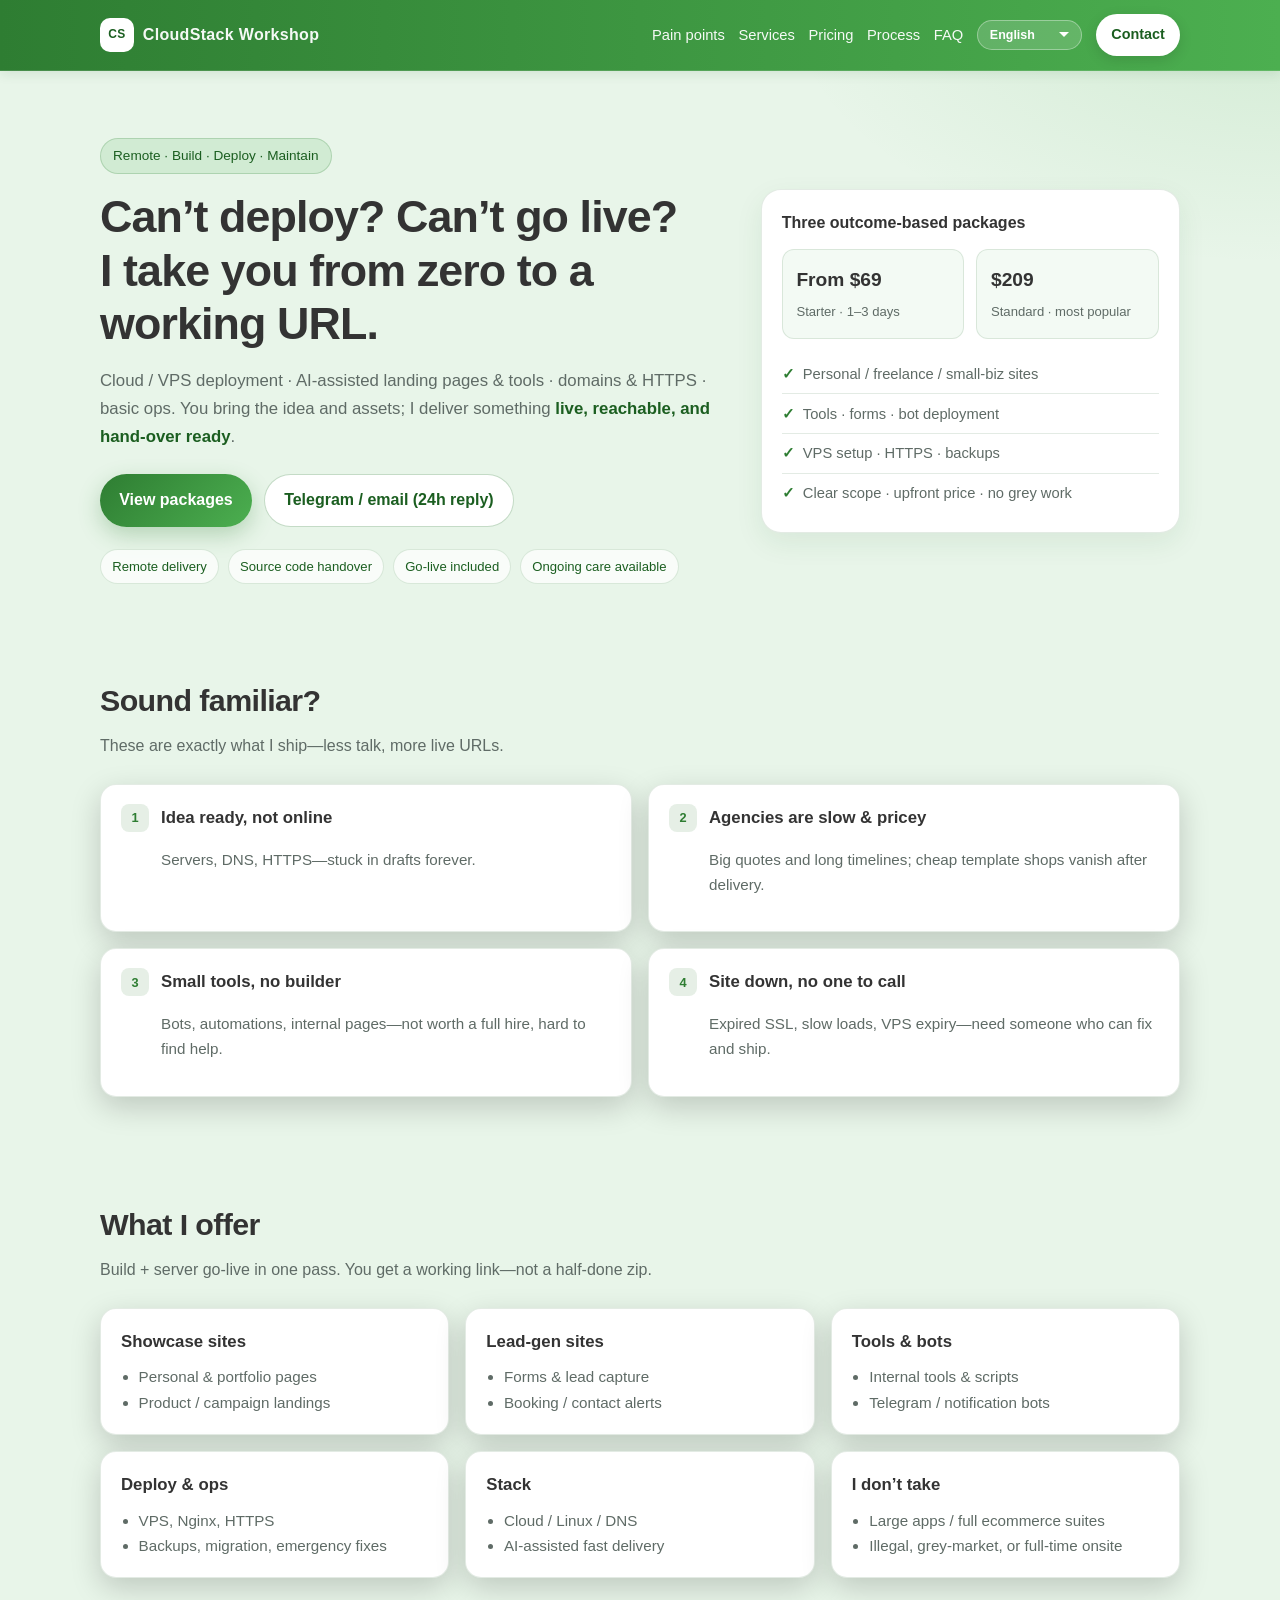
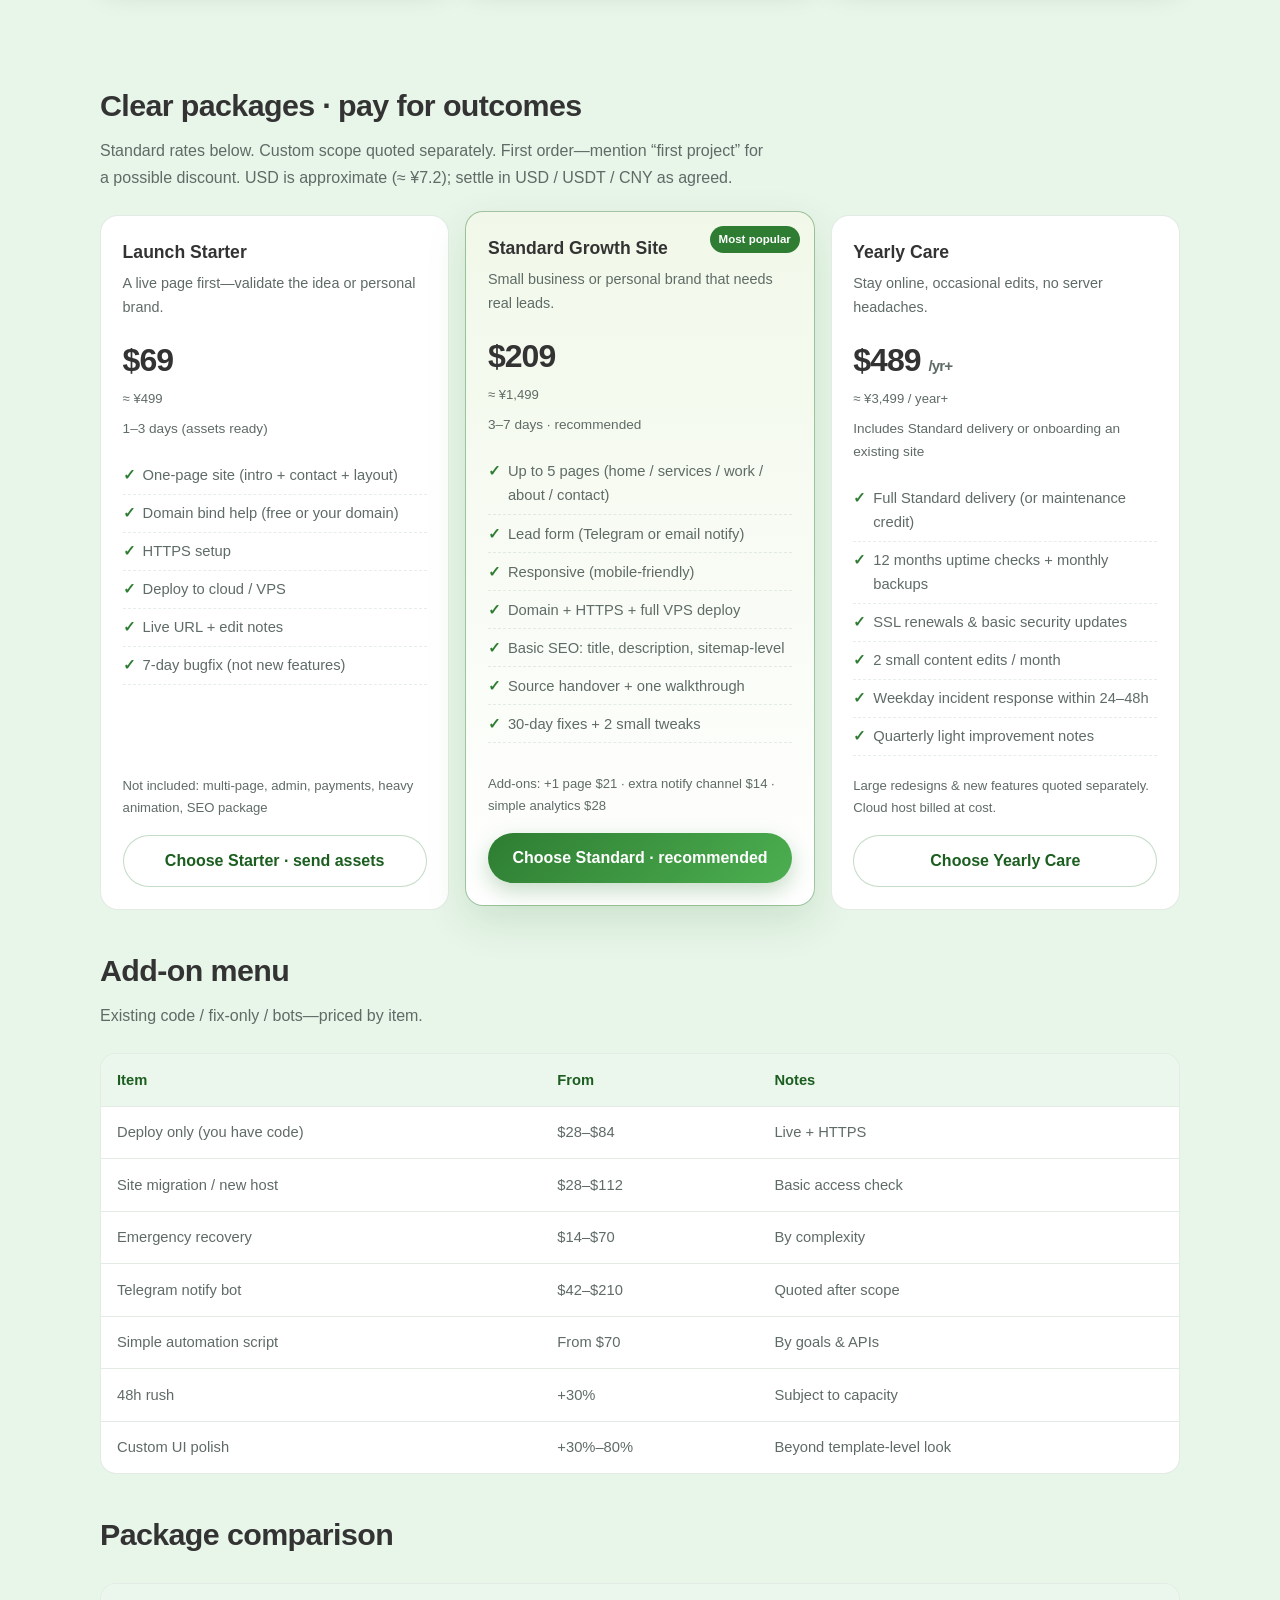
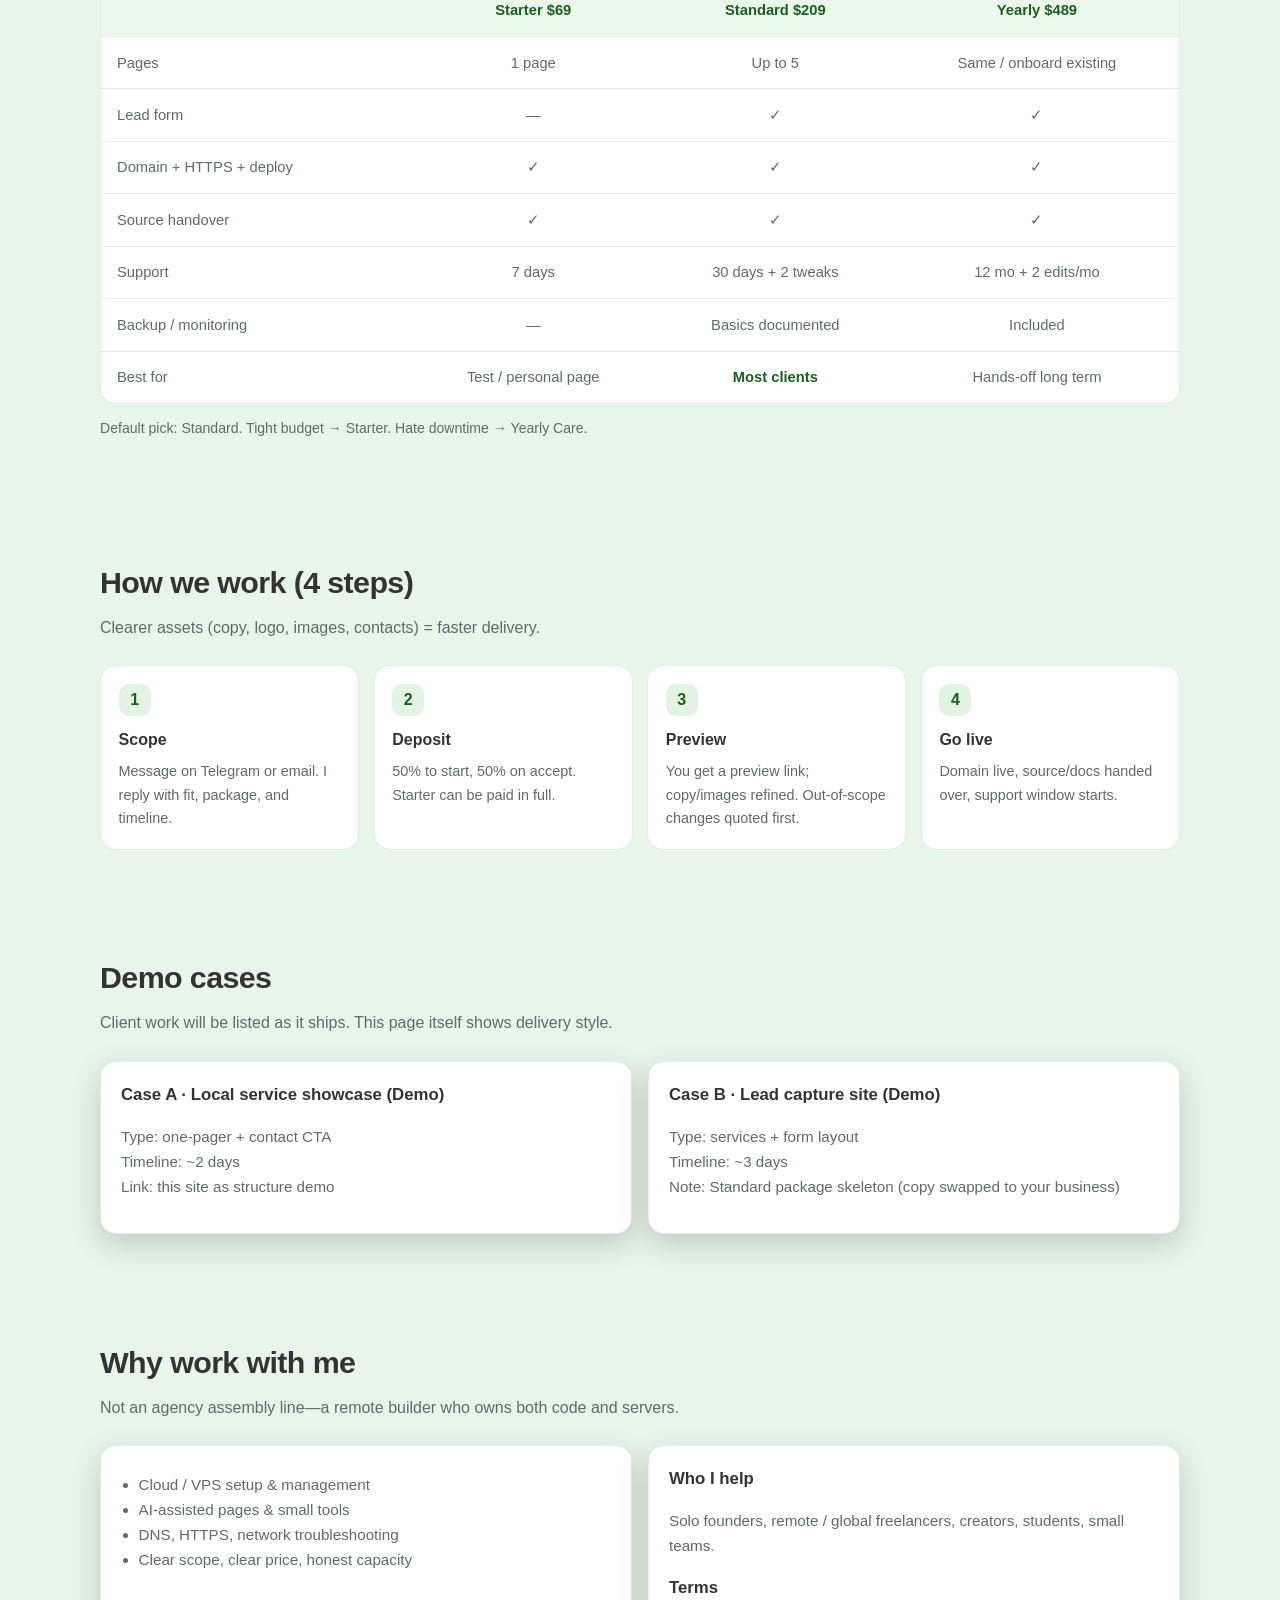
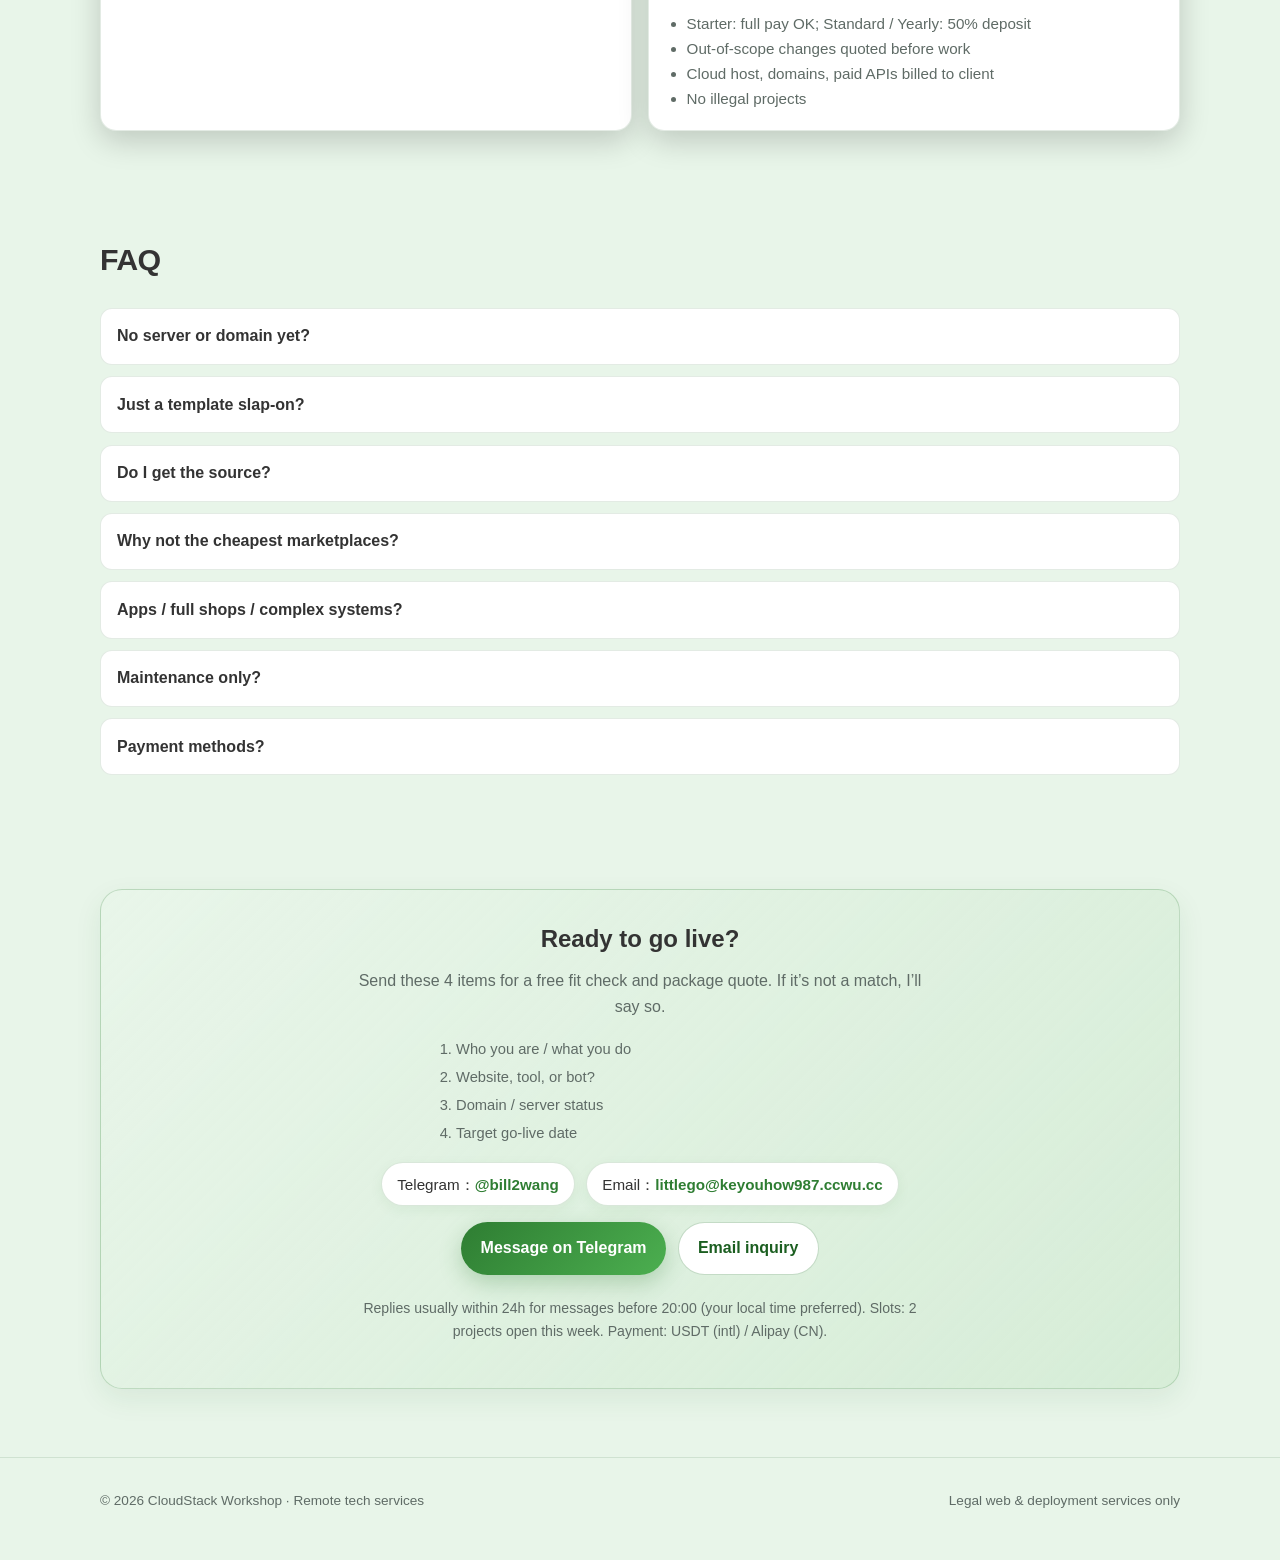
==== commit f0b248d5: "style: light green comfort background like huggspace" ====
--- a/index.html
+++ b/index.html
@@ -8,18 +8,22 @@
   <title>CloudStack Workshop · Websites & Deployment</title>
   <style>
     :root {
-      --bg: #0b1220;
-      --bg-soft: #121a2b;
-      --card: #162033;
-      --line: rgba(255, 255, 255, 0.08);
-      --text: #e8eefc;
-      --muted: #9aa8c7;
-      --brand: #5b8cff;
-      --brand-2: #37d6c5;
-      --accent: #f5c542;
-      --ok: #3dd68c;
+      /* Light comfort palette inspired by huggspace.keyouhow987.ccwu.cc (--light #e8f5e9) */
+      --bg: #e8f5e9;
+      --bg-soft: #f3faf4;
+      --card: #ffffff;
+      --line: rgba(27, 94, 32, 0.12);
+      --text: #333333;
+      --muted: #5f6b66;
+      --brand: #2e7d32;
+      --brand-2: #4caf50;
+      --brand-soft: #8bc34a;
+      --brand-dark: #1b5e20;
+      --accent: #f9a825;
+      --ok: #2e7d32;
+      --nav: linear-gradient(90deg, #2e7d32, #4caf50);
       --radius: 16px;
-      --shadow: 0 18px 50px rgba(0, 0, 0, 0.35);
+      --shadow: 0 10px 28px rgba(27, 94, 32, 0.08);
       --max: 1080px;
     }
 
@@ -30,12 +34,13 @@
       font-family: -apple-system, BlinkMacSystemFont, "Segoe UI", "PingFang SC", "Hiragino Sans GB",
         "Microsoft YaHei", sans-serif;
       background:
-        radial-gradient(1200px 600px at 10% -10%, rgba(91, 140, 255, 0.22), transparent 60%),
-        radial-gradient(900px 500px at 100% 0%, rgba(55, 214, 197, 0.12), transparent 55%),
+        radial-gradient(1000px 520px at 8% -8%, rgba(139, 195, 74, 0.28), transparent 58%),
+        radial-gradient(900px 480px at 100% 0%, rgba(76, 175, 80, 0.14), transparent 55%),
         var(--bg);
       color: var(--text);
       line-height: 1.65;
     }
+    .emph { color: var(--brand-dark); font-weight: 800; }
 
     a { color: inherit; text-decoration: none; }
 
@@ -48,9 +53,17 @@
       position: sticky;
       top: 0;
       z-index: 50;
-      backdrop-filter: blur(14px);
-      background: rgba(11, 18, 32, 0.75);
-      border-bottom: 1px solid var(--line);
+      background: var(--nav);
+      border-bottom: 1px solid rgba(255, 255, 255, 0.12);
+      box-shadow: 0 2px 12px rgba(27, 94, 32, 0.12);
+    }
+    .nav .logo,
+    .nav .nav-links a:not(.btn) {
+      color: rgba(255, 255, 255, 0.95);
+    }
+    .nav .nav-links a:not(.btn):hover {
+      color: #fff;
+      opacity: 0.95;
     }
     .nav-inner {
       display: flex;
@@ -70,30 +83,29 @@
       width: 34px;
       height: 34px;
       border-radius: 10px;
-      background: linear-gradient(135deg, var(--brand), var(--brand-2));
+      background: #fff;
       display: grid;
       place-items: center;
       font-size: 0.75rem;
       font-weight: 900;
-      color: #061018;
+      color: var(--brand-dark);
     }
     .nav-links {
       display: flex;
       gap: 0.85rem;
       flex-wrap: wrap;
       align-items: center;
-      color: var(--muted);
+      color: rgba(255, 255, 255, 0.92);
       font-size: 0.92rem;
     }
-    .nav-links a:hover { color: var(--text); }
 
     .lang-select {
       appearance: none;
       -webkit-appearance: none;
-      border: 1px solid var(--line);
+      border: 1px solid rgba(255, 255, 255, 0.35);
       border-radius: 999px;
-      background: rgba(255,255,255,0.06) url("data:image/svg+xml,%3Csvg xmlns='http://www.w3.org/2000/svg' width='12' height='8' viewBox='0 0 12 8'%3E%3Cpath fill='%239aa8c7' d='M1 1l5 5 5-5'/%3E%3C/svg%3E") no-repeat right 0.7rem center;
-      color: var(--text);
+      background: rgba(255,255,255,0.16) url("data:image/svg+xml,%3Csvg xmlns='http://www.w3.org/2000/svg' width='12' height='8' viewBox='0 0 12 8'%3E%3Cpath fill='%23ffffff' d='M1 1l5 5 5-5'/%3E%3C/svg%3E") no-repeat right 0.7rem center;
+      color: #fff;
       font-weight: 700;
       font-size: 0.78rem;
       padding: 0.45rem 1.85rem 0.45rem 0.75rem;
@@ -101,8 +113,9 @@
       font-family: inherit;
       max-width: 9.5rem;
     }
+    .lang-select option { color: #333; background: #fff; }
     .lang-select:focus {
-      outline: 1px solid rgba(91, 140, 255, 0.55);
+      outline: 1px solid rgba(255, 255, 255, 0.65);
     }
     html[dir="rtl"] .lang-select {
       background-position: left 0.7rem center;
@@ -127,14 +140,24 @@
     }
     .btn:hover { transform: translateY(-1px); }
     .btn-primary {
-      background: linear-gradient(135deg, var(--brand), #7aa4ff);
-      color: #07101f;
-      box-shadow: 0 10px 30px rgba(91, 140, 255, 0.28);
+      background: linear-gradient(135deg, var(--brand), var(--brand-2));
+      color: #fff;
+      box-shadow: 0 8px 22px rgba(46, 125, 50, 0.28);
+    }
+    .nav .btn-primary {
+      background: #fff;
+      color: var(--brand-dark);
+      box-shadow: 0 4px 14px rgba(0, 0, 0, 0.12);
     }
     .btn-ghost {
-      background: rgba(255, 255, 255, 0.06);
-      color: var(--text);
-      border: 1px solid var(--line);
+      background: #fff;
+      color: var(--brand-dark);
+      border: 1px solid rgba(46, 125, 50, 0.28);
+    }
+    .nav .btn-ghost {
+      background: rgba(255, 255, 255, 0.14);
+      color: #fff;
+      border-color: rgba(255, 255, 255, 0.35);
     }
     .btn-sm { padding: 0.55rem 0.95rem; font-size: 0.9rem; }
     .btn-block { width: 100%; }
@@ -152,10 +175,10 @@
       gap: 0.45rem;
       padding: 0.35rem 0.75rem;
       border-radius: 999px;
-      background: rgba(91, 140, 255, 0.12);
-      color: #b9ccff;
+      background: rgba(76, 175, 80, 0.14);
+      color: var(--brand-dark);
       font-size: 0.85rem;
-      border: 1px solid rgba(91, 140, 255, 0.25);
+      border: 1px solid rgba(46, 125, 50, 0.22);
       margin-bottom: 1rem;
     }
     h1 {
@@ -183,14 +206,14 @@
     }
     .chip {
       font-size: 0.82rem;
-      color: var(--muted);
-      background: rgba(255, 255, 255, 0.04);
-      border: 1px solid var(--line);
+      color: var(--brand-dark);
+      background: rgba(255, 255, 255, 0.72);
+      border: 1px solid rgba(46, 125, 50, 0.16);
       border-radius: 999px;
       padding: 0.35rem 0.7rem;
     }
     .hero-card {
-      background: linear-gradient(180deg, rgba(255,255,255,0.04), rgba(255,255,255,0.02));
+      background: var(--card);
       border: 1px solid var(--line);
       border-radius: calc(var(--radius) + 4px);
       padding: 1.25rem;
@@ -278,8 +301,8 @@
       border-radius: 8px;
       display: grid;
       place-items: center;
-      background: rgba(255, 123, 123, 0.12);
-      color: #ffb4b4;
+      background: rgba(46, 125, 50, 0.12);
+      color: var(--brand);
       font-size: 0.8rem;
       font-weight: 800;
     }
@@ -301,10 +324,10 @@
       min-height: 100%;
     }
     .price-card.featured {
-      border-color: rgba(91, 140, 255, 0.55);
-      background: linear-gradient(180deg, rgba(91, 140, 255, 0.12), rgba(22, 32, 51, 0.95));
+      border-color: rgba(46, 125, 50, 0.45);
+      background: linear-gradient(180deg, #f1f8e9, #ffffff);
       transform: translateY(-4px);
-      box-shadow: 0 20px 50px rgba(91, 140, 255, 0.15);
+      box-shadow: 0 16px 40px rgba(46, 125, 50, 0.14);
     }
     .badge {
       position: absolute;
@@ -312,8 +335,8 @@
       right: 14px;
       font-size: 0.72rem;
       font-weight: 800;
-      color: #07101f;
-      background: var(--accent);
+      color: #fff;
+      background: var(--brand);
       border-radius: 999px;
       padding: 0.25rem 0.55rem;
     }
@@ -356,7 +379,7 @@
       padding: 0.4rem 0 0.4rem 1.25rem;
       color: var(--muted);
       font-size: 0.92rem;
-      border-bottom: 1px dashed rgba(255,255,255,0.06);
+      border-bottom: 1px dashed rgba(27, 94, 32, 0.1);
     }
     .price-card li::before {
       content: "✓";
@@ -366,7 +389,7 @@
       font-weight: 800;
     }
     .price-card .exclude {
-      color: #9aa8c7;
+      color: var(--muted);
       font-size: 0.82rem;
       margin: 0 0 1rem;
     }
@@ -388,7 +411,7 @@
       border-bottom: 1px solid var(--line);
       text-align: left;
     }
-    th { color: var(--text); background: rgba(255,255,255,0.03); }
+    th { color: var(--brand-dark); background: rgba(232, 245, 233, 0.85); }
     td { color: var(--muted); }
     tr:last-child td { border-bottom: 0; }
     .center { text-align: center; }
@@ -411,8 +434,8 @@
       display: grid;
       place-items: center;
       font-weight: 900;
-      background: rgba(55, 214, 197, 0.14);
-      color: #8ff0e4;
+      background: rgba(76, 175, 80, 0.16);
+      color: var(--brand-dark);
       margin-bottom: 0.7rem;
     }
     .step h3 { margin: 0 0 0.4rem; font-size: 1rem; }
@@ -438,11 +461,12 @@
     }
 
     .cta {
-      background: linear-gradient(135deg, rgba(91, 140, 255, 0.18), rgba(55, 214, 197, 0.1));
-      border: 1px solid rgba(91, 140, 255, 0.28);
+      background: linear-gradient(135deg, rgba(232, 245, 233, 0.95), rgba(200, 230, 201, 0.55));
+      border: 1px solid rgba(46, 125, 50, 0.22);
       border-radius: calc(var(--radius) + 6px);
       padding: 1.8rem 1.4rem;
       text-align: center;
+      box-shadow: var(--shadow);
     }
     .cta h2 { margin: 0 0 0.6rem; }
     .cta p { margin: 0 auto 1rem; color: var(--muted); max-width: 36rem; }
@@ -454,13 +478,14 @@
       margin: 1rem 0 0.5rem;
     }
     .contact-pill {
-      background: rgba(0,0,0,0.25);
-      border: 1px solid var(--line);
+      background: #fff;
+      border: 1px solid rgba(46, 125, 50, 0.18);
       border-radius: 999px;
       padding: 0.55rem 0.95rem;
       font-size: 0.95rem;
-    }
-    .contact-pill strong { color: var(--brand-2); }
+      box-shadow: 0 4px 14px rgba(27, 94, 32, 0.06);
+    }
+    .contact-pill strong { color: var(--brand); }
     .contact-pill a { color: inherit; text-decoration: none; }
     .checklist {
       text-align: left;
@@ -532,7 +557,7 @@
           <h1 data-i18n-html="hero_h1">Can’t deploy? Can’t go live?<br />I take you from zero to a working URL.</h1>
           <p class="lead" data-i18n-html="hero_lead">
             Cloud / VPS deployment · AI-assisted landing pages &amp; tools · domains &amp; HTTPS · basic ops.
-            You bring the idea and assets; I deliver something <strong style="color:#fff">live, reachable, and hand-over ready</strong>.
+            You bring the idea and assets; I deliver something <strong class="emph">live, reachable, and hand-over ready</strong>.
           </p>
           <div class="hero-actions">
             <a class="btn btn-primary" href="#pricing" data-i18n="hero_btn_pricing">View packages</a>
@@ -831,7 +856,7 @@
               <tr>
                 <td data-i18n="cmp_r7">Best for</td>
                 <td class="center" data-i18n="cmp_r7a">Test / personal page</td>
-                <td class="center"><strong style="color:#fff" data-i18n="cmp_r7b">Most clients</strong></td>
+                <td class="center"><strong class="emph" data-i18n="cmp_r7b">Most clients</strong></td>
                 <td class="center" data-i18n="cmp_r7c">Hands-off long term</td>
               </tr>
             </tbody>
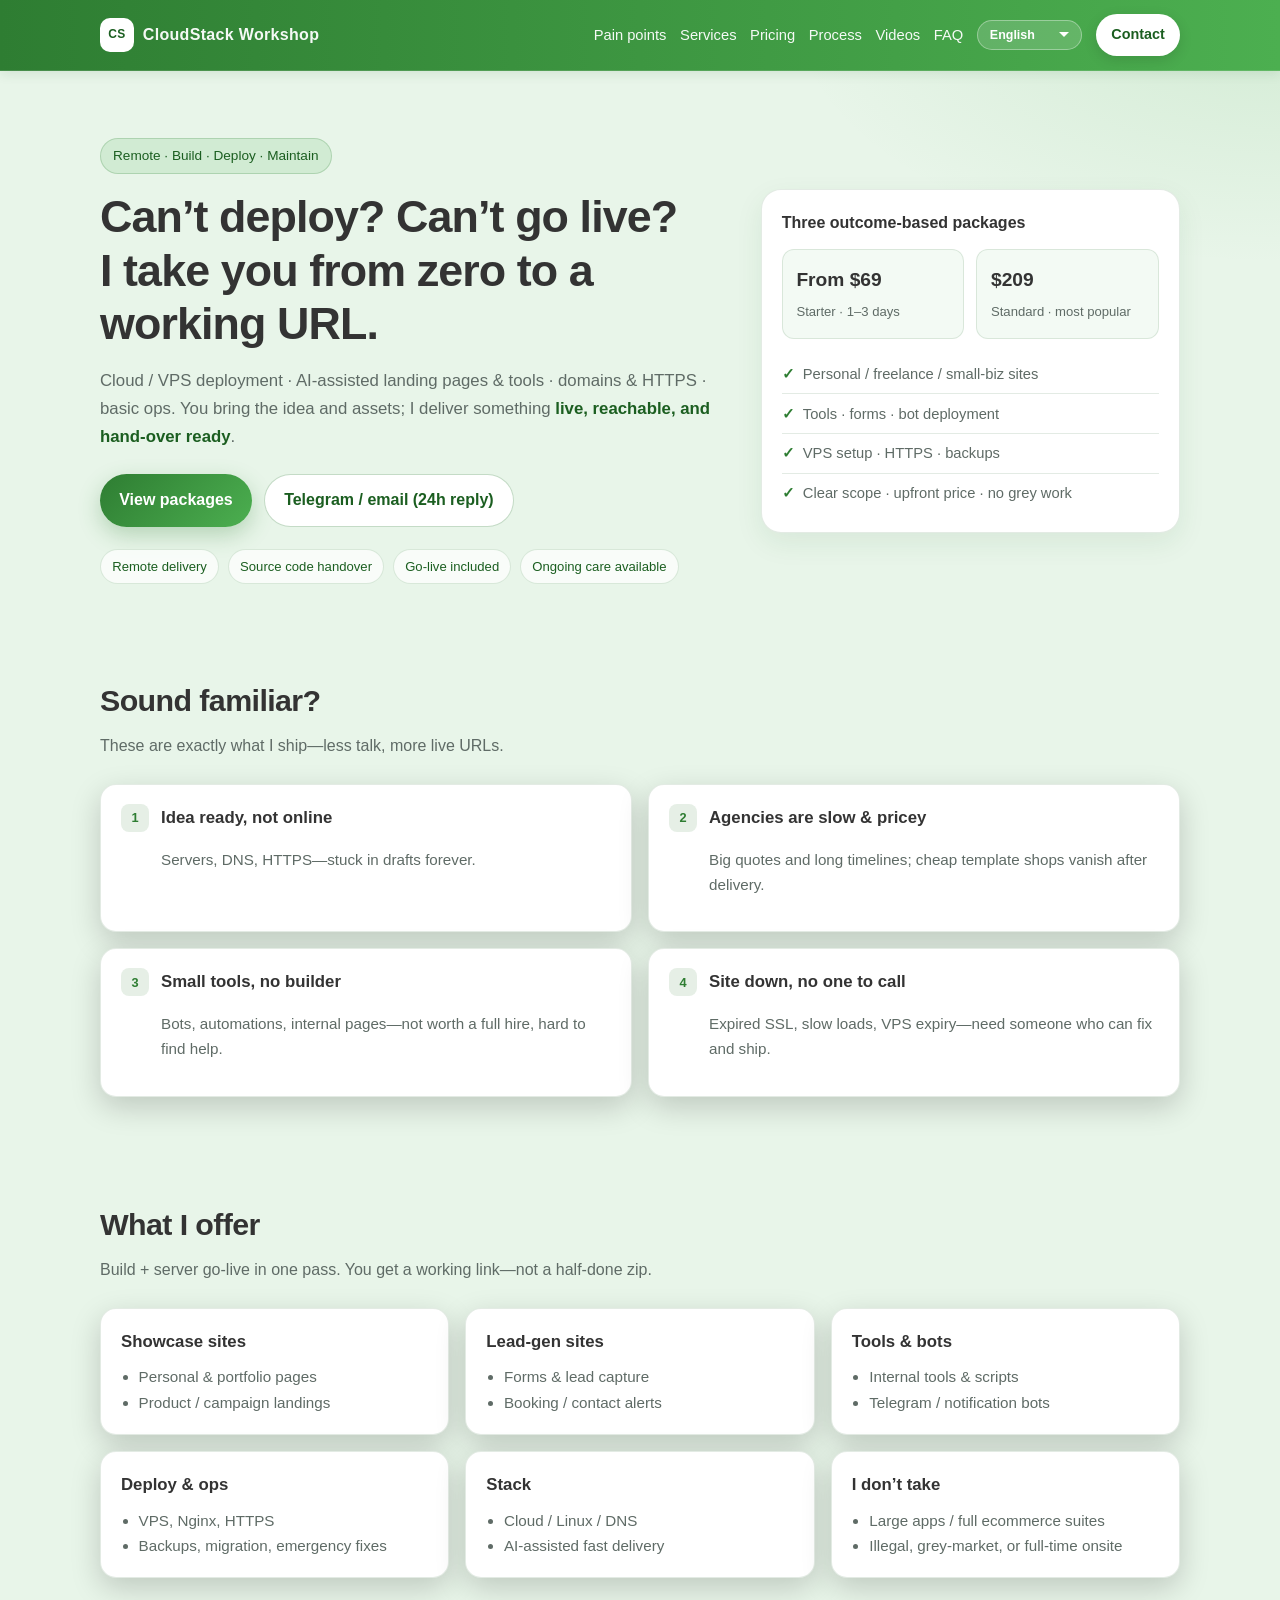
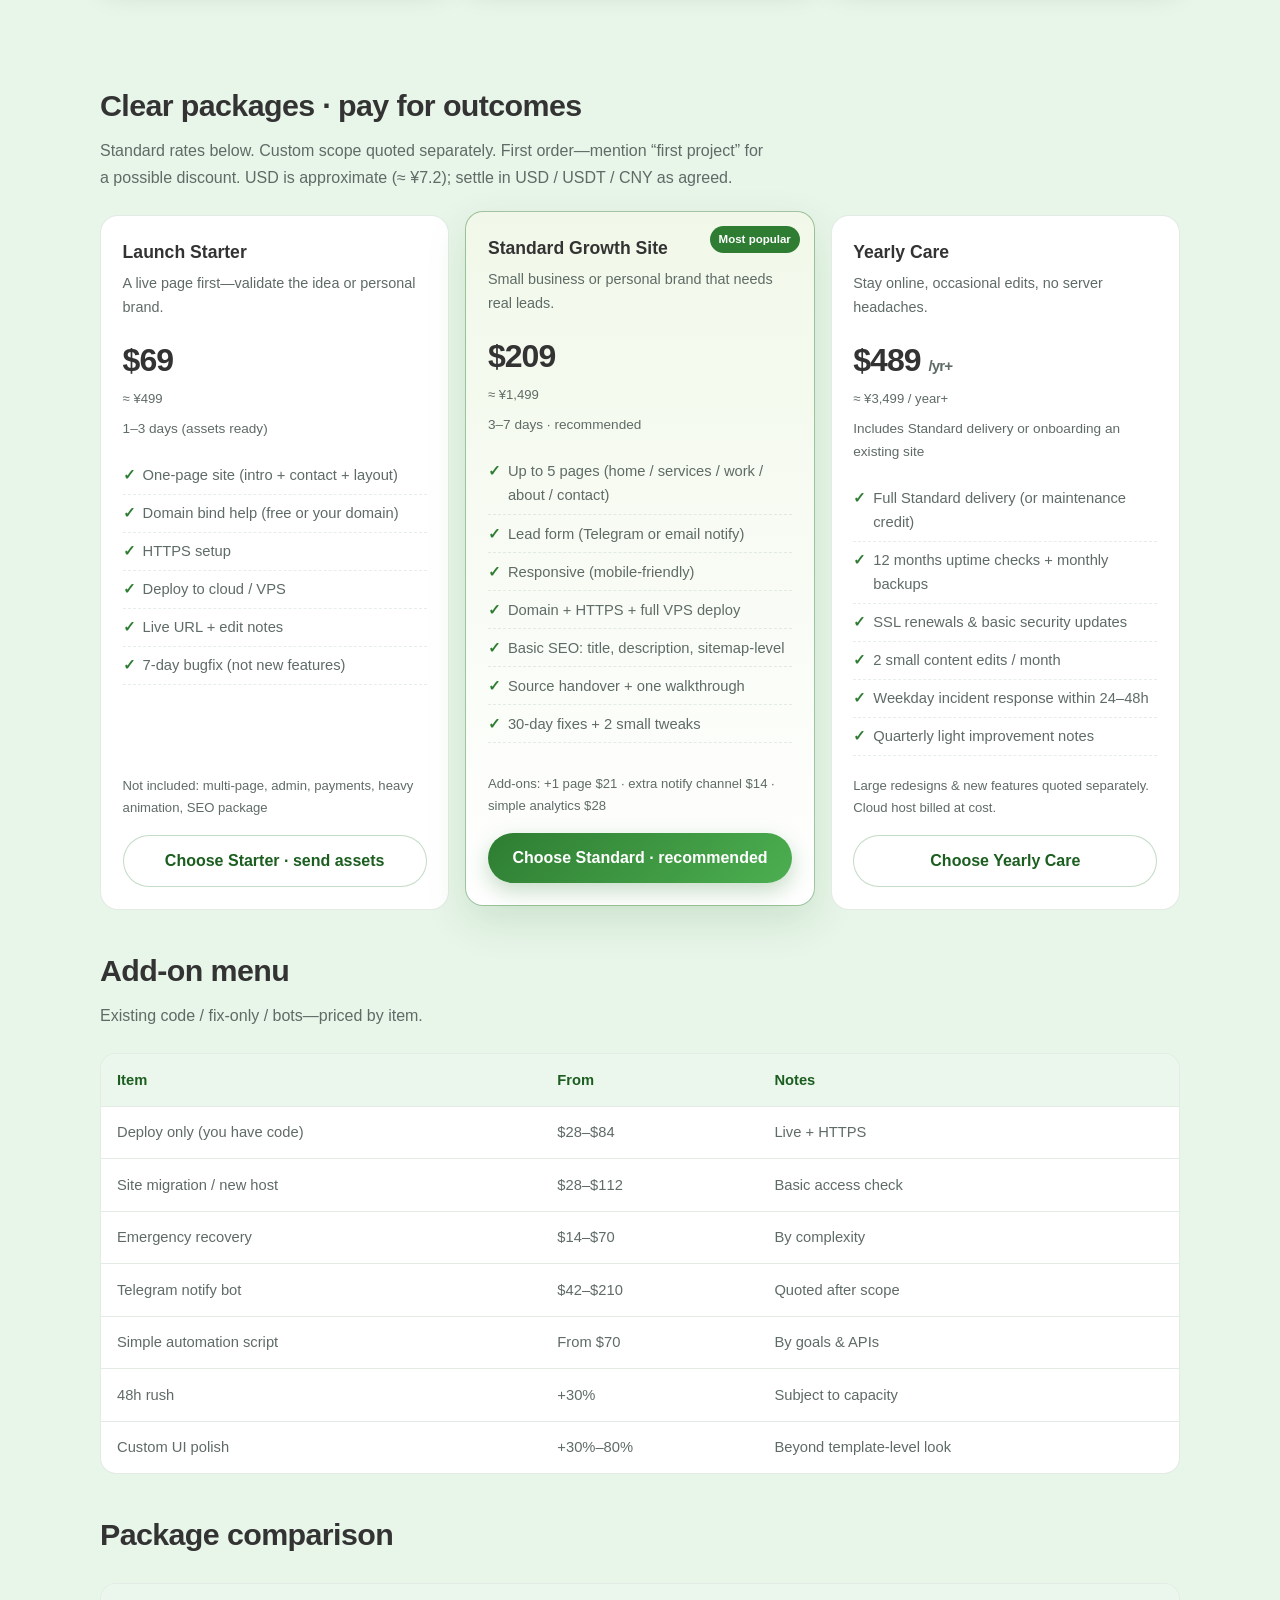
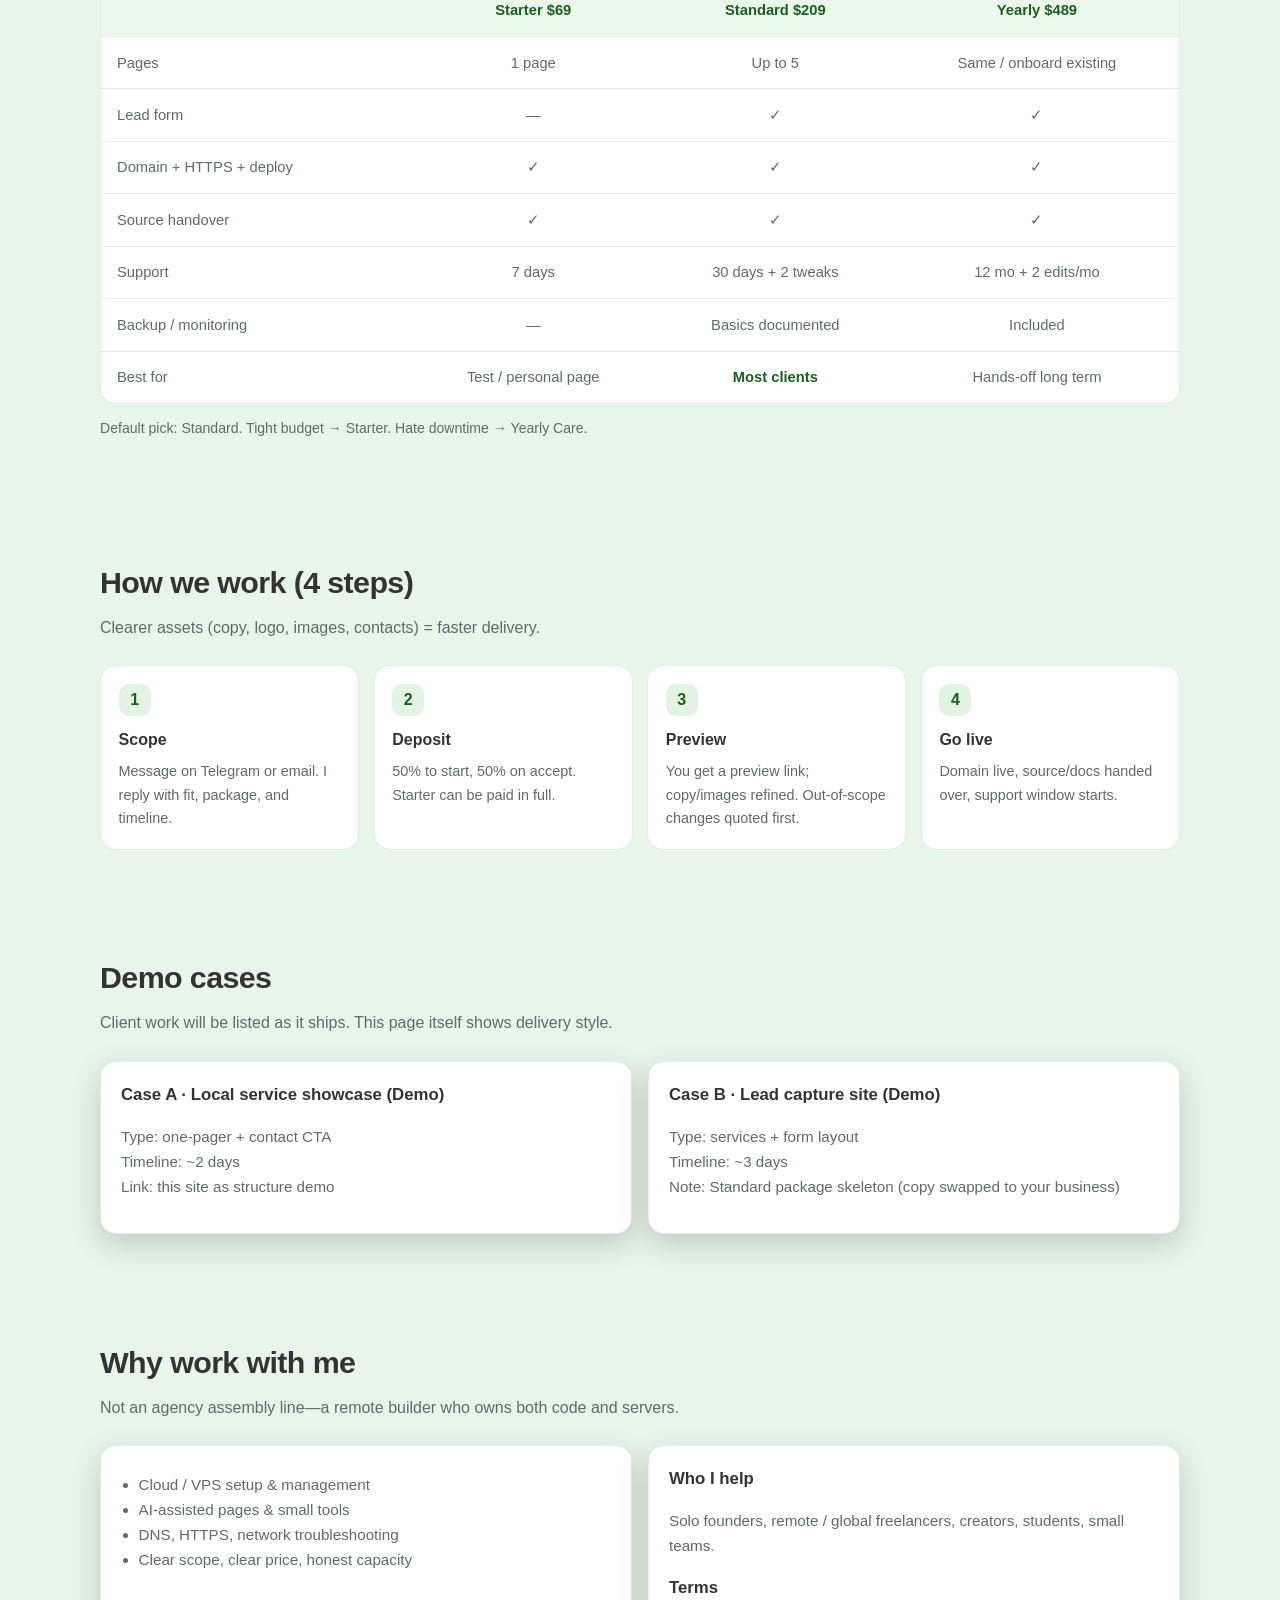
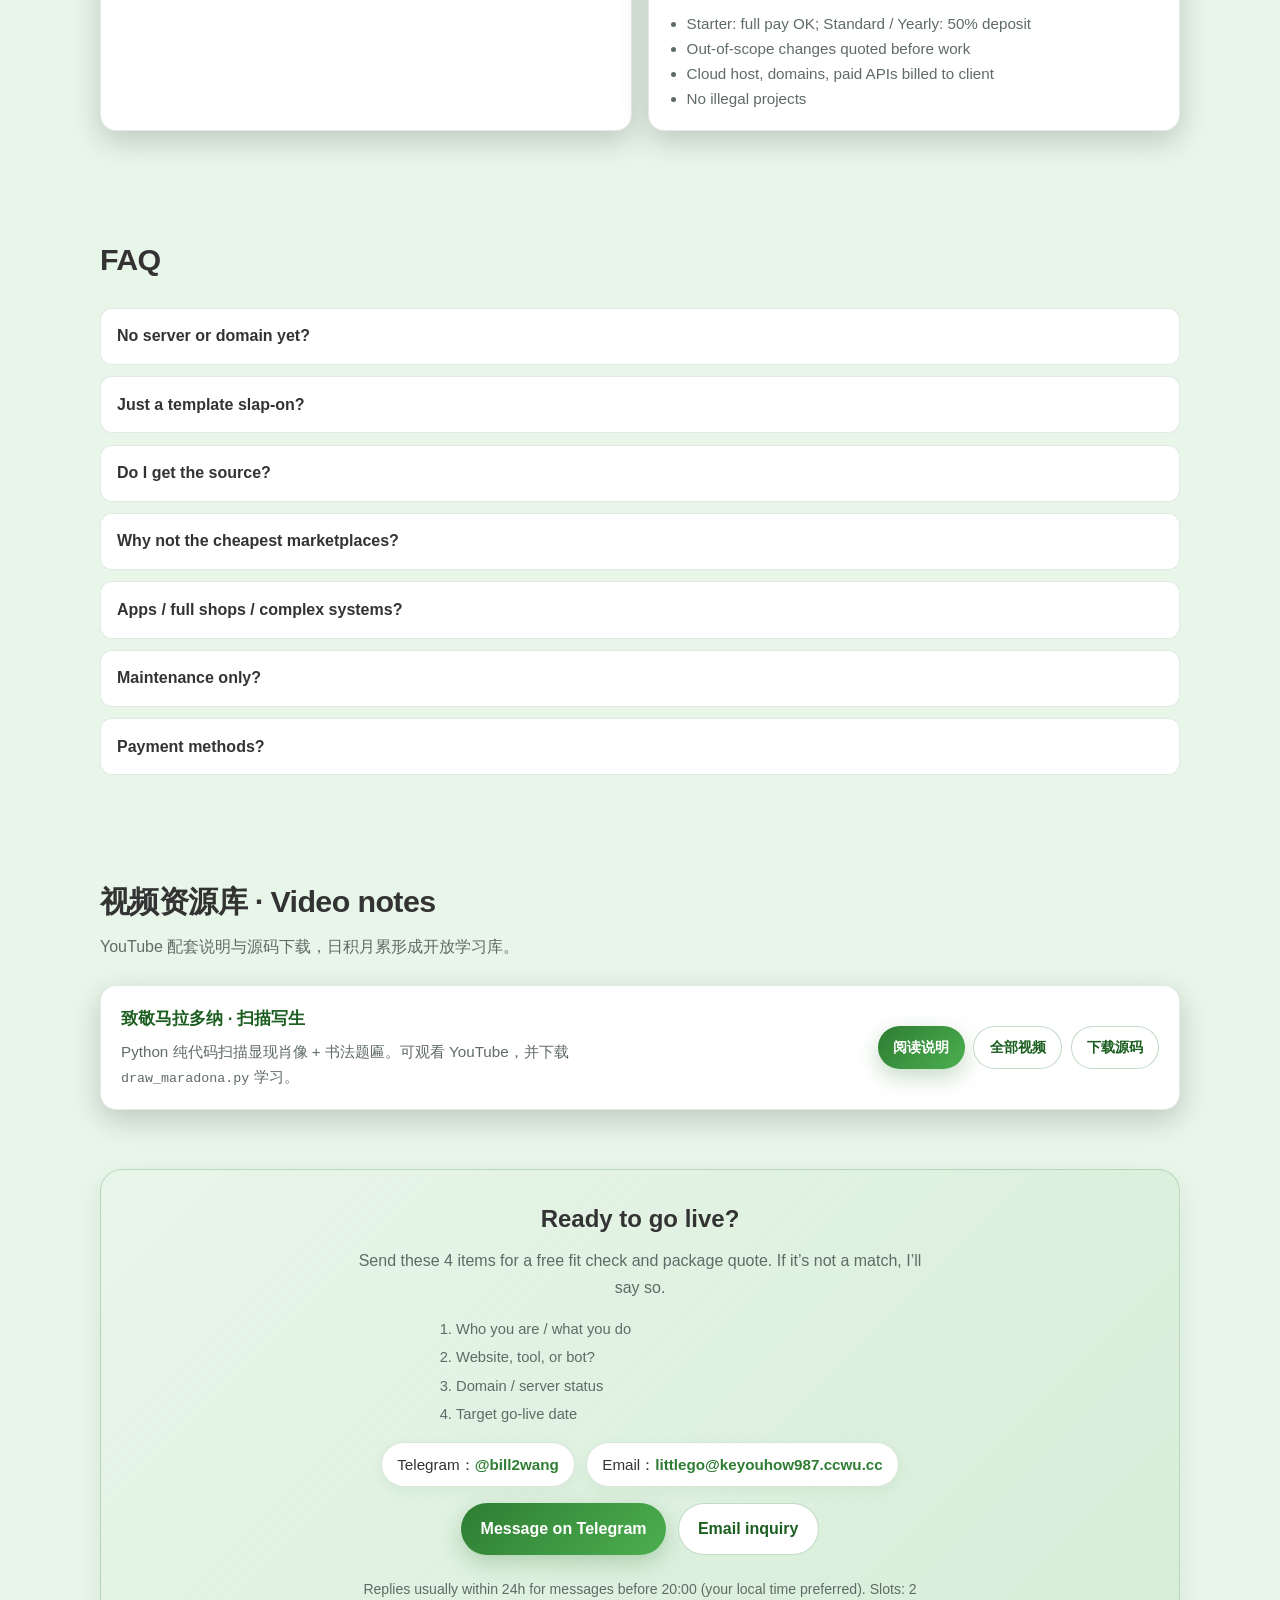
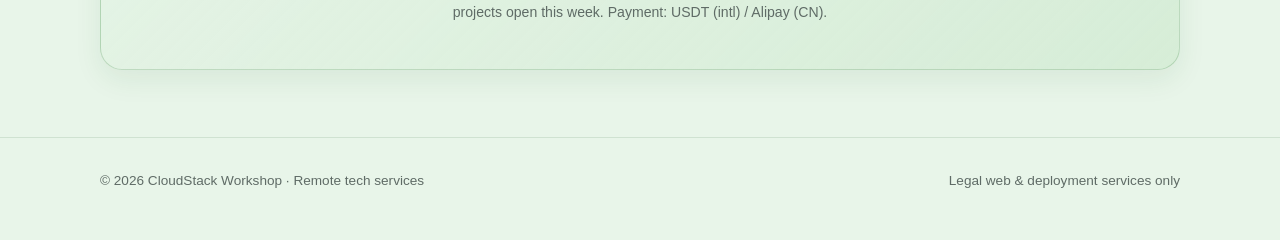
==== commit 5d99ba33: "feat: video notes library + Maradona scan portrait page and source download" ====
--- a/index.html
+++ b/index.html
@@ -541,6 +541,7 @@
         <a class="hide-sm" href="#services" data-i18n="nav_services">Services</a>
         <a href="#pricing" data-i18n="nav_pricing">Pricing</a>
         <a class="hide-sm" href="#process" data-i18n="nav_process">Process</a>
+        <a href="videos/">Videos</a>
         <a class="hide-sm" href="#faq">FAQ</a>
         <label class="sr-only" for="lang-select" style="position:absolute;width:1px;height:1px;overflow:hidden;clip:rect(0,0,0,0)">Language</label>
         <select id="lang-select" class="lang-select" aria-label="Language"></select>
@@ -982,6 +983,29 @@
       </div>
     </section>
 
+    <section id="videos-lib" style="padding:2.4rem 0 0.5rem">
+      <div class="wrap">
+        <div class="section-head">
+          <h2>视频资源库 · Video notes</h2>
+          <p>YouTube 配套说明与源码下载，日积月累形成开放学习库。</p>
+        </div>
+        <div class="card" style="display:flex;flex-wrap:wrap;gap:1rem;align-items:center;justify-content:space-between">
+          <div style="max-width:36rem">
+            <h3 style="margin:0 0 0.4rem;color:var(--brand-dark)">致敬马拉多纳 · 扫描写生</h3>
+            <p style="margin:0;color:var(--muted);font-size:0.95rem">
+              Python 纯代码扫描显现肖像 + 书法题匾。可观看 YouTube，并下载
+              <code style="font-size:0.88em">draw_maradona.py</code> 学习。
+            </p>
+          </div>
+          <div style="display:flex;flex-wrap:wrap;gap:0.55rem">
+            <a class="btn btn-primary btn-sm" href="videos/maradona-scan-portrait.html">阅读说明</a>
+            <a class="btn btn-ghost btn-sm" href="videos/">全部视频</a>
+            <a class="btn btn-ghost btn-sm" href="downloads/draw_maradona.py" download>下载源码</a>
+          </div>
+        </div>
+      </div>
+    </section>
+
     <section id="contact">
       <div class="wrap">
         <div class="cta">
